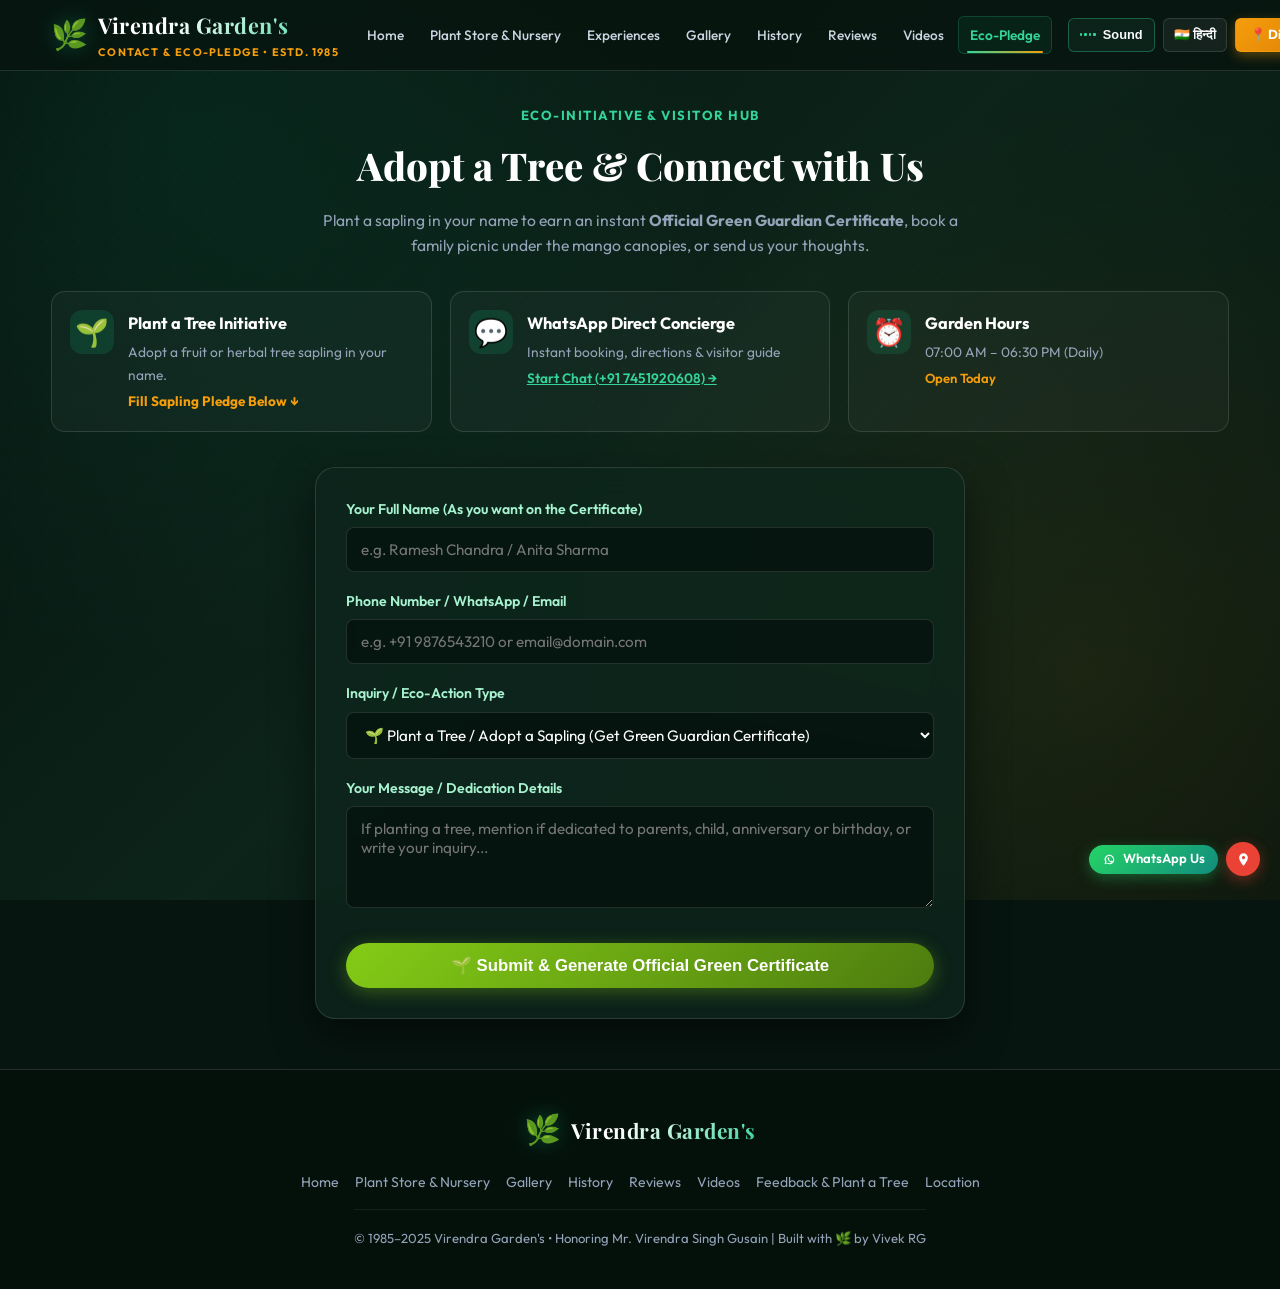
==== feedback.html @ e040de5b "Initial commit: Virendra Garden Botanical Sanctuary & Plant Store website" ====
<!DOCTYPE html>
<html lang="en">
<head>
  <meta charset="UTF-8">
  <meta name="viewport" content="width=device-width, initial-scale=1.0">
  <title>Contact & Eco-Pledge | Virendra Garden's (Estd. 1985)</title>
  <meta name="description" content="Adopt a tree for nature, download your Green Guardian Certificate, plan a family picnic or contact Virendra Garden's in Uttarakhand.">
  <link rel="stylesheet" href="css/style.css">
</head>
<body>

  <!-- Top Sticky Navigation -->
  <header class="site-header">
    <div class="container nav-wrapper">
      <!-- Left: Brand Logo -->
      <a href="index.html" class="brand-logo">
        <span class="logo-icon">🌿</span>
        <div class="brand-text">
          <span class="brand-title">Virendra Garden's</span>
          <span class="brand-tagline">Contact & Eco-Pledge • Estd. 1985</span>
        </div>
      </a>

      <!-- Middle: Navigation Links -->
      <ul class="nav-links">
        <li><a href="index.html" class="nav-link">Home</a></li>
        <li><a href="store.html" class="nav-link">Plant Store & Nursery</a></li>
        <li><a href="index.html#experiencesSection" class="nav-link">Experiences</a></li>
        <li><a href="gallery.html" class="nav-link">Gallery</a></li>
        <li><a href="history.html" class="nav-link">History</a></li>
        <li><a href="reviews.html" class="nav-link">Reviews</a></li>
        <li><a href="videos.html" class="nav-link">Videos</a></li>
        <li><a href="feedback.html" class="nav-link active">Eco-Pledge</a></li>
      </ul>

      <!-- Right: Action Controls -->
      <div class="nav-actions">
        <button class="audio-control-pill" title="Listen to Mountain Breeze & Himalayan Birdsong" aria-label="Toggle Nature Sound">
          <span class="soundwave-bars">
            <span class="soundwave-bar"></span>
            <span class="soundwave-bar"></span>
            <span class="soundwave-bar"></span>
            <span class="soundwave-bar"></span>
          </span>
          <span class="audio-label">Sound</span>
        </button>

        <button class="lang-switch-btn" aria-label="Toggle Language">🇮🇳 हिन्दी</button>
        
        <a href="https://maps.app.goo.gl/ZvK2q6JAgAgWsp1eA" target="_blank" rel="noopener noreferrer" class="nav-btn-highlight">
          📍 Directions
        </a>

        <button class="mobile-menu-btn" aria-label="Toggle navigation">☰</button>
      </div>
    </div>
  </header>

  <main class="container" style="padding-top: 30px;">
    <div class="section-header">
      <span class="section-badge">Eco-Initiative & Visitor Hub</span>
      <h1 class="section-title">Adopt a Tree & Connect with Us</h1>
      <p class="section-description">
        Plant a sapling in your name to earn an instant <b>Official Green Guardian Certificate</b>, book a family picnic under the mango canopies, or send us your thoughts.
      </p>
    </div>

    <!-- Quick Action Cards Grid -->
    <div class="info-grid" style="margin-bottom: 35px;">
      <div class="info-item">
        <div class="info-icon">🌱</div>
        <div class="info-text">
          <h4>Plant a Tree Initiative</h4>
          <p>Adopt a fruit or herbal tree sapling in your name.</p>
          <a href="#feedbackForm" style="color:var(--accent-gold); font-size:0.85rem; font-weight:700;">Fill Sapling Pledge Below ↓</a>
        </div>
      </div>

      <div class="info-item">
        <div class="info-icon">💬</div>
        <div class="info-text">
          <h4>WhatsApp Direct Concierge</h4>
          <p>Instant booking, directions & visitor guide</p>
          <a href="https://wa.me/917451920608?text=Hello!%20I%20want%20to%20know%20more%20about%20visiting/planting%20a%20tree%20at%20Virendra%20Garden." target="_blank" rel="noopener noreferrer" style="color:var(--primary-light); font-size:0.85rem; font-weight:600; text-decoration:underline;">Start Chat (+91 7451920608) →</a>
        </div>
      </div>

      <div class="info-item">
        <div class="info-icon">⏰</div>
        <div class="info-text">
          <h4>Garden Hours</h4>
          <p>07:00 AM – 06:30 PM (Daily)</p>
          <span style="color:var(--accent-gold); font-size:0.82rem; font-weight:600;">Open Today</span>
        </div>
      </div>
    </div>

    <!-- Feedback & Tree Adoption Form -->
    <div class="form-box">
      <form id="feedbackForm">
        <div class="form-group">
          <label for="feedbackName" class="form-label">Your Full Name (As you want on the Certificate)</label>
          <input type="text" id="feedbackName" class="form-control" placeholder="e.g. Ramesh Chandra / Anita Sharma" required>
        </div>

        <div class="form-group">
          <label for="feedbackContact" class="form-label">Phone Number / WhatsApp / Email</label>
          <input type="text" id="feedbackContact" class="form-control" placeholder="e.g. +91 9876543210 or email@domain.com" required>
        </div>

        <div class="form-group">
          <label for="feedbackType" class="form-label">Inquiry / Eco-Action Type</label>
          <select id="feedbackType" class="form-control">
            <option value="Plant a Tree / Adopt a Sapling">🌱 Plant a Tree / Adopt a Sapling (Get Green Guardian Certificate)</option>
            <option value="Family Picnic / Group Visit">🧺 Family Picnic / Group Visit Booking</option>
            <option value="Photography & Video Shoot">📸 Pre-Booking for Photoshoot / Video Vlog</option>
            <option value="Organic Fruits Inquiry">🥭 Organic Mangoes, Walnuts & Fruit Inquiries</option>
            <option value="General Feedback">🌸 General Visitor Feedback & Suggestions</option>
          </select>
        </div>

        <div class="form-group">
          <label for="feedbackMessage" class="form-label">Your Message / Dedication Details</label>
          <textarea id="feedbackMessage" class="form-control" rows="4" placeholder="If planting a tree, mention if dedicated to parents, child, anniversary or birthday, or write your inquiry..." required></textarea>
        </div>

        <button type="submit" class="btn btn-nature" style="width: 100%; margin-top: 10px; font-size: 1.05rem;">
          🌱 Submit & Generate Official Green Certificate
        </button>
      </form>
    </div>

  </main>

  <!-- Green Guardian Certificate Modal -->
  <div class="cert-modal">
    <div class="cert-modal-content">
      <button class="cert-close-btn" style="position: absolute; top: 14px; right: 18px; background: transparent; border: none; color: #fff; font-size: 1.5rem; cursor: pointer;">✕</button>
      <h3 style="font-family: var(--font-serif); font-size: 1.4rem; color: var(--accent-gold); margin-bottom: 4px;">🌿 Official Green Guardian Certificate</h3>
      <p style="color: var(--text-dim); font-size: 0.88rem;">Thank you for adopting a tree at Virendra Garden (Estd. 1985).</p>
      
      <canvas id="certCanvas" class="cert-canvas-preview"></canvas>

      <div class="cert-actions">
        <button id="downloadCertBtn" class="btn btn-gold">📥 Download High-Res PNG</button>
        <button id="shareCertBtn" class="btn btn-nature">💬 Share on WhatsApp</button>
      </div>
    </div>
  </div>

  <!-- Footer -->
  <footer class="site-footer">
    <div class="container footer-content">
      <div class="brand-logo">
        <span class="logo-icon">🌿</span>
        <span class="brand-title" style="font-size: 1.3rem;">Virendra Garden's</span>
      </div>
      <ul class="footer-links">
        <li><a href="index.html">Home</a></li>
        <li><a href="store.html">Plant Store & Nursery</a></li>
        <li><a href="gallery.html">Gallery</a></li>
        <li><a href="history.html">History</a></li>
        <li><a href="reviews.html">Reviews</a></li>
        <li><a href="videos.html">Videos</a></li>
        <li><a href="feedback.html">Feedback & Plant a Tree</a></li>
        <li><a href="https://maps.app.goo.gl/ZvK2q6JAgAgWsp1eA" target="_blank" rel="noopener noreferrer">Location</a></li>
      </ul>
      <div class="footer-bottom">
        © 1985–2025 Virendra Garden's • Honoring Mr. Virendra Singh Gusain | Built with 🌿 by Vivek RG
      </div>
    </div>
  </footer>

  <!-- Floating Quick Actions -->
  <div class="floating-actions-right">
    <a href="https://wa.me/917451920608?text=Hello!%20I%20would%20like%20to%20plant%20a%20tree%20or%20visit%20Virendra%20Garden." target="_blank" rel="noopener noreferrer" class="concierge-pill" title="Chat on WhatsApp (+91 7451920608)">
      <svg viewBox="0 0 24 24"><path d="M12.031 6.172c-3.181 0-5.767 2.586-5.768 5.766-.001 1.298.38 2.27 1.019 3.287l-.711 2.598 2.664-.699c.971.53 1.838.815 2.796.815 3.182 0 5.768-2.586 5.768-5.766 0-3.18-2.586-5.767-5.768-5.767zm7.653 5.766c-.002 4.221-3.435 7.653-7.653 7.653-1.309 0-2.588-.344-3.708-.996l-4.323 1.134 1.155-4.215c-.714-1.156-1.09-2.493-1.09-3.576.002-4.221 3.435-7.653 7.653-7.653 4.219 0 7.666 3.432 7.666 7.653zm-3.568 2.378c-.201-.1-.188-.1-.389-.201-.201-.1-.389-.201-.59-.302-.201-.1-.302-.1-.402.1-.1.201-.402.503-.503.603-.1.1-.201.1-.402 0-.201-.1-.854-.314-1.628-1.005-.603-.538-1.01-1.203-1.127-1.405-.117-.201-.012-.31.088-.41.09-.09.201-.234.302-.351.1-.117.134-.201.201-.335.067-.134.034-.251-.017-.351-.05-.1-.452-1.088-.62-1.49-.164-.392-.331-.338-.452-.344l-.385-.007c-.134 0-.351.05-.536.251-.184.201-.703.687-.703 1.675s.72 1.942.82 2.076c.101.134 1.417 2.164 3.433 3.034.48.207.854.331 1.146.424.482.153.921.131 1.268.079.387-.058 1.189-.486 1.356-.955.168-.469.168-.871.118-.955-.05-.084-.184-.134-.385-.234z"/></svg>
      <span>WhatsApp Us</span>
    </a>
    <a href="https://maps.app.goo.gl/ZvK2q6JAgAgWsp1eA" target="_blank" rel="noopener noreferrer" class="floating-btn maps" title="Open Google Maps">
      <svg viewBox="0 0 24 24"><path d="M12 2C8.13 2 5 5.13 5 9c0 5.25 7 13 7 13s7-7.75 7-13c0-3.87-3.13-7-7-7zm0 9.5c-1.38 0-2.5-1.12-2.5-2.5s1.12-2.5 2.5-2.5 2.5 1.12 2.5 2.5-1.12 2.5-2.5 2.5z"/></svg>
    </a>
  </div>

  <!-- Bottom Floating Navigation -->
  <nav class="bottom-floating-nav">
    <a href="index.html" class="bottom-nav-item">
      <span class="icon">🏠</span>
      <span>Home</span>
    </a>
    <a href="store.html" class="bottom-nav-item">
      <span class="icon">🛒</span>
      <span>Store</span>
    </a>
    <a href="gallery.html" class="bottom-nav-item">
      <span class="icon">🖼️</span>
      <span>Gallery</span>
    </a>
    <a href="reviews.html" class="bottom-nav-item">
      <span class="icon">⭐</span>
      <span>Reviews</span>
    </a>
    <a href="history.html" class="bottom-nav-item">
      <span class="icon">📖</span>
      <span>History</span>
    </a>
    <a href="feedback.html" class="bottom-nav-item active">
      <span class="icon">🌱</span>
      <span>Eco-Pledge</span>
    </a>
  </nav>

  <script src="js/main.js"></script>
</body>
</html>
---- css/style.css ----
/* ==========================================================================
   VIRENDRA GARDEN - MASTER BOTANICAL DESIGN SYSTEM (ESTD. 1985)
   ========================================================================== */

@import url('https://fonts.googleapis.com/css2?family=Outfit:wght@300;400;500;600;700;800&family=Playfair+Display:ital,wght@0,500;0,700;0,900;1,600&family=Plus+Jakarta+Sans:wght@300;400;500;600;700&display=swap');

:root {
  /* Color Palette - Lush Botanical & Warm Gold */
  --bg-dark: #071510;
  --bg-gradient-1: #0a1f16;
  --bg-gradient-2: #143528;
  --bg-surface: rgba(14, 38, 29, 0.78);
  --bg-surface-hover: rgba(22, 54, 41, 0.88);
  --bg-surface-card: rgba(12, 32, 24, 0.82);
  
  --primary-green: #10b981;
  --primary-light: #34d399;
  --primary-dark: #059669;
  --primary-glow: rgba(16, 185, 129, 0.35);

  --accent-gold: #f59e0b;
  --accent-gold-light: #fbbf24;
  --accent-gold-glow: rgba(245, 158, 11, 0.35);

  --accent-earth: #b45309;
  --accent-leaf: #84cc16;

  --text-main: #f8fafc;
  --text-muted: #94a3b8;
  --text-dim: #cbd5e1;
  --text-accent: #a7f3d0;

  --border-glass: rgba(255, 255, 255, 0.12);
  --border-glass-hover: rgba(52, 211, 153, 0.35);
  
  --shadow-sm: 0 4px 12px rgba(0, 0, 0, 0.25);
  --shadow-md: 0 8px 24px rgba(0, 0, 0, 0.35);
  --shadow-lg: 0 16px 40px rgba(0, 0, 0, 0.5);
  --shadow-glow: 0 0 25px rgba(16, 185, 129, 0.2);

  --radius-sm: 8px;
  --radius-md: 14px;
  --radius-lg: 20px;
  --radius-full: 9999px;

  --font-serif: 'Playfair Display', Georgia, serif;
  --font-sans: 'Outfit', 'Plus Jakarta Sans', sans-serif;
  --transition-fast: 0.2s cubic-bezier(0.4, 0, 0.2, 1);
  --transition-smooth: 0.35s cubic-bezier(0.4, 0, 0.2, 1);
}

/* ==========================================================================
   RESET & BASE STYLES
   ========================================================================== */
*, *::before, *::after {
  margin: 0;
  padding: 0;
  box-sizing: border-box;
}

html {
  scroll-behavior: smooth;
  font-size: 16px;
}

body {
  font-family: var(--font-sans);
  background-color: var(--bg-dark);
  background-image: 
    radial-gradient(circle at 15% 15%, rgba(16, 185, 129, 0.1) 0%, transparent 40%),
    radial-gradient(circle at 85% 75%, rgba(245, 158, 11, 0.08) 0%, transparent 45%),
    linear-gradient(135deg, #05110d 0%, #0c241a 50%, #06140e 100%);
  background-attachment: fixed;
  color: var(--text-main);
  line-height: 1.65;
  min-height: 100vh;
  overflow-x: hidden;
  position: relative;
  padding-bottom: 0;
}

/* Background texture */
body::before {
  content: '';
  position: fixed;
  top: 0;
  left: 0;
  width: 100%;
  height: 100%;
  background-image: radial-gradient(rgba(255, 255, 255, 0.035) 1px, transparent 1px);
  background-size: 32px 32px;
  pointer-events: none;
  z-index: 0;
}

a {
  color: inherit;
  text-decoration: none;
  transition: var(--transition-fast);
}

img {
  max-width: 100%;
  height: auto;
  display: block;
}

/* ==========================================================================
   CONTAINER & LAYOUT
   ========================================================================== */
.container {
  width: 92%;
  max-width: 1200px;
  margin: 0 auto;
  position: relative;
  z-index: 1;
}

.container-narrow {
  max-width: 920px;
}

/* ==========================================================================
   HEADER & NAVBAR
   ========================================================================== */
.site-header {
  position: sticky;
  top: 0;
  left: 0;
  width: 100%;
  background: rgba(7, 21, 15, 0.88);
  backdrop-filter: blur(18px);
  -webkit-backdrop-filter: blur(18px);
  border-bottom: 1px solid var(--border-glass);
  z-index: 999;
  transition: var(--transition-smooth);
}

.site-header.scrolled {
  background: rgba(5, 17, 12, 0.96);
  box-shadow: var(--shadow-md);
}

.nav-wrapper {
  display: flex;
  align-items: center;
  justify-content: space-between;
  gap: 16px;
  padding: 8px 0;
}

.brand-logo {
  display: flex;
  align-items: center;
  gap: 10px;
  flex-shrink: 0;
}

.brand-logo .logo-icon {
  font-size: 1.85rem;
  filter: drop-shadow(0 0 10px var(--primary-glow));
  animation: pulse-leaf 4s ease-in-out infinite;
}

.brand-logo .brand-text {
  display: flex;
  flex-direction: column;
}

.brand-logo .brand-title {
  font-family: var(--font-serif);
  font-size: 1.35rem;
  font-weight: 700;
  letter-spacing: 0.5px;
  background: linear-gradient(135deg, #ffffff 30%, var(--primary-light) 100%);
  -webkit-background-clip: text;
  -webkit-text-fill-color: transparent;
  white-space: nowrap;
}

.brand-logo .brand-tagline {
  font-size: 0.68rem;
  color: var(--accent-gold);
  letter-spacing: 1.2px;
  text-transform: uppercase;
  font-weight: 700;
  white-space: nowrap;
}

.nav-links {
  display: flex;
  align-items: center;
  gap: 2px;
  list-style: none;
  margin: 0;
}

.nav-link {
  display: flex;
  align-items: center;
  gap: 5px;
  padding: 7px 11px;
  border-radius: 6px;
  font-size: 0.85rem;
  font-weight: 500;
  color: var(--text-dim);
  transition: var(--transition-fast);
  position: relative;
  border: 1px solid transparent;
  white-space: nowrap;
}

.nav-link:hover {
  color: #fff;
  background: rgba(255, 255, 255, 0.05);
  border-color: rgba(255, 255, 255, 0.08);
}

.nav-link.active {
  color: var(--primary-light);
  font-weight: 600;
  background: rgba(16, 185, 129, 0.08);
  border-color: rgba(52, 211, 153, 0.2);
}

.nav-link.active::after {
  content: '';
  position: absolute;
  bottom: 0;
  left: 8px;
  right: 8px;
  height: 2px;
  background: linear-gradient(90deg, var(--primary-light), var(--accent-gold));
  border-radius: 2px;
}

.nav-actions {
  display: flex;
  align-items: center;
  gap: 8px;
  flex-shrink: 0;
}

.nav-btn-highlight {
  display: inline-flex;
  align-items: center;
  justify-content: center;
  gap: 5px;
  background: linear-gradient(135deg, var(--accent-gold), #d97706);
  color: #fff !important;
  font-weight: 700;
  font-size: 0.82rem;
  border-radius: 6px !important;
  padding: 0 14px;
  height: 34px;
  box-shadow: 0 4px 12px var(--accent-gold-glow);
  border: 1px solid rgba(245, 158, 11, 0.4);
  white-space: nowrap;
}

.nav-btn-highlight:hover {
  background: linear-gradient(135deg, var(--accent-gold-light), var(--accent-gold)) !important;
  transform: translateY(-1px);
  box-shadow: 0 6px 16px rgba(245, 158, 11, 0.4);
}

.mobile-menu-btn {
  display: none;
  background: none;
  border: none;
  color: var(--text-main);
  font-size: 1.5rem;
  cursor: pointer;
  padding: 4px;
}

/* ==========================================================================
   HERO SECTION
   ========================================================================== */
.hero-section {
  position: relative;
  padding: 35px 0 15px;
  text-align: center;
}

.hero-badge {
  display: inline-flex;
  align-items: center;
  gap: 8px;
  padding: 6px 18px;
  background: rgba(16, 185, 129, 0.12);
  border: 1px solid rgba(52, 211, 153, 0.3);
  border-radius: var(--radius-full);
  color: var(--text-accent);
  font-size: 0.85rem;
  font-weight: 600;
  letter-spacing: 0.5px;
  margin-bottom: 18px;
  box-shadow: var(--shadow-sm);
}

.hero-title {
  font-family: var(--font-serif);
  font-size: clamp(2.1rem, 5vw, 3.6rem);
  font-weight: 900;
  line-height: 1.15;
  margin-bottom: 16px;
  letter-spacing: -0.5px;
}

.hero-title span {
  background: linear-gradient(135deg, #a7f3d0 0%, #34d399 50%, #f59e0b 100%);
  -webkit-background-clip: text;
  -webkit-text-fill-color: transparent;
}

.hero-subtitle {
  font-size: clamp(1rem, 2vw, 1.2rem);
  color: var(--text-dim);
  max-width: 760px;
  margin: 0 auto 28px;
  line-height: 1.65;
}

.hero-actions {
  display: flex;
  flex-wrap: wrap;
  gap: 14px;
  justify-content: center;
  margin-bottom: 35px;
}

/* ==========================================================================
   BUTTONS
   ========================================================================== */
.btn {
  display: inline-flex;
  align-items: center;
  justify-content: center;
  gap: 8px;
  padding: 12px 26px;
  border-radius: var(--radius-full);
  font-size: 0.96rem;
  font-weight: 600;
  cursor: pointer;
  border: none;
  transition: var(--transition-smooth);
  box-shadow: var(--shadow-sm);
  text-decoration: none;
}

.btn-primary {
  background: linear-gradient(135deg, var(--primary-green) 0%, var(--primary-dark) 100%);
  color: #fff;
  box-shadow: 0 4px 18px var(--primary-glow);
}

.btn-primary:hover {
  background: linear-gradient(135deg, var(--primary-light) 0%, var(--primary-green) 100%);
  transform: translateY(-2px);
  box-shadow: 0 8px 25px rgba(16, 185, 129, 0.4);
}

.btn-gold {
  background: linear-gradient(135deg, var(--accent-gold) 0%, #d97706 100%);
  color: #fff;
  box-shadow: 0 4px 18px var(--accent-gold-glow);
}

.btn-gold:hover {
  background: linear-gradient(135deg, var(--accent-gold-light) 0%, var(--accent-gold)) !important;
  transform: translateY(-2px);
  box-shadow: 0 8px 25px rgba(245, 158, 11, 0.45);
}

.btn-nature {
  background: linear-gradient(135deg, #84cc16 0%, #4d7c0f 100%);
  color: #fff;
  box-shadow: 0 4px 18px rgba(132, 204, 22, 0.35);
}

.btn-nature:hover {
  background: linear-gradient(135deg, #a3e635 0%, #65a30d 100%);
  transform: translateY(-2px);
  box-shadow: 0 8px 25px rgba(132, 204, 22, 0.5);
}

.btn-glass {
  background: rgba(255, 255, 255, 0.08);
  color: var(--text-main);
  backdrop-filter: blur(8px);
  border: 1px solid var(--border-glass);
}

.btn-glass:hover {
  background: rgba(255, 255, 255, 0.16);
  border-color: rgba(255, 255, 255, 0.25);
  transform: translateY(-2px);
}

/* ==========================================================================
   INTERACTIVE SLIDER / HERO CAROUSEL
   ========================================================================== */
.slider-container {
  position: relative;
  max-width: 1000px;
  margin: 0 auto 40px;
  border-radius: var(--radius-lg);
  overflow: hidden;
  box-shadow: var(--shadow-lg), 0 0 30px rgba(16, 185, 129, 0.15);
  border: 1px solid var(--border-glass);
}

.slider-track {
  display: flex;
  transition: transform 0.5s cubic-bezier(0.25, 1, 0.5, 1);
  width: 100%;
}

.slide-item {
  min-width: 100%;
  position: relative;
  aspect-ratio: 16 / 9;
  max-height: 500px;
  background-color: #0c1c15;
}

.slide-item img {
  width: 100%;
  height: 100%;
  object-fit: cover;
}

.slide-caption {
  position: absolute;
  bottom: 0;
  left: 0;
  right: 0;
  padding: 28px 24px 18px;
  background: linear-gradient(to top, rgba(5, 17, 12, 0.96) 0%, rgba(5, 17, 12, 0.6) 60%, transparent 100%);
  display: flex;
  flex-direction: column;
  align-items: flex-start;
  text-align: left;
}

.slide-caption h3 {
  font-family: var(--font-serif);
  font-size: 1.35rem;
  color: #fff;
  margin-bottom: 4px;
}

.slide-caption p {
  font-size: 0.88rem;
  color: var(--text-accent);
}

.slider-btn {
  position: absolute;
  top: 50%;
  transform: translateY(-50%);
  background: rgba(7, 21, 15, 0.75);
  color: #fff;
  border: 1px solid var(--border-glass);
  width: 44px;
  height: 44px;
  border-radius: 50%;
  display: flex;
  align-items: center;
  justify-content: center;
  cursor: pointer;
  font-size: 1.2rem;
  transition: var(--transition-fast);
  backdrop-filter: blur(8px);
  z-index: 10;
}

.slider-btn:hover {
  background: var(--primary-green);
  box-shadow: 0 0 15px var(--primary-glow);
  transform: translateY(-50%) scale(1.08);
}

.slider-btn.prev { left: 16px; }
.slider-btn.next { right: 16px; }

.slider-dots {
  position: absolute;
  bottom: 14px;
  right: 20px;
  display: flex;
  gap: 8px;
  z-index: 10;
}

.slider-dot {
  width: 10px;
  height: 10px;
  border-radius: 50%;
  background: rgba(255, 255, 255, 0.35);
  cursor: pointer;
  transition: var(--transition-fast);
  border: none;
}

.slider-dot.active {
  background: var(--accent-gold);
  width: 26px;
  border-radius: 10px;
}

/* ==========================================================================
   METRIC / STATS COUNTERS
   ========================================================================== */
.stats-grid {
  display: grid;
  grid-template-columns: repeat(auto-fit, minmax(190px, 1fr));
  gap: 18px;
  margin: 20px auto 45px;
}

.stat-card {
  background: var(--bg-surface);
  backdrop-filter: blur(12px);
  border: 1px solid var(--border-glass);
  border-radius: var(--radius-md);
  padding: 22px 16px;
  text-align: center;
  transition: var(--transition-smooth);
}

.stat-card:hover {
  transform: translateY(-4px);
  border-color: var(--border-glass-hover);
  box-shadow: var(--shadow-md), var(--shadow-glow);
}

.stat-icon {
  font-size: 1.8rem;
  margin-bottom: 8px;
}

.stat-number {
  font-family: var(--font-serif);
  font-size: 2.1rem;
  font-weight: 800;
  color: var(--accent-gold);
  margin-bottom: 4px;
}

.stat-label {
  font-size: 0.88rem;
  color: var(--text-dim);
  font-weight: 500;
}

/* ==========================================================================
   BOTANICAL INVENTORY DIRECTORY (UP4 SPECIFIC)
   ========================================================================== */
.tree-inventory-grid {
  display: grid;
  grid-template-columns: repeat(auto-fit, minmax(220px, 1fr));
  gap: 16px;
  margin: 25px 0;
}

.tree-card {
  background: rgba(12, 32, 24, 0.85);
  border: 1px solid var(--border-glass);
  border-radius: var(--radius-md);
  padding: 18px;
  display: flex;
  align-items: center;
  gap: 14px;
  transition: var(--transition-smooth);
}

.tree-card:hover {
  transform: translateY(-3px);
  border-color: var(--primary-light);
  background: rgba(18, 48, 36, 0.95);
  box-shadow: 0 6px 20px rgba(0, 0, 0, 0.4);
}

.tree-icon-badge {
  font-size: 2rem;
  width: 52px;
  height: 52px;
  border-radius: 14px;
  background: rgba(16, 185, 129, 0.15);
  border: 1px solid rgba(52, 211, 153, 0.3);
  display: flex;
  align-items: center;
  justify-content: center;
  flex-shrink: 0;
}

.tree-details h4 {
  font-size: 1.05rem;
  color: #fff;
  margin-bottom: 2px;
  font-family: var(--font-sans);
  font-weight: 700;
}

.tree-details .count-tag {
  display: inline-block;
  font-size: 0.76rem;
  font-weight: 700;
  color: var(--accent-gold);
  background: rgba(245, 158, 11, 0.14);
  padding: 2px 8px;
  border-radius: var(--radius-full);
}

.tree-details p {
  font-size: 0.8rem;
  color: var(--text-muted);
  margin-top: 4px;
}

/* ==========================================================================
   ECO-INITIATIVE / "PLANT FOR NATURE" BANNER (UP2 SPECIFIC)
   ========================================================================== */
.eco-initiative-banner {
  background: linear-gradient(135deg, rgba(14, 45, 33, 0.95) 0%, rgba(20, 60, 42, 0.95) 60%, rgba(25, 75, 52, 0.95) 100%);
  border: 1px solid rgba(52, 211, 153, 0.4);
  border-radius: var(--radius-lg);
  padding: 35px 30px;
  margin: 40px 0;
  box-shadow: var(--shadow-lg), 0 0 30px rgba(16, 185, 129, 0.15);
  position: relative;
  overflow: hidden;
}

.eco-initiative-banner::before {
  content: '🌱';
  position: absolute;
  right: -20px;
  bottom: -30px;
  font-size: 12rem;
  opacity: 0.06;
  pointer-events: none;
}

.eco-grid {
  display: grid;
  grid-template-columns: repeat(auto-fit, minmax(280px, 1fr));
  gap: 24px;
  margin-top: 24px;
}

.eco-card {
  background: rgba(6, 18, 13, 0.6);
  border: 1px solid var(--border-glass);
  border-radius: var(--radius-md);
  padding: 22px;
  transition: var(--transition-smooth);
}

.eco-card:hover {
  transform: translateY(-4px);
  border-color: var(--accent-leaf);
  background: rgba(8, 24, 17, 0.8);
}

.eco-icon {
  font-size: 2rem;
  margin-bottom: 12px;
}

.eco-title {
  font-size: 1.15rem;
  color: #fff;
  font-family: var(--font-serif);
  margin-bottom: 6px;
}

.eco-text {
  font-size: 0.9rem;
  color: var(--text-dim);
  line-height: 1.6;
}

/* ==========================================================================
   SECTION HEADERS & CARDS
   ========================================================================== */
.section {
  padding: 40px 0;
}

.section-header {
  text-align: center;
  margin-bottom: 32px;
}

.section-badge {
  color: var(--primary-light);
  font-size: 0.82rem;
  font-weight: 700;
  text-transform: uppercase;
  letter-spacing: 1.5px;
  margin-bottom: 8px;
  display: inline-block;
}

.section-title {
  font-family: var(--font-serif);
  font-size: clamp(1.7rem, 3.5vw, 2.4rem);
  font-weight: 800;
  color: #fff;
  margin-bottom: 10px;
}

.section-description {
  color: var(--text-muted);
  max-width: 680px;
  margin: 0 auto;
  font-size: 0.98rem;
}

.glass-card {
  background: var(--bg-surface);
  backdrop-filter: blur(16px);
  border: 1px solid var(--border-glass);
  border-radius: var(--radius-lg);
  padding: 28px;
  box-shadow: var(--shadow-md);
  transition: var(--transition-smooth);
}

.glass-card:hover {
  border-color: var(--border-glass-hover);
}

/* ==========================================================================
   FEATURE & ORCHARD CARDS
   ========================================================================== */
.cards-grid {
  display: grid;
  grid-template-columns: repeat(auto-fit, minmax(280px, 1fr));
  gap: 22px;
  margin-top: 20px;
}

.feature-card {
  background: var(--bg-surface-card);
  backdrop-filter: blur(12px);
  border: 1px solid var(--border-glass);
  border-radius: var(--radius-md);
  overflow: hidden;
  transition: var(--transition-smooth);
  display: flex;
  flex-direction: column;
}

.feature-card:hover {
  transform: translateY(-5px);
  border-color: var(--border-glass-hover);
  box-shadow: var(--shadow-lg), var(--shadow-glow);
}

.feature-card-img {
  width: 100%;
  height: 200px;
  object-fit: cover;
  transition: transform 0.5s ease;
}

.feature-card:hover .feature-card-img {
  transform: scale(1.06);
}

.feature-card-body {
  padding: 20px;
  flex-grow: 1;
  display: flex;
  flex-direction: column;
}

.feature-tag {
  display: inline-block;
  align-self: flex-start;
  font-size: 0.75rem;
  font-weight: 700;
  text-transform: uppercase;
  color: var(--accent-gold);
  background: rgba(245, 158, 11, 0.12);
  padding: 3px 10px;
  border-radius: var(--radius-full);
  margin-bottom: 10px;
}

.feature-card-title {
  font-family: var(--font-serif);
  font-size: 1.25rem;
  color: #fff;
  margin-bottom: 8px;
}

.feature-card-text {
  color: var(--text-dim);
  font-size: 0.9rem;
  line-height: 1.6;
}

/* ==========================================================================
   VISITOR INFO GRID
   ========================================================================== */
.info-grid {
  display: grid;
  grid-template-columns: repeat(auto-fit, minmax(250px, 1fr));
  gap: 18px;
}

.info-item {
  display: flex;
  align-items: flex-start;
  gap: 14px;
  padding: 18px;
  background: rgba(255, 255, 255, 0.03);
  border-radius: var(--radius-md);
  border: 1px solid var(--border-glass);
}

.info-icon {
  font-size: 1.7rem;
  background: rgba(16, 185, 129, 0.15);
  width: 44px;
  height: 44px;
  border-radius: 12px;
  display: flex;
  align-items: center;
  justify-content: center;
  flex-shrink: 0;
}

.info-text h4 {
  color: #fff;
  font-size: 1.02rem;
  margin-bottom: 4px;
}

.info-text p {
  color: var(--text-muted);
  font-size: 0.86rem;
}

/* ==========================================================================
   MAP & LOCATION
   ========================================================================== */
.map-wrapper {
  position: relative;
  border-radius: var(--radius-lg);
  overflow: hidden;
  border: 1px solid var(--border-glass);
  box-shadow: var(--shadow-md);
  margin: 20px 0;
}

.map-wrapper iframe {
  width: 100%;
  height: 380px;
  border: none;
  display: block;
}

.map-card-overlay {
  display: flex;
  flex-wrap: wrap;
  align-items: center;
  justify-content: space-between;
  gap: 16px;
  padding: 18px 22px;
  background: rgba(10, 28, 20, 0.95);
  border-top: 1px solid var(--border-glass);
}

/* ==========================================================================
   GALLERY & ENHANCED LIGHTBOX (UP3 SPECIFIC)
   ========================================================================== */
.gallery-filters {
  display: flex;
  flex-wrap: wrap;
  gap: 10px;
  justify-content: center;
  margin-bottom: 28px;
}

.filter-btn {
  padding: 8px 18px;
  background: var(--bg-surface);
  border: 1px solid var(--border-glass);
  border-radius: var(--radius-full);
  color: var(--text-dim);
  font-size: 0.88rem;
  font-weight: 600;
  cursor: pointer;
  transition: var(--transition-fast);
}

.filter-btn:hover {
  color: #fff;
  border-color: var(--primary-light);
  background: rgba(16, 185, 129, 0.15);
}

.filter-btn.active {
  background: var(--primary-green);
  color: #fff;
  border-color: var(--primary-green);
  box-shadow: 0 0 15px var(--primary-glow);
}

.gallery-grid {
  display: grid;
  grid-template-columns: repeat(auto-fill, minmax(270px, 1fr));
  gap: 18px;
}

.gallery-item {
  position: relative;
  border-radius: var(--radius-md);
  overflow: hidden;
  aspect-ratio: 4 / 3;
  cursor: pointer;
  border: 1px solid var(--border-glass);
  background-color: #0c1f17;
  transition: var(--transition-smooth);
}

.gallery-item img {
  width: 100%;
  height: 100%;
  object-fit: cover;
  transition: transform 0.6s cubic-bezier(0.25, 1, 0.5, 1);
}

.gallery-item:hover {
  transform: translateY(-5px);
  border-color: var(--primary-light);
  box-shadow: var(--shadow-lg), 0 0 20px rgba(16, 185, 129, 0.25);
}

.gallery-item:hover img {
  transform: scale(1.1);
}

.gallery-overlay {
  position: absolute;
  inset: 0;
  background: linear-gradient(to top, rgba(5, 17, 12, 0.9) 0%, rgba(5, 17, 12, 0.4) 40%, transparent 80%);
  display: flex;
  flex-direction: column;
  justify-content: flex-end;
  padding: 16px;
  opacity: 0;
  transition: opacity 0.3s ease;
}

.gallery-item:hover .gallery-overlay {
  opacity: 1;
}

.gallery-caption {
  font-size: 0.95rem;
  font-weight: 700;
  color: #fff;
  margin-bottom: 2px;
}

.gallery-category {
  font-size: 0.75rem;
  color: var(--accent-gold-light);
  font-weight: 600;
}

.gallery-zoom-badge {
  position: absolute;
  top: 12px;
  right: 12px;
  background: rgba(7, 21, 15, 0.75);
  border: 1px solid var(--border-glass);
  width: 32px;
  height: 32px;
  border-radius: 50%;
  display: flex;
  align-items: center;
  justify-content: center;
  font-size: 0.85rem;
  color: #fff;
  opacity: 0;
  transform: scale(0.8);
  transition: var(--transition-fast);
}

.gallery-item:hover .gallery-zoom-badge {
  opacity: 1;
  transform: scale(1);
}

/* Lightbox Modal */
.lightbox-modal {
  position: fixed;
  inset: 0;
  background: rgba(4, 12, 9, 0.96);
  backdrop-filter: blur(24px);
  z-index: 2000;
  display: none;
  align-items: center;
  justify-content: center;
  padding: 20px;
}

.lightbox-modal.active {
  display: flex;
}

.lightbox-content {
  position: relative;
  max-width: 92vw;
  max-height: 88vh;
  display: flex;
  flex-direction: column;
  align-items: center;
}

.lightbox-img {
  max-width: 100%;
  max-height: 76vh;
  object-fit: contain;
  border-radius: var(--radius-md);
  box-shadow: var(--shadow-lg);
  border: 1px solid var(--border-glass);
}

.lightbox-caption-box {
  margin-top: 14px;
  text-align: center;
  color: var(--text-main);
}

.lightbox-close {
  position: absolute;
  top: -45px;
  right: 0;
  background: rgba(255, 255, 255, 0.12);
  color: #fff;
  border: none;
  width: 38px;
  height: 38px;
  border-radius: 50%;
  font-size: 1.3rem;
  cursor: pointer;
  display: flex;
  align-items: center;
  justify-content: center;
  transition: var(--transition-fast);
}

.lightbox-close:hover {
  background: #ef4444;
}

.lightbox-nav-btn {
  position: absolute;
  top: 50%;
  transform: translateY(-50%);
  background: rgba(255, 255, 255, 0.12);
  color: #fff;
  border: none;
  width: 46px;
  height: 46px;
  border-radius: 50%;
  font-size: 1.35rem;
  cursor: pointer;
  display: flex;
  align-items: center;
  justify-content: center;
  transition: var(--transition-fast);
}

.lightbox-nav-btn:hover {
  background: var(--primary-green);
}

.lightbox-prev { left: -54px; }
.lightbox-next { right: -54px; }

@media (max-width: 768px) {
  .lightbox-prev { left: 10px; }
  .lightbox-next { right: 10px; }
}

/* ==========================================================================
   REVIEWS & TESTIMONIALS
   ========================================================================== */
.reviews-summary {
  display: flex;
  flex-wrap: wrap;
  align-items: center;
  justify-content: space-between;
  gap: 20px;
  margin-bottom: 30px;
  padding: 24px;
  background: var(--bg-surface);
  border-radius: var(--radius-lg);
  border: 1px solid var(--border-glass);
}

.rating-score-box {
  display: flex;
  align-items: center;
  gap: 16px;
}

.score-huge {
  font-family: var(--font-serif);
  font-size: 3rem;
  font-weight: 900;
  color: var(--accent-gold);
  line-height: 1;
}

.stars {
  color: var(--accent-gold);
  font-size: 1.15rem;
  letter-spacing: 2px;
}

.reviews-grid {
  display: grid;
  grid-template-columns: repeat(auto-fit, minmax(280px, 1fr));
  gap: 20px;
  margin-bottom: 40px;
}

.review-card {
  background: var(--bg-surface);
  backdrop-filter: blur(12px);
  border: 1px solid var(--border-glass);
  border-radius: var(--radius-md);
  padding: 22px;
  display: flex;
  flex-direction: column;
  justify-content: space-between;
  transition: var(--transition-smooth);
}

.review-card:hover {
  transform: translateY(-4px);
  border-color: var(--border-glass-hover);
  box-shadow: var(--shadow-md);
}

.review-quote {
  font-style: italic;
  color: var(--text-main);
  font-size: 0.94rem;
  margin-bottom: 16px;
  line-height: 1.6;
}

.review-author-info {
  display: flex;
  align-items: center;
  gap: 12px;
}

.avatar-circle {
  width: 40px;
  height: 40px;
  border-radius: 50%;
  background: linear-gradient(135deg, var(--primary-green), var(--primary-dark));
  color: #fff;
  display: flex;
  align-items: center;
  justify-content: center;
  font-weight: 700;
  font-size: 1rem;
}

.author-name {
  font-weight: 600;
  color: #fff;
  font-size: 0.92rem;
}

.review-date {
  font-size: 0.76rem;
  color: var(--text-muted);
}

/* ==========================================================================
   FORMS (FEEDBACK, TREE ADOPTION, REVIEW)
   ========================================================================== */
.form-box {
  background: var(--bg-surface);
  backdrop-filter: blur(16px);
  border: 1px solid var(--border-glass);
  border-radius: var(--radius-lg);
  padding: 30px;
  max-width: 650px;
  margin: 0 auto;
  box-shadow: var(--shadow-lg);
}

.form-group {
  margin-bottom: 18px;
  text-align: left;
}

.form-label {
  display: block;
  font-size: 0.88rem;
  font-weight: 600;
  color: var(--text-accent);
  margin-bottom: 6px;
}

.form-control {
  width: 100%;
  padding: 12px 14px;
  background: rgba(5, 17, 12, 0.75);
  border: 1px solid var(--border-glass);
  border-radius: var(--radius-sm);
  color: #fff;
  font-family: var(--font-sans);
  font-size: 0.95rem;
  transition: var(--transition-fast);
}

.form-control:focus {
  outline: none;
  border-color: var(--primary-light);
  box-shadow: 0 0 12px var(--primary-glow);
  background: rgba(8, 24, 18, 0.9);
}

.star-rating-select {
  display: flex;
  gap: 8px;
  font-size: 1.8rem;
  cursor: pointer;
  color: #475569;
  margin-top: 4px;
}

.star-rating-select span {
  transition: var(--transition-fast);
}

.star-rating-select span.selected {
  color: var(--accent-gold);
}

/* ==========================================================================
   HISTORY & FOUNDER SECTION
   ========================================================================== */
.founder-card {
  display: flex;
  align-items: center;
  gap: 30px;
  background: var(--bg-surface);
  border: 1px solid var(--border-glass);
  border-radius: var(--radius-lg);
  padding: 28px;
  margin-bottom: 35px;
}

.founder-img {
  width: 160px;
  height: 160px;
  border-radius: 50%;
  object-fit: cover;
  border: 4px solid var(--accent-gold);
  box-shadow: 0 0 25px var(--accent-gold-glow);
  flex-shrink: 0;
}

.founder-info h3 {
  font-family: var(--font-serif);
  font-size: 1.5rem;
  color: #fff;
  margin-bottom: 6px;
}

.founder-role {
  color: var(--accent-gold);
  font-weight: 600;
  font-size: 0.92rem;
  margin-bottom: 10px;
}

/* Timeline */
.timeline {
  position: relative;
  max-width: 800px;
  margin: 30px auto;
  padding-left: 30px;
}

.timeline::before {
  content: '';
  position: absolute;
  top: 0;
  bottom: 0;
  left: 10px;
  width: 2px;
  background: linear-gradient(to bottom, var(--primary-green), var(--accent-gold));
}

.timeline-item {
  position: relative;
  margin-bottom: 26px;
}

.timeline-dot {
  position: absolute;
  left: -26px;
  top: 6px;
  width: 14px;
  height: 14px;
  border-radius: 50%;
  background: var(--accent-gold);
  border: 3px solid var(--bg-dark);
  box-shadow: 0 0 10px var(--accent-gold);
}

.timeline-content {
  background: var(--bg-surface);
  border: 1px solid var(--border-glass);
  border-radius: var(--radius-md);
  padding: 18px 22px;
}

.timeline-year {
  display: inline-block;
  font-weight: 800;
  color: var(--accent-gold);
  font-size: 1.05rem;
  margin-bottom: 4px;
}

/* ==========================================================================
   VIDEO EMBEDS
   ========================================================================== */
.video-grid {
  display: grid;
  grid-template-columns: repeat(auto-fit, minmax(320px, 1fr));
  gap: 24px;
}

.video-card {
  background: var(--bg-surface);
  border: 1px solid var(--border-glass);
  border-radius: var(--radius-md);
  overflow: hidden;
  box-shadow: var(--shadow-md);
  transition: var(--transition-smooth);
}

.video-card:hover {
  transform: translateY(-4px);
  border-color: var(--primary-light);
}

.video-frame {
  width: 100%;
  aspect-ratio: 16 / 9;
  border: none;
  display: block;
}

.video-card-body {
  padding: 18px;
}

.video-card-title {
  font-family: var(--font-serif);
  font-size: 1.15rem;
  color: #fff;
  margin-bottom: 6px;
}

/* ==========================================================================
   BOTTOM ACTIONS & MOBILE APP BAR (DESKTOP: HIDDEN)
   ========================================================================== */
.bottom-floating-nav {
  display: none; /* Hidden on desktop screens */
}

.bottom-nav-item {
  display: flex;
  flex-direction: column;
  align-items: center;
  gap: 2px;
  color: var(--text-muted);
  font-size: 0.72rem;
  font-weight: 600;
  padding: 4px 8px;
  border-radius: 4px;
  transition: var(--transition-fast);
  text-decoration: none;
}

.bottom-nav-item .icon {
  font-size: 1.15rem;
}

.bottom-nav-item:hover,
.bottom-nav-item.active {
  color: var(--primary-light);
  background: rgba(16, 185, 129, 0.12);
}

/* Floating Quick Actions */
.floating-actions-right {
  position: fixed;
  right: 20px;
  bottom: 24px;
  display: flex;
  align-items: center;
  gap: 8px;
  z-index: 998;
}

.floating-btn {
  width: 34px;
  height: 34px;
  border-radius: 50%;
  display: inline-flex;
  align-items: center;
  justify-content: center;
  color: #fff;
  font-size: 1rem;
  box-shadow: 0 4px 12px rgba(0, 0, 0, 0.15);
  transition: var(--transition-fast);
  text-decoration: none;
}

.floating-btn.whatsapp {
  background: #25d366;
  box-shadow: 0 4px 14px rgba(37, 211, 102, 0.4);
}

.floating-btn.whatsapp:hover {
  transform: translateY(-2px) scale(1.05);
  box-shadow: 0 6px 18px rgba(37, 211, 102, 0.55);
}

.floating-btn.maps {
  background: #ea4335;
  box-shadow: 0 4px 14px rgba(234, 67, 53, 0.4);
}

.floating-btn.maps:hover {
  transform: translateY(-2px) scale(1.05);
  box-shadow: 0 6px 18px rgba(234, 67, 53, 0.55);
}

.floating-btn svg,
.concierge-pill svg {
  width: 15px;
  height: 15px;
  fill: currentColor;
  flex-shrink: 0;
}

/* ==========================================================================
   FOOTER
   ========================================================================== */
.site-footer {
  margin-top: 50px;
  padding: 35px 0 20px;
  background: rgba(5, 17, 12, 0.95);
  border-top: 1px solid var(--border-glass);
  text-align: center;
  position: relative;
  z-index: 1;
}

.footer-content {
  display: flex;
  flex-direction: column;
  align-items: center;
  gap: 14px;
  margin-bottom: 20px;
}

.footer-links {
  display: flex;
  flex-wrap: wrap;
  justify-content: center;
  gap: 16px;
  list-style: none;
}

.footer-links a {
  color: var(--text-muted);
  font-size: 0.88rem;
}

.footer-links a:hover {
  color: var(--primary-light);
}

.footer-bottom {
  border-top: 1px solid rgba(255, 255, 255, 0.06);
  padding-top: 18px;
  font-size: 0.82rem;
  color: var(--text-muted);
}

/* ==========================================================================
   TOAST NOTIFICATION
   ========================================================================== */
.toast-notice {
  position: fixed;
  top: 80px;
  right: 20px;
  background: rgba(7, 21, 15, 0.95);
  border: 1px solid var(--primary-light);
  color: #fff;
  padding: 14px 20px;
  border-radius: var(--radius-md);
  box-shadow: var(--shadow-lg);
  display: flex;
  align-items: center;
  gap: 12px;
  z-index: 3000;
  transform: translateX(120%);
  transition: transform 0.4s cubic-bezier(0.175, 0.885, 0.32, 1.275);
}

.toast-notice.show {
  transform: translateX(0);
}

/* ==========================================================================
   KEYFRAME ANIMATIONS
   ========================================================================== */
@keyframes pulse-leaf {
  0%, 100% { transform: rotate(0deg) scale(1); }
  50% { transform: rotate(6deg) scale(1.08); }
}

@keyframes fadeIn {
  from { opacity: 0; transform: translateY(10px); }
  to { opacity: 1; transform: translateY(0); }
}

.fade-in {
  animation: fadeIn 0.5s ease forwards;
}

/* ==========================================================================
   RESPONSIVE QUERIES
   ========================================================================== */
@media (max-width: 900px) {
  body {
    padding-bottom: 60px;
  }

  .bottom-floating-nav {
    display: flex;
    position: fixed;
    bottom: 0;
    left: 0;
    right: 0;
    width: 100%;
    max-width: 100%;
    background: rgba(5, 17, 12, 0.98);
    backdrop-filter: blur(20px);
    -webkit-backdrop-filter: blur(20px);
    border-top: 1px solid var(--border-glass);
    border-left: none;
    border-right: none;
    border-bottom: none;
    border-radius: 0;
    transform: none;
    justify-content: space-around;
    align-items: center;
    padding: 6px 4px;
    box-shadow: 0 -4px 20px rgba(0, 0, 0, 0.5);
    z-index: 1000;
  }

  .nav-links {
    display: none;
  }
  
  .nav-links.mobile-open {
    display: flex;
    flex-direction: column;
    position: absolute;
    top: 100%;
    left: 0;
    width: 100%;
    background: rgba(5, 17, 12, 0.98);
    backdrop-filter: blur(20px);
    padding: 20px;
    border-bottom: 1px solid var(--border-glass);
    box-shadow: var(--shadow-lg);
  }

  .mobile-menu-btn {
    display: block;
  }

  .founder-card {
    flex-direction: column;
    text-align: center;
  }
}

@media (max-width: 600px) {
  .slide-item {
    aspect-ratio: 4 / 3;
  }

  .floating-actions-right {
    bottom: 74px;
    right: 14px;
  }

  .floating-btn {
    width: 44px;
    height: 44px;
    font-size: 1.2rem;
  }

  .form-box {
    padding: 20px 16px;
  }

  .eco-initiative-banner {
    padding: 24px 18px;
  }
}

/* ==========================================================================
   TOURIST UPGRADE 1: SENSORY AUDIO BUTTON (INTEGRATED IN HEADER)
   ========================================================================== */
.audio-control-pill {
  position: static;
  background: rgba(14, 38, 29, 0.85);
  backdrop-filter: blur(8px);
  border: 1px solid rgba(52, 211, 153, 0.35);
  color: var(--text-main);
  padding: 0 11px;
  border-radius: 6px;
  display: inline-flex;
  align-items: center;
  justify-content: center;
  gap: 7px;
  font-size: 0.8rem;
  font-weight: 600;
  cursor: pointer;
  height: 34px;
  box-shadow: none;
  transition: all var(--transition-fast);
  white-space: nowrap;
}

.audio-control-pill:hover {
  background: rgba(22, 58, 44, 0.98);
  border-color: var(--primary-light);
  transform: translateY(-1px);
}

.audio-control-pill.playing {
  border-color: var(--accent-gold);
  color: #fef08a;
  background: rgba(245, 158, 11, 0.15);
}

.soundwave-bars {
  display: flex;
  align-items: center;
  gap: 2px;
  height: 12px;
}

.soundwave-bar {
  width: 2.5px;
  height: 3px;
  background: var(--primary-light);
  border-radius: 1px;
  transition: height 0.2s ease;
}

.audio-control-pill.playing .soundwave-bar:nth-child(1) { animation: soundwave 1.2s infinite ease-in-out; }
.audio-control-pill.playing .soundwave-bar:nth-child(2) { animation: soundwave 0.8s infinite ease-in-out 0.2s; }
.audio-control-pill.playing .soundwave-bar:nth-child(3) { animation: soundwave 1.4s infinite ease-in-out 0.4s; }
.audio-control-pill.playing .soundwave-bar:nth-child(4) { animation: soundwave 1.0s infinite ease-in-out 0.1s; }

@keyframes soundwave {
  0%, 100% { height: 3px; }
  50% { height: 12px; background: var(--accent-gold); }
}

/* Language Switcher */
.lang-switch-btn {
  background: rgba(255, 255, 255, 0.06);
  border: 1px solid var(--border-glass);
  color: var(--text-main);
  padding: 0 10px;
  border-radius: 6px;
  font-size: 0.8rem;
  font-weight: 600;
  cursor: pointer;
  display: inline-flex;
  align-items: center;
  justify-content: center;
  gap: 5px;
  height: 34px;
  transition: var(--transition-fast);
  white-space: nowrap;
}

.lang-switch-btn:hover {
  background: var(--primary-dark);
  border-color: var(--primary-light);
}

.lang-switch-btn:hover {
  background: var(--primary-dark);
  border-color: var(--primary-light);
}

/* ==========================================================================
   TOURIST UPGRADE 2: LIVE WEATHER & AIR QUALITY BAR
   ========================================================================== */
.weather-air-bar {
  background: linear-gradient(90deg, rgba(16, 185, 129, 0.15), rgba(245, 158, 11, 0.12));
  border: 1px solid rgba(52, 211, 153, 0.3);
  border-radius: var(--radius-lg);
  padding: 14px 22px;
  display: flex;
  align-items: center;
  justify-content: space-between;
  flex-wrap: wrap;
  gap: 16px;
  margin: 20px 0 35px 0;
  box-shadow: inset 0 0 20px rgba(16, 185, 129, 0.05);
}

.weather-metric-group {
  display: flex;
  align-items: center;
  gap: 24px;
  flex-wrap: wrap;
}

.weather-metric-item {
  display: flex;
  align-items: center;
  gap: 10px;
}

.weather-metric-icon {
  font-size: 1.5rem;
}

.weather-metric-label {
  font-size: 0.76rem;
  color: var(--text-muted);
  text-transform: uppercase;
  letter-spacing: 0.8px;
}

.weather-metric-val {
  font-size: 0.96rem;
  font-weight: 700;
  color: #fff;
}

.weather-best-time {
  display: flex;
  align-items: center;
  gap: 8px;
  background: rgba(245, 158, 11, 0.2);
  border: 1px solid rgba(245, 158, 11, 0.4);
  padding: 6px 14px;
  border-radius: var(--radius-full);
  font-size: 0.85rem;
  color: #fef08a;
  font-weight: 600;
}

/* ==========================================================================
   TOURIST UPGRADE 3: SEASONAL BLOOM & HARVEST CALENDAR
   ========================================================================== */
.season-tabs {
  display: flex;
  gap: 10px;
  margin-bottom: 24px;
  overflow-x: auto;
  padding-bottom: 6px;
}

.season-tab-btn {
  background: var(--bg-surface);
  border: 1px solid var(--border-glass);
  color: var(--text-dim);
  padding: 10px 20px;
  border-radius: var(--radius-full);
  font-size: 0.9rem;
  font-weight: 600;
  cursor: pointer;
  white-space: nowrap;
  display: flex;
  align-items: center;
  gap: 8px;
  transition: var(--transition-fast);
}

.season-tab-btn.active, .season-tab-btn:hover {
  background: linear-gradient(135deg, var(--primary-dark), var(--primary-green));
  color: #fff;
  border-color: var(--primary-light);
  box-shadow: 0 4px 14px rgba(16, 185, 129, 0.3);
}

.season-content-card {
  display: none;
  background: var(--bg-surface-card);
  border: 1px solid var(--border-glass);
  border-radius: var(--radius-lg);
  padding: 24px;
  gap: 20px;
  animation: fadeIn 0.4s ease forwards;
}

.season-content-card.active {
  display: grid;
  grid-template-columns: 1fr 1fr;
}

@media (max-width: 768px) {
  .season-content-card.active {
    grid-template-columns: 1fr;
  }
}

.season-highlights-list {
  list-style: none;
  margin-top: 14px;
  display: flex;
  flex-direction: column;
  gap: 10px;
}

.season-highlights-list li {
  display: flex;
  align-items: center;
  gap: 10px;
  font-size: 0.92rem;
  color: var(--text-dim);
}

/* ==========================================================================
   TOURIST UPGRADE 4: CURATED EXPERIENCES & ACTIVITIES HUB
   ========================================================================== */
.experiences-grid {
  display: grid;
  grid-template-columns: repeat(auto-fit, minmax(280px, 1fr));
  gap: 24px;
  margin-top: 24px;
}

.experience-card {
  background: var(--bg-surface-card);
  border: 1px solid var(--border-glass);
  border-radius: var(--radius-lg);
  padding: 26px 22px;
  display: flex;
  flex-direction: column;
  justify-content: space-between;
  position: relative;
  overflow: hidden;
  transition: all var(--transition-smooth);
}

.experience-card::before {
  content: '';
  position: absolute;
  top: 0;
  left: 0;
  width: 100%;
  height: 4px;
  background: linear-gradient(90deg, var(--primary-light), var(--accent-gold));
  opacity: 0;
  transition: opacity var(--transition-fast);
}

.experience-card:hover {
  transform: translateY(-6px);
  border-color: var(--border-glass-hover);
  box-shadow: var(--shadow-lg), var(--shadow-glow);
}

.experience-card:hover::before {
  opacity: 1;
}

.exp-icon-box {
  width: 54px;
  height: 54px;
  background: rgba(16, 185, 129, 0.15);
  border: 1px solid rgba(52, 211, 153, 0.3);
  border-radius: var(--radius-md);
  display: flex;
  align-items: center;
  justify-content: center;
  font-size: 1.8rem;
  margin-bottom: 18px;
}

.exp-badge {
  display: inline-block;
  font-size: 0.72rem;
  text-transform: uppercase;
  letter-spacing: 1px;
  font-weight: 700;
  color: var(--accent-gold);
  margin-bottom: 8px;
}

.exp-title {
  font-family: var(--font-serif);
  font-size: 1.3rem;
  color: #fff;
  margin-bottom: 10px;
}

.exp-text {
  font-size: 0.92rem;
  color: var(--text-dim);
  line-height: 1.7;
  margin-bottom: 18px;
}

.exp-action-link {
  color: var(--primary-light);
  font-size: 0.88rem;
  font-weight: 700;
  display: flex;
  align-items: center;
  gap: 6px;
}

.exp-action-link:hover {
  color: var(--accent-gold);
  transform: translateX(4px);
}

/* ==========================================================================
   TOURIST UPGRADE 5: TOP 5 INSTAGRAM HOTSPOTS
   ========================================================================== */
.instagram-grid {
  display: grid;
  grid-template-columns: repeat(auto-fit, minmax(240px, 1fr));
  gap: 18px;
  margin-top: 20px;
}

.insta-card {
  position: relative;
  border-radius: var(--radius-md);
  overflow: hidden;
  border: 1px solid var(--border-glass);
  aspect-ratio: 4 / 5;
  cursor: pointer;
  transition: transform var(--transition-smooth);
}

.insta-card img {
  width: 100%;
  height: 100%;
  object-fit: cover;
  transition: transform 0.5s ease;
}

.insta-card:hover {
  transform: translateY(-4px);
}

.insta-card:hover img {
  transform: scale(1.08);
}

.insta-overlay {
  position: absolute;
  inset: 0;
  background: linear-gradient(180deg, transparent 40%, rgba(7, 21, 15, 0.95) 100%);
  display: flex;
  flex-direction: column;
  justify-content: flex-end;
  padding: 16px;
}

.insta-tag {
  font-size: 0.7rem;
  color: var(--accent-gold);
  font-weight: 700;
  text-transform: uppercase;
  margin-bottom: 4px;
}

.insta-title {
  color: #fff;
  font-size: 1.05rem;
  font-weight: 700;
  margin-bottom: 4px;
}

.insta-tip {
  font-size: 0.78rem;
  color: var(--text-dim);
}

/* ==========================================================================
   TOURIST UPGRADE 6: INTERACTIVE 2D ILLUSTRATED GARDEN MAP
   ========================================================================== */
.interactive-map-container {
  background: var(--bg-surface-card);
  border: 1px solid var(--border-glass);
  border-radius: var(--radius-lg);
  padding: 24px;
  position: relative;
}

.garden-estate-map {
  position: relative;
  width: 100%;
  aspect-ratio: 16 / 9;
  background: radial-gradient(circle at 50% 50%, #153c2c 0%, #0c2017 100%);
  border-radius: var(--radius-md);
  border: 2px dashed rgba(52, 211, 153, 0.3);
  overflow: hidden;
  display: flex;
  align-items: center;
  justify-content: center;
}

.map-background-art {
  width: 100%;
  height: 100%;
  object-fit: cover;
  opacity: 0.45;
  filter: saturate(1.2);
}

.map-pin {
  position: absolute;
  transform: translate(-50%, -50%);
  cursor: pointer;
  display: flex;
  flex-direction: column;
  align-items: center;
  z-index: 10;
  transition: transform 0.2s ease;
}

.map-pin:hover {
  transform: translate(-50%, -50%) scale(1.15);
  z-index: 20;
}

.map-pin-pulse {
  width: 36px;
  height: 36px;
  border-radius: 50%;
  background: var(--primary-green);
  border: 3px solid #fff;
  display: flex;
  align-items: center;
  justify-content: center;
  font-size: 1rem;
  color: #fff;
  box-shadow: 0 0 16px rgba(16, 185, 129, 0.8);
  animation: map-pulse 2s infinite;
}

@keyframes map-pulse {
  0% { box-shadow: 0 0 0 0 rgba(16, 185, 129, 0.8); }
  70% { box-shadow: 0 0 0 14px rgba(16, 185, 129, 0); }
  100% { box-shadow: 0 0 0 0 rgba(16, 185, 129, 0); }
}

.map-pin-label {
  background: rgba(7, 21, 15, 0.9);
  border: 1px solid var(--border-glass);
  color: #fff;
  font-size: 0.72rem;
  font-weight: 700;
  padding: 3px 8px;
  border-radius: var(--radius-full);
  margin-top: 4px;
  white-space: nowrap;
}

.map-zone-info-card {
  margin-top: 18px;
  background: rgba(16, 185, 129, 0.08);
  border: 1px solid rgba(52, 211, 153, 0.3);
  padding: 16px 20px;
  border-radius: var(--radius-md);
  display: flex;
  align-items: center;
  justify-content: space-between;
  gap: 16px;
  flex-wrap: wrap;
}

/* ==========================================================================
   TOURIST UPGRADE 7: ROUTE PLANNER & FACILITIES CHECKLIST
   ========================================================================== */
.routes-grid {
  display: grid;
  grid-template-columns: repeat(auto-fit, minmax(220px, 1fr));
  gap: 16px;
  margin-top: 20px;
}

.route-card {
  background: var(--bg-surface);
  border: 1px solid var(--border-glass);
  border-radius: var(--radius-md);
  padding: 18px;
  text-align: center;
  transition: var(--transition-fast);
}

.route-card:hover {
  border-color: var(--primary-light);
  transform: translateY(-3px);
}

.route-distance {
  font-size: 1.4rem;
  font-weight: 800;
  color: var(--accent-gold);
  margin: 6px 0;
}

.amenities-badges-grid {
  display: flex;
  flex-wrap: wrap;
  gap: 12px;
  margin-top: 20px;
}

.amenity-pill {
  background: rgba(16, 185, 129, 0.12);
  border: 1px solid rgba(52, 211, 153, 0.25);
  color: var(--text-main);
  padding: 8px 16px;
  border-radius: var(--radius-full);
  font-size: 0.85rem;
  font-weight: 600;
  display: flex;
  align-items: center;
  gap: 8px;
}

/* ==========================================================================
   TOURIST UPGRADE 8: INSTANT "GREEN GUARDIAN CERTIFICATE" MODAL
   ========================================================================== */
.cert-modal {
  position: fixed;
  inset: 0;
  background: rgba(0, 0, 0, 0.88);
  backdrop-filter: blur(14px);
  display: none;
  align-items: center;
  justify-content: center;
  z-index: 4000;
  padding: 20px;
}

.cert-modal.active {
  display: flex;
  animation: fadeIn 0.3s ease;
}

.cert-modal-content {
  background: #081812;
  border: 2px solid var(--accent-gold);
  border-radius: var(--radius-lg);
  max-width: 680px;
  width: 100%;
  padding: 26px;
  box-shadow: 0 0 40px rgba(245, 158, 11, 0.3);
  position: relative;
  text-align: center;
}

.cert-canvas-preview {
  width: 100%;
  max-height: 380px;
  border-radius: var(--radius-md);
  box-shadow: var(--shadow-md);
  border: 1px solid var(--border-glass);
  margin: 16px 0;
  background: #fff;
}

.cert-actions {
  display: flex;
  gap: 12px;
  justify-content: center;
  flex-wrap: wrap;
}

/* ==========================================================================
   TOURIST UPGRADE 9: SMART WHATSAPP CONCIERGE FLOATER
   ========================================================================== */
.concierge-pill {
  background: linear-gradient(135deg, #25d366, #128c7e);
  color: #ffffff;
  padding: 7px 13px;
  border-radius: 50px;
  font-weight: 600;
  font-size: 0.82rem;
  display: inline-flex;
  align-items: center;
  gap: 6px;
  box-shadow: 0 4px 14px rgba(37, 211, 102, 0.35);
  transition: all var(--transition-fast);
  text-decoration: none;
  line-height: 1;
}

.concierge-pill:hover {
  transform: translateY(-2px);
  box-shadow: 0 6px 18px rgba(37, 211, 102, 0.5);
  color: #ffffff;
}

/* ==========================================================================
   BOTANICAL NURSERY & PLANT STORE STYLES
   ========================================================================== */
.store-hero {
  padding: 130px 0 50px;
  background: radial-gradient(circle at top right, rgba(16, 185, 129, 0.15), transparent 60%),
              radial-gradient(circle at bottom left, rgba(6, 78, 59, 0.3), transparent 70%),
              var(--bg-dark);
  text-align: center;
  border-bottom: 1px solid var(--border-color);
  position: relative;
}

.store-trust-badges {
  display: flex;
  justify-content: center;
  gap: 24px;
  flex-wrap: wrap;
  margin-top: 24px;
}

.trust-badge-item {
  display: inline-flex;
  align-items: center;
  gap: 8px;
  background: var(--bg-card);
  border: 1px solid var(--border-color);
  padding: 8px 16px;
  border-radius: var(--radius-full);
  font-size: 0.85rem;
  color: var(--text-main);
  font-weight: 500;
}

.trust-badge-item span.icon {
  font-size: 1.1rem;
}

.store-toolbar {
  margin: 36px 0 28px;
  display: flex;
  flex-direction: column;
  gap: 20px;
}

.store-search-bar {
  position: relative;
  max-width: 600px;
  margin: 0 auto;
  width: 100%;
}

.store-search-input {
  width: 100%;
  padding: 14px 20px 14px 46px;
  background: var(--bg-card);
  border: 1px solid var(--border-color);
  border-radius: var(--radius-full);
  color: var(--text-main);
  font-size: 0.95rem;
  transition: var(--transition-fast);
  outline: none;
}

.store-search-input:focus {
  border-color: var(--primary-light);
  box-shadow: 0 0 0 3px rgba(16, 185, 129, 0.2);
}

.store-search-icon {
  position: absolute;
  left: 18px;
  top: 50%;
  transform: translateY(-50%);
  color: var(--text-muted);
  font-size: 1.1rem;
}

.store-filter-tabs {
  display: flex;
  justify-content: center;
  gap: 10px;
  flex-wrap: wrap;
}

.store-tab-btn {
  background: var(--bg-card);
  border: 1px solid var(--border-color);
  color: var(--text-muted);
  padding: 8px 18px;
  border-radius: var(--radius-full);
  font-size: 0.88rem;
  font-weight: 600;
  cursor: pointer;
  transition: var(--transition-fast);
  display: inline-flex;
  align-items: center;
  gap: 6px;
}

.store-tab-btn:hover {
  color: var(--text-main);
  border-color: rgba(16, 185, 129, 0.4);
}

.store-tab-btn.active {
  background: var(--primary-color);
  border-color: var(--primary-color);
  color: #ffffff;
  box-shadow: 0 4px 14px rgba(16, 185, 129, 0.35);
}

/* Product Catalog Grid */
.product-grid {
  display: grid;
  grid-template-columns: repeat(auto-fill, minmax(280px, 1fr));
  gap: 26px;
  margin-bottom: 60px;
}

.product-card {
  background: var(--bg-card);
  border: 1px solid var(--border-color);
  border-radius: var(--radius-lg);
  overflow: hidden;
  display: flex;
  flex-direction: column;
  transition: all var(--transition-smooth);
}

.product-card:hover {
  transform: translateY(-6px);
  border-color: rgba(16, 185, 129, 0.45);
  box-shadow: 0 12px 28px rgba(0, 0, 0, 0.35);
}

.product-img-wrap {
  position: relative;
  width: 100%;
  aspect-ratio: 4 / 3;
  overflow: hidden;
  background: #0f172a;
}

.product-img {
  width: 100%;
  height: 100%;
  object-fit: cover;
  transition: transform 0.6s ease;
}

.product-card:hover .product-img {
  transform: scale(1.08);
}

.product-badge {
  position: absolute;
  top: 12px;
  left: 12px;
  background: rgba(16, 185, 129, 0.92);
  color: #fff;
  font-size: 0.75rem;
  font-weight: 700;
  padding: 4px 10px;
  border-radius: var(--radius-full);
  backdrop-filter: blur(6px);
  box-shadow: 0 2px 8px rgba(0, 0, 0, 0.3);
}

.stock-pill {
  position: absolute;
  bottom: 10px;
  right: 10px;
  background: rgba(15, 23, 42, 0.82);
  color: #34d399;
  font-size: 0.72rem;
  font-weight: 600;
  padding: 3px 8px;
  border-radius: 4px;
  backdrop-filter: blur(4px);
  border: 1px solid rgba(52, 211, 153, 0.3);
}

.stock-pill.stock-limited {
  color: #fbbf24;
  border-color: rgba(251, 191, 36, 0.3);
}

.product-body {
  padding: 18px;
  display: flex;
  flex-direction: column;
  flex: 1;
}

.product-meta {
  display: flex;
  justify-content: space-between;
  align-items: center;
  margin-bottom: 8px;
  font-size: 0.78rem;
}

.botanical-tag {
  color: var(--primary-light);
  font-style: italic;
  font-weight: 500;
  white-space: nowrap;
  overflow: hidden;
  text-overflow: ellipsis;
  max-width: 60%;
}

.care-tag {
  color: var(--text-muted);
}

.product-title {
  font-size: 1.05rem;
  font-weight: 700;
  color: var(--text-main);
  margin-bottom: 8px;
  line-height: 1.35;
}

.product-desc {
  font-size: 0.85rem;
  color: var(--text-muted);
  line-height: 1.5;
  margin-bottom: 18px;
  flex: 1;
}

.product-footer {
  display: flex;
  align-items: center;
  justify-content: space-between;
  padding-top: 14px;
  border-top: 1px solid rgba(255, 255, 255, 0.06);
  gap: 10px;
}

.product-pricing {
  display: flex;
  flex-direction: column;
}

.curr-price {
  font-size: 1.25rem;
  font-weight: 800;
  color: #ffffff;
}

.orig-price {
  font-size: 0.8rem;
  color: var(--text-muted);
  text-decoration: line-through;
}

.product-actions {
  display: flex;
  gap: 6px;
}

.btn-store-action {
  padding: 7px 11px;
  border-radius: 6px;
  font-size: 0.78rem;
  font-weight: 600;
  cursor: pointer;
  border: none;
  transition: var(--transition-fast);
  display: inline-flex;
  align-items: center;
  gap: 4px;
  text-decoration: none;
  line-height: 1.2;
}

.btn-add-cart {
  background: rgba(16, 185, 129, 0.15);
  color: var(--primary-light);
  border: 1px solid rgba(16, 185, 129, 0.3);
}

.btn-add-cart:hover {
  background: var(--primary-color);
  color: #fff;
}

.btn-wa-buy {
  background: #25d366;
  color: #fff;
  box-shadow: 0 2px 8px rgba(37, 211, 102, 0.3);
}

.btn-wa-buy:hover {
  background: #1eb954;
  transform: translateY(-1px);
}

/* Empty Store Notice */
.empty-store-notice {
  grid-column: 1 / -1;
  text-align: center;
  padding: 60px 20px;
  background: var(--bg-card);
  border-radius: var(--radius-lg);
  border: 1px dashed var(--border-color);
}

/* Cart Floating Toggle & Badge */
.cart-nav-badge {
  display: inline-flex;
  align-items: center;
  justify-content: center;
  background: #25d366;
  color: #fff;
  font-size: 0.7rem;
  font-weight: 800;
  min-width: 18px;
  height: 18px;
  border-radius: 50%;
  margin-left: 4px;
}

.floating-cart-floater {
  position: fixed;
  bottom: 24px;
  left: 20px;
  z-index: 998;
}

.cart-float-btn {
  background: linear-gradient(135deg, #10b981, #047857);
  color: #ffffff;
  padding: 9px 16px;
  border-radius: 50px;
  font-size: 0.85rem;
  font-weight: 700;
  border: none;
  cursor: pointer;
  display: inline-flex;
  align-items: center;
  gap: 8px;
  box-shadow: 0 4px 18px rgba(16, 185, 129, 0.45);
  transition: all var(--transition-fast);
}

.cart-float-btn:hover {
  transform: translateY(-2px) scale(1.03);
  box-shadow: 0 8px 24px rgba(16, 185, 129, 0.6);
}

/* Cart Drawer & Slide-over */
.cart-drawer-overlay {
  position: fixed;
  inset: 0;
  background: rgba(0, 0, 0, 0.65);
  backdrop-filter: blur(4px);
  z-index: 9998;
  opacity: 0;
  pointer-events: none;
  transition: opacity 0.3s ease;
}

.cart-drawer-overlay.active {
  opacity: 1;
  pointer-events: auto;
}

.cart-drawer {
  position: fixed;
  top: 0;
  right: 0;
  bottom: 0;
  width: 100%;
  max-width: 420px;
  background: #0b1512;
  border-left: 1px solid var(--border-color);
  z-index: 9999;
  transform: translateX(100%);
  transition: transform 0.35s cubic-bezier(0.16, 1, 0.3, 1);
  display: flex;
  flex-direction: column;
  box-shadow: -8px 0 32px rgba(0, 0, 0, 0.5);
}

.cart-drawer.active {
  transform: translateX(0);
}

.cart-drawer-header {
  padding: 20px 24px;
  border-bottom: 1px solid var(--border-color);
  display: flex;
  align-items: center;
  justify-content: space-between;
}

.cart-drawer-header h3 {
  font-size: 1.15rem;
  color: #fff;
  display: flex;
  align-items: center;
  gap: 8px;
}

.close-cart-btn {
  background: transparent;
  border: none;
  color: var(--text-muted);
  font-size: 1.4rem;
  cursor: pointer;
  transition: color var(--transition-fast);
}

.close-cart-btn:hover {
  color: #fff;
}

.cart-drawer-body {
  padding: 20px;
  flex: 1;
  overflow-y: auto;
}

.cart-empty-state {
  text-align: center;
  padding: 40px 10px;
  color: var(--text-muted);
}

.cart-item-row {
  display: flex;
  gap: 14px;
  padding: 14px 0;
  border-bottom: 1px solid rgba(255, 255, 255, 0.06);
  align-items: center;
}

.cart-item-thumb {
  width: 60px;
  height: 60px;
  border-radius: 8px;
  object-fit: cover;
  border: 1px solid var(--border-color);
}

.cart-item-info {
  flex: 1;
}

.cart-item-title {
  font-size: 0.9rem;
  color: #ffffff;
  font-weight: 600;
  margin-bottom: 4px;
  line-height: 1.3;
}

.cart-item-calc {
  font-size: 0.8rem;
  color: var(--text-muted);
  margin-bottom: 8px;
}

.cart-item-calc strong {
  color: var(--primary-light);
}

.cart-item-qty-controls {
  display: flex;
  align-items: center;
  gap: 8px;
}

.qty-btn {
  width: 26px;
  height: 26px;
  background: var(--bg-card);
  border: 1px solid var(--border-color);
  color: #fff;
  border-radius: 4px;
  cursor: pointer;
  display: flex;
  align-items: center;
  justify-content: center;
  font-weight: bold;
}

.qty-btn:hover {
  background: var(--primary-color);
}

.qty-count {
  font-size: 0.85rem;
  font-weight: 600;
  min-width: 18px;
  text-align: center;
}

.remove-btn {
  background: transparent;
  border: none;
  cursor: pointer;
  font-size: 0.9rem;
  margin-left: auto;
  opacity: 0.7;
  transition: opacity var(--transition-fast);
}

.remove-btn:hover {
  opacity: 1;
}

.cart-drawer-footer {
  padding: 20px 24px;
  border-top: 1px solid var(--border-color);
  background: #08100e;
}

.cart-subtotal-row {
  display: flex;
  justify-content: space-between;
  align-items: center;
  margin-bottom: 16px;
  font-size: 1.05rem;
}

.cart-subtotal-row strong {
  font-size: 1.3rem;
  color: #ffffff;
}

.btn-wa-checkout {
  width: 100%;
  background: #25d366;
  color: #ffffff;
  padding: 13px;
  border-radius: 8px;
  font-size: 0.95rem;
  font-weight: 700;
  display: flex;
  align-items: center;
  justify-content: center;
  gap: 8px;
  text-decoration: none;
  box-shadow: 0 4px 16px rgba(37, 211, 102, 0.4);
  transition: all var(--transition-fast);
}

.btn-wa-checkout:hover {
  background: #1eb954;
  transform: translateY(-2px);
}

.btn-wa-checkout.disabled {
  opacity: 0.5;
  pointer-events: none;
}

/* Store Toast */
.store-toast {
  position: fixed;
  bottom: 24px;
  left: 50%;
  transform: translateX(-50%) translateY(100px);
  background: #047857;
  color: #fff;
  padding: 10px 20px;
  border-radius: var(--radius-full);
  font-size: 0.88rem;
  font-weight: 600;
  box-shadow: 0 8px 24px rgba(0, 0, 0, 0.4);
  z-index: 10000;
  opacity: 0;
  transition: all 0.35s cubic-bezier(0.16, 1, 0.3, 1);
}

.store-toast.show {
  transform: translateX(-50%) translateY(0);
  opacity: 1;
}

/* Store Preview on Homepage */
.store-preview-grid {
  display: grid;
  grid-template-columns: repeat(auto-fill, minmax(260px, 1fr));
  gap: 20px;
  margin-top: 30px;
}

/* ==========================================================================
   MASTER RESPONSIVE DESIGN SYSTEM (ALL DEVICES: DESKTOP, TABLET, MOBILE)
   ========================================================================== */

/* -------------------------------------------------------------------------
   1. LAPTOPS & SMALL DESKTOPS (<= 1200px)
   ------------------------------------------------------------------------- */
@media (max-width: 1200px) {
  .container {
    width: 94%;
  }
  
  .hero-title {
    font-size: 2.8rem;
  }
  
  .nav-links {
    gap: 2px;
  }
  
  .nav-link {
    padding: 6px 8px;
    font-size: 0.82rem;
  }
}

/* -------------------------------------------------------------------------
   2. TABLETS & IPADS (<= 1024px)
   ------------------------------------------------------------------------- */
@media (max-width: 1024px) {
  .site-header .nav-wrapper {
    padding: 10px 0;
  }

  .nav-links {
    gap: 1px;
  }

  .nav-link {
    padding: 5px 7px;
    font-size: 0.8rem;
  }

  .nav-btn-highlight {
    padding: 0 10px;
    font-size: 0.78rem;
    height: 32px;
  }

  .audio-control-pill .audio-label {
    display: none;
  }

  .hero-section {
    padding: 30px 0 15px;
  }

  .hero-title {
    font-size: 2.4rem;
  }

  .hero-subtitle {
    font-size: 1rem;
    max-width: 680px;
  }

  .stats-grid {
    grid-template-columns: repeat(2, 1fr);
    gap: 14px;
  }

  .gallery-grid {
    grid-template-columns: repeat(3, 1fr);
    gap: 14px;
  }

  .founder-story-card {
    flex-direction: column;
    text-align: center;
    gap: 24px;
  }

  .founder-img-wrap {
    margin: 0 auto;
  }

  .booking-wrapper {
    grid-template-columns: 1fr;
    gap: 24px;
  }

  .store-grid {
    grid-template-columns: repeat(auto-fill, minmax(260px, 1fr));
    gap: 16px;
  }
}

/* -------------------------------------------------------------------------
   3. MOBILE LANDSCAPE & TABLETS (<= 880px / 768px)
   ------------------------------------------------------------------------- */
@media (max-width: 880px) {
  /* Mobile Navigation Hamburger Dropdown */
  .mobile-menu-btn {
    display: flex;
    align-items: center;
    justify-content: center;
    width: 36px;
    height: 36px;
    background: rgba(16, 185, 129, 0.12);
    border: 1px solid rgba(52, 211, 153, 0.3);
    border-radius: 8px;
    color: var(--primary-light);
    font-size: 1.35rem;
    cursor: pointer;
    transition: var(--transition-fast);
  }

  .mobile-menu-btn:hover {
    background: rgba(16, 185, 129, 0.25);
    color: #fff;
  }

  .nav-links {
    display: none;
    position: absolute;
    top: 100%;
    left: 0;
    right: 0;
    width: 100%;
    background: rgba(5, 17, 12, 0.98);
    backdrop-filter: blur(24px);
    -webkit-backdrop-filter: blur(24px);
    border-bottom: 1px solid var(--border-glass);
    flex-direction: column;
    align-items: stretch;
    padding: 18px 24px;
    gap: 8px;
    box-shadow: 0 16px 36px rgba(0, 0, 0, 0.7);
    z-index: 1000;
  }

  .nav-links.mobile-open {
    display: flex;
    animation: dropDownMenu 0.28s cubic-bezier(0.16, 1, 0.3, 1);
  }

  @keyframes dropDownMenu {
    from {
      opacity: 0;
      transform: translateY(-12px);
    }
    to {
      opacity: 1;
      transform: translateY(0);
    }
  }

  .nav-link {
    padding: 12px 16px;
    font-size: 0.95rem;
    border-radius: 8px;
    background: rgba(255, 255, 255, 0.03);
    border: 1px solid rgba(255, 255, 255, 0.05);
  }

  .nav-link.active {
    background: rgba(16, 185, 129, 0.15);
    border-color: rgba(52, 211, 153, 0.3);
  }

  .nav-link.active::after {
    display: none;
  }

  /* Fixed Bottom App Navigation Bar */
  body {
    padding-bottom: 72px; /* Prevent bottom bar from covering content */
  }

  .bottom-floating-nav {
    display: flex !important;
    position: fixed;
    bottom: 0;
    left: 0;
    right: 0;
    width: 100%;
    background: rgba(4, 14, 10, 0.97);
    backdrop-filter: blur(20px);
    -webkit-backdrop-filter: blur(20px);
    border-top: 1px solid rgba(255, 255, 255, 0.12);
    box-shadow: 0 -8px 24px rgba(0, 0, 0, 0.5);
    justify-content: space-around;
    align-items: center;
    padding: 6px 8px env(safe-area-inset-bottom, 6px);
    z-index: 997;
  }

  .bottom-nav-item {
    display: flex;
    flex-direction: column;
    align-items: center;
    gap: 2px;
    color: var(--text-muted);
    font-size: 0.68rem;
    font-weight: 600;
    padding: 4px 6px;
    border-radius: 6px;
    text-decoration: none;
    transition: var(--transition-fast);
  }

  .bottom-nav-item .icon {
    font-size: 1.15rem;
  }

  .bottom-nav-item:hover,
  .bottom-nav-item.active {
    color: var(--primary-light);
    background: rgba(16, 185, 129, 0.12);
  }

  /* Floating Quick Action Buttons (Above bottom bar) */
  .floating-actions-right {
    right: 14px;
    bottom: 80px;
    gap: 8px;
    z-index: 996;
  }

  .floating-cart-floater {
    bottom: 80px;
    left: 14px;
    z-index: 996;
  }

  /* Store & Category Tabs on Mobile */
  .store-hero {
    padding: 30px 0 20px;
  }

  .store-tabs-wrapper {
    overflow-x: auto;
    -webkit-overflow-scrolling: touch;
    white-space: nowrap;
    padding-bottom: 8px;
    justify-content: flex-start;
    display: flex;
    gap: 8px;
    scrollbar-width: none;
  }

  .store-tabs-wrapper::-webkit-scrollbar {
    display: none;
  }

  .store-tab-btn {
    flex-shrink: 0;
    padding: 9px 16px;
    font-size: 0.85rem;
  }

  .cart-drawer {
    width: 100%;
    max-width: 100vw;
    border-radius: 0;
  }

  /* Gallery Grid */
  .gallery-grid {
    grid-template-columns: repeat(2, 1fr);
    gap: 12px;
  }

  .gallery-filter-bar {
    overflow-x: auto;
    white-space: nowrap;
    -webkit-overflow-scrolling: touch;
    display: flex;
    gap: 8px;
    padding-bottom: 8px;
    scrollbar-width: none;
  }

  .gallery-filter-bar::-webkit-scrollbar {
    display: none;
  }

  .filter-btn {
    flex-shrink: 0;
  }

  /* Interactive Map */
  .map-wrapper {
    padding: 16px;
  }

  .map-legend-bar {
    flex-wrap: wrap;
    gap: 8px;
  }
}

/* -------------------------------------------------------------------------
   4. SMARTPHONES & SMALL SCREENS (<= 640px)
   ------------------------------------------------------------------------- */
@media (max-width: 640px) {
  .hero-section {
    padding: 24px 0 10px;
  }

  .hero-badge {
    font-size: 0.76rem;
    padding: 4px 12px;
  }

  .hero-title {
    font-size: 1.95rem;
    line-height: 1.25;
    margin-bottom: 12px;
  }

  .hero-subtitle {
    font-size: 0.92rem;
    line-height: 1.55;
    margin-bottom: 20px;
  }

  .hero-cta-group {
    flex-direction: column;
    width: 100%;
    gap: 10px;
  }

  .hero-cta-group .btn {
    width: 100%;
    justify-content: center;
  }

  /* Stats Grid */
  .stats-grid {
    grid-template-columns: 1fr 1fr;
    gap: 10px;
  }

  .stat-card {
    padding: 14px 10px;
  }

  .stat-number {
    font-size: 1.6rem;
  }

  .stat-label {
    font-size: 0.78rem;
  }

  /* Tree & Eco Cards */
  .tree-inventory-grid {
    grid-template-columns: 1fr;
    gap: 10px;
  }

  .eco-grid {
    grid-template-columns: 1fr;
    gap: 14px;
  }

  .eco-initiative-banner {
    padding: 24px 16px;
  }

  /* Experiences Grid */
  .experiences-grid {
    grid-template-columns: 1fr;
    gap: 16px;
  }

  .experience-card {
    padding: 18px;
  }

  /* Plant Store Cards on Mobile */
  .store-grid {
    grid-template-columns: 1fr;
    gap: 16px;
  }

  .product-card {
    border-radius: var(--radius-md);
  }

  .product-img-wrap {
    height: 200px;
  }

  .product-body {
    padding: 16px;
  }

  .product-title {
    font-size: 1.1rem;
  }

  .product-desc {
    font-size: 0.85rem;
  }

  .product-actions {
    flex-direction: row;
    gap: 8px;
  }

  .btn-store-action {
    padding: 8px 12px;
    font-size: 0.82rem;
  }

  /* Booking Calculator */
  .calc-options-grid {
    grid-template-columns: 1fr;
    gap: 12px;
  }

  .booking-card {
    padding: 18px;
  }

  /* Testimonials */
  .reviews-summary {
    flex-direction: column;
    text-align: center;
    padding: 18px;
  }

  .reviews-grid {
    grid-template-columns: 1fr;
    gap: 14px;
  }

  /* Gallery Grid on Mobile */
  .gallery-grid {
    grid-template-columns: 1fr 1fr;
    gap: 8px;
  }

  .gallery-card {
    height: 180px;
  }

  /* Lightbox on Mobile */
  .lightbox-nav-btn {
    width: 36px;
    height: 36px;
    font-size: 1.1rem;
  }

  .lightbox-prev { left: 4px; }
  .lightbox-next { right: 4px; }

  /* Footer on Mobile */
  .site-footer {
    padding: 24px 0 16px;
    margin-top: 30px;
  }

  .footer-links-grid {
    grid-template-columns: 1fr;
    gap: 16px;
    text-align: center;
  }
}

/* -------------------------------------------------------------------------
   5. EXTRA SMALL / RETINA SCREENS (<= 380px)
   ------------------------------------------------------------------------- */
@media (max-width: 380px) {
  .brand-title {
    font-size: 1.15rem;
  }

  .brand-tagline {
    font-size: 0.6rem;
  }

  .hero-title {
    font-size: 1.7rem;
  }

  .gallery-grid {
    grid-template-columns: 1fr;
  }

  .stats-grid {
    grid-template-columns: 1fr;
  }

  .bottom-nav-item span:not(.icon) {
    font-size: 0.62rem;
  }
}
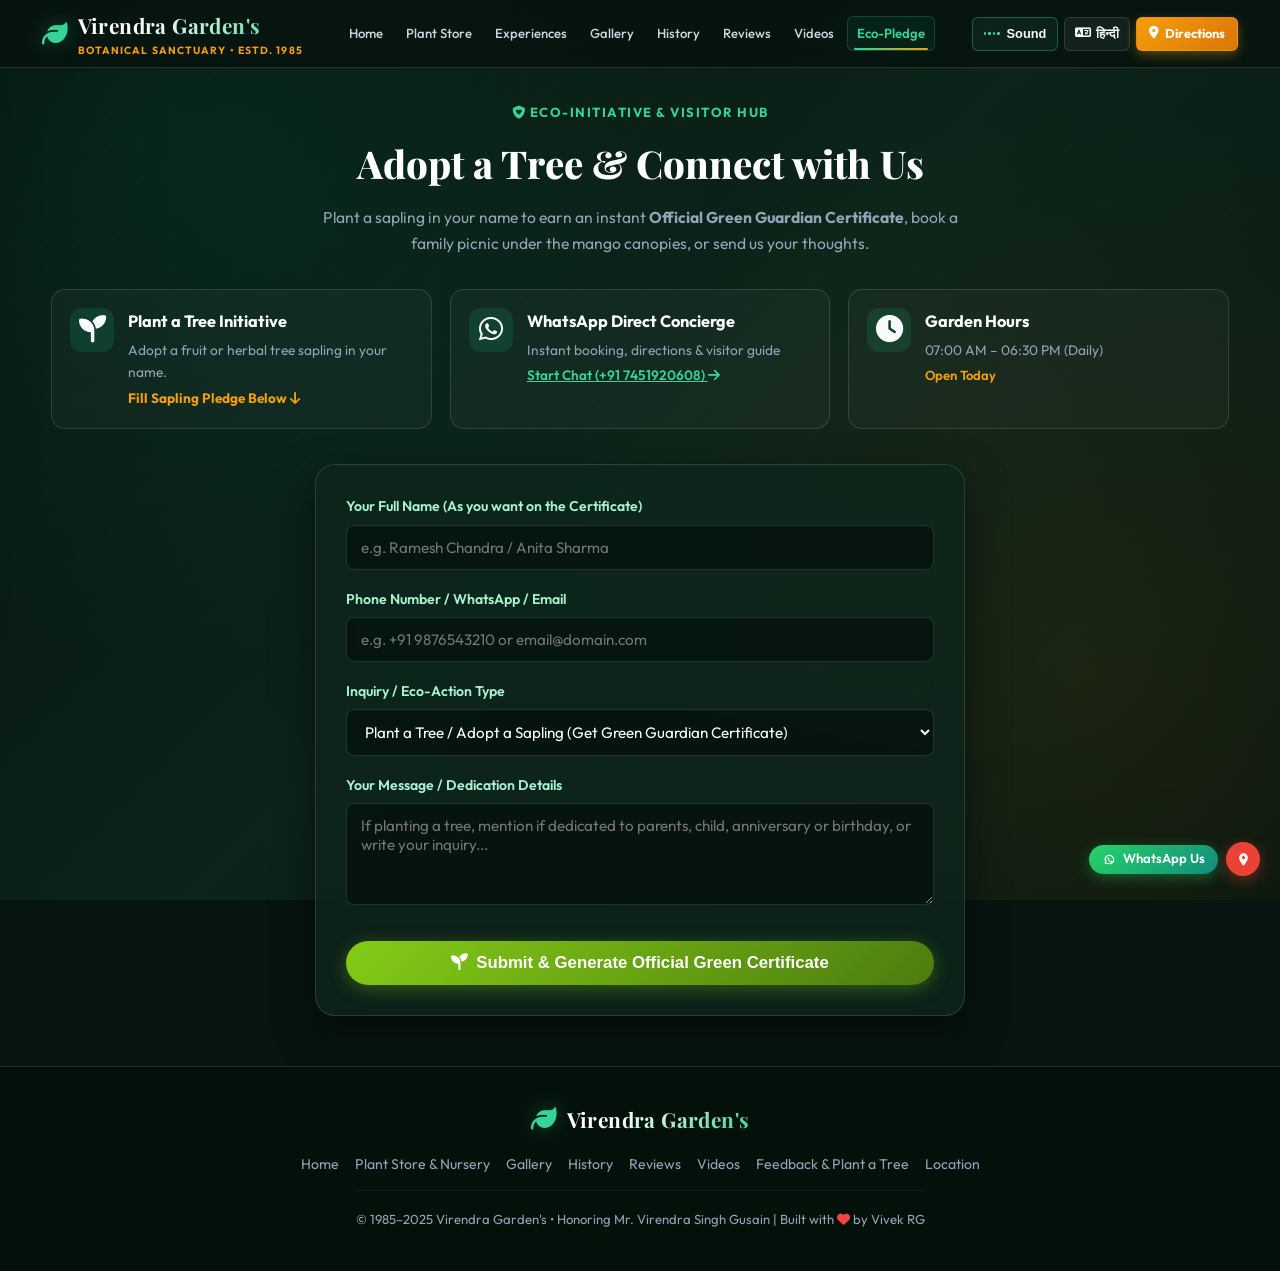
==== commit 4228c51a: "Fix plant images, remove emojis with FontAwesome icons, and unify navbar across pages" ====
--- a/feedback.html
+++ b/feedback.html
@@ -5,6 +5,7 @@
   <meta name="viewport" content="width=device-width, initial-scale=1.0">
   <title>Contact & Eco-Pledge | Virendra Garden's (Estd. 1985)</title>
   <meta name="description" content="Adopt a tree for nature, download your Green Guardian Certificate, plan a family picnic or contact Virendra Garden's in Uttarakhand.">
+  <link rel="stylesheet" href="https://cdnjs.cloudflare.com/ajax/libs/font-awesome/6.5.1/css/all.min.css">
   <link rel="stylesheet" href="css/style.css">
 </head>
 <body>
@@ -14,17 +15,17 @@
     <div class="container nav-wrapper">
       <!-- Left: Brand Logo -->
       <a href="index.html" class="brand-logo">
-        <span class="logo-icon">🌿</span>
+        <span class="logo-icon"><i class="fa-solid fa-leaf"></i></span>
         <div class="brand-text">
           <span class="brand-title">Virendra Garden's</span>
-          <span class="brand-tagline">Contact & Eco-Pledge • Estd. 1985</span>
+          <span class="brand-tagline">Botanical Sanctuary • Estd. 1985</span>
         </div>
       </a>
 
       <!-- Middle: Navigation Links -->
       <ul class="nav-links">
         <li><a href="index.html" class="nav-link">Home</a></li>
-        <li><a href="store.html" class="nav-link">Plant Store & Nursery</a></li>
+        <li><a href="store.html" class="nav-link">Plant Store</a></li>
         <li><a href="index.html#experiencesSection" class="nav-link">Experiences</a></li>
         <li><a href="gallery.html" class="nav-link">Gallery</a></li>
         <li><a href="history.html" class="nav-link">History</a></li>
@@ -45,20 +46,20 @@
           <span class="audio-label">Sound</span>
         </button>
 
-        <button class="lang-switch-btn" aria-label="Toggle Language">🇮🇳 हिन्दी</button>
+        <button class="lang-switch-btn" aria-label="Toggle Language" title="Change Language"><i class="fa-solid fa-language"></i> हिंदी</button>
         
-        <a href="https://maps.app.goo.gl/ZvK2q6JAgAgWsp1eA" target="_blank" rel="noopener noreferrer" class="nav-btn-highlight">
-          📍 Directions
+        <a href="https://maps.app.goo.gl/ZvK2q6JAgAgWsp1eA" target="_blank" rel="noopener noreferrer" class="nav-btn-highlight" title="Navigate to Virendra Garden">
+          <i class="fa-solid fa-location-dot"></i> Directions
         </a>
 
-        <button class="mobile-menu-btn" aria-label="Toggle navigation">☰</button>
+        <button class="mobile-menu-btn" aria-label="Toggle navigation"><i class="fa-solid fa-bars"></i></button>
       </div>
     </div>
   </header>
 
   <main class="container" style="padding-top: 30px;">
     <div class="section-header">
-      <span class="section-badge">Eco-Initiative & Visitor Hub</span>
+      <span class="section-badge"><i class="fa-solid fa-shield-heart"></i> Eco-Initiative & Visitor Hub</span>
       <h1 class="section-title">Adopt a Tree & Connect with Us</h1>
       <p class="section-description">
         Plant a sapling in your name to earn an instant <b>Official Green Guardian Certificate</b>, book a family picnic under the mango canopies, or send us your thoughts.
@@ -68,25 +69,25 @@
     <!-- Quick Action Cards Grid -->
     <div class="info-grid" style="margin-bottom: 35px;">
       <div class="info-item">
-        <div class="info-icon">🌱</div>
+        <div class="info-icon"><i class="fa-solid fa-seedling"></i></div>
         <div class="info-text">
           <h4>Plant a Tree Initiative</h4>
           <p>Adopt a fruit or herbal tree sapling in your name.</p>
-          <a href="#feedbackForm" style="color:var(--accent-gold); font-size:0.85rem; font-weight:700;">Fill Sapling Pledge Below ↓</a>
+          <a href="#feedbackForm" style="color:var(--accent-gold); font-size:0.85rem; font-weight:700;">Fill Sapling Pledge Below <i class="fa-solid fa-arrow-down"></i></a>
         </div>
       </div>
 
       <div class="info-item">
-        <div class="info-icon">💬</div>
+        <div class="info-icon"><i class="fa-brands fa-whatsapp"></i></div>
         <div class="info-text">
           <h4>WhatsApp Direct Concierge</h4>
           <p>Instant booking, directions & visitor guide</p>
-          <a href="https://wa.me/917451920608?text=Hello!%20I%20want%20to%20know%20more%20about%20visiting/planting%20a%20tree%20at%20Virendra%20Garden." target="_blank" rel="noopener noreferrer" style="color:var(--primary-light); font-size:0.85rem; font-weight:600; text-decoration:underline;">Start Chat (+91 7451920608) →</a>
+          <a href="https://wa.me/917451920608?text=Hello!%20I%20want%20to%20know%20more%20about%20visiting/planting%20a%20tree%20at%20Virendra%20Garden." target="_blank" rel="noopener noreferrer" style="color:var(--primary-light); font-size:0.85rem; font-weight:600; text-decoration:underline;">Start Chat (+91 7451920608) <i class="fa-solid fa-arrow-right"></i></a>
         </div>
       </div>
 
       <div class="info-item">
-        <div class="info-icon">⏰</div>
+        <div class="info-icon"><i class="fa-solid fa-clock"></i></div>
         <div class="info-text">
           <h4>Garden Hours</h4>
           <p>07:00 AM – 06:30 PM (Daily)</p>
@@ -111,11 +112,11 @@
         <div class="form-group">
           <label for="feedbackType" class="form-label">Inquiry / Eco-Action Type</label>
           <select id="feedbackType" class="form-control">
-            <option value="Plant a Tree / Adopt a Sapling">🌱 Plant a Tree / Adopt a Sapling (Get Green Guardian Certificate)</option>
-            <option value="Family Picnic / Group Visit">🧺 Family Picnic / Group Visit Booking</option>
-            <option value="Photography & Video Shoot">📸 Pre-Booking for Photoshoot / Video Vlog</option>
-            <option value="Organic Fruits Inquiry">🥭 Organic Mangoes, Walnuts & Fruit Inquiries</option>
-            <option value="General Feedback">🌸 General Visitor Feedback & Suggestions</option>
+            <option value="Plant a Tree / Adopt a Sapling">Plant a Tree / Adopt a Sapling (Get Green Guardian Certificate)</option>
+            <option value="Family Picnic / Group Visit">Family Picnic / Group Visit Booking</option>
+            <option value="Photography & Video Shoot">Pre-Booking for Photoshoot / Video Vlog</option>
+            <option value="Organic Fruits Inquiry">Organic Mangoes, Walnuts & Fruit Inquiries</option>
+            <option value="General Feedback">General Visitor Feedback & Suggestions</option>
           </select>
         </div>
 
@@ -125,7 +126,7 @@
         </div>
 
         <button type="submit" class="btn btn-nature" style="width: 100%; margin-top: 10px; font-size: 1.05rem;">
-          🌱 Submit & Generate Official Green Certificate
+          <i class="fa-solid fa-seedling"></i> Submit & Generate Official Green Certificate
         </button>
       </form>
     </div>
@@ -135,15 +136,15 @@
   <!-- Green Guardian Certificate Modal -->
   <div class="cert-modal">
     <div class="cert-modal-content">
-      <button class="cert-close-btn" style="position: absolute; top: 14px; right: 18px; background: transparent; border: none; color: #fff; font-size: 1.5rem; cursor: pointer;">✕</button>
-      <h3 style="font-family: var(--font-serif); font-size: 1.4rem; color: var(--accent-gold); margin-bottom: 4px;">🌿 Official Green Guardian Certificate</h3>
+      <button class="cert-close-btn" style="position: absolute; top: 14px; right: 18px; background: transparent; border: none; color: #fff; font-size: 1.5rem; cursor: pointer;"><i class="fa-solid fa-xmark"></i></button>
+      <h3 style="font-family: var(--font-serif); font-size: 1.4rem; color: var(--accent-gold); margin-bottom: 4px;"><i class="fa-solid fa-award"></i> Official Green Guardian Certificate</h3>
       <p style="color: var(--text-dim); font-size: 0.88rem;">Thank you for adopting a tree at Virendra Garden (Estd. 1985).</p>
       
       <canvas id="certCanvas" class="cert-canvas-preview"></canvas>
 
       <div class="cert-actions">
-        <button id="downloadCertBtn" class="btn btn-gold">📥 Download High-Res PNG</button>
-        <button id="shareCertBtn" class="btn btn-nature">💬 Share on WhatsApp</button>
+        <button id="downloadCertBtn" class="btn btn-gold"><i class="fa-solid fa-download"></i> Download High-Res PNG</button>
+        <button id="shareCertBtn" class="btn btn-nature"><i class="fa-brands fa-whatsapp"></i> Share on WhatsApp</button>
       </div>
     </div>
   </div>
@@ -152,7 +153,7 @@
   <footer class="site-footer">
     <div class="container footer-content">
       <div class="brand-logo">
-        <span class="logo-icon">🌿</span>
+        <span class="logo-icon"><i class="fa-solid fa-leaf"></i></span>
         <span class="brand-title" style="font-size: 1.3rem;">Virendra Garden's</span>
       </div>
       <ul class="footer-links">
@@ -166,7 +167,7 @@
         <li><a href="https://maps.app.goo.gl/ZvK2q6JAgAgWsp1eA" target="_blank" rel="noopener noreferrer">Location</a></li>
       </ul>
       <div class="footer-bottom">
-        © 1985–2025 Virendra Garden's • Honoring Mr. Virendra Singh Gusain | Built with 🌿 by Vivek RG
+        © 1985–2025 Virendra Garden's • Honoring Mr. Virendra Singh Gusain | Built with <i class="fa-solid fa-heart" style="color:#ef4444;"></i> by Vivek RG
       </div>
     </div>
   </footer>
@@ -185,27 +186,27 @@
   <!-- Bottom Floating Navigation -->
   <nav class="bottom-floating-nav">
     <a href="index.html" class="bottom-nav-item">
-      <span class="icon">🏠</span>
+      <span class="icon"><i class="fa-solid fa-house"></i></span>
       <span>Home</span>
     </a>
     <a href="store.html" class="bottom-nav-item">
-      <span class="icon">🛒</span>
+      <span class="icon"><i class="fa-solid fa-basket-shopping"></i></span>
       <span>Store</span>
     </a>
     <a href="gallery.html" class="bottom-nav-item">
-      <span class="icon">🖼️</span>
+      <span class="icon"><i class="fa-solid fa-images"></i></span>
       <span>Gallery</span>
     </a>
     <a href="reviews.html" class="bottom-nav-item">
-      <span class="icon">⭐</span>
+      <span class="icon"><i class="fa-solid fa-star"></i></span>
       <span>Reviews</span>
     </a>
     <a href="history.html" class="bottom-nav-item">
-      <span class="icon">📖</span>
+      <span class="icon"><i class="fa-solid fa-clock-rotate-left"></i></span>
       <span>History</span>
     </a>
     <a href="feedback.html" class="bottom-nav-item active">
-      <span class="icon">🌱</span>
+      <span class="icon"><i class="fa-solid fa-seedling"></i></span>
       <span>Eco-Pledge</span>
     </a>
   </nav>
--- a/css/style.css
+++ b/css/style.css
@@ -128,25 +128,33 @@
   top: 0;
   left: 0;
   width: 100%;
-  background: rgba(7, 21, 15, 0.88);
+  height: 68px;
+  background: rgba(7, 21, 15, 0.94);
   backdrop-filter: blur(18px);
   -webkit-backdrop-filter: blur(18px);
   border-bottom: 1px solid var(--border-glass);
   z-index: 999;
   transition: var(--transition-smooth);
+  display: flex;
+  align-items: center;
 }
 
 .site-header.scrolled {
-  background: rgba(5, 17, 12, 0.96);
+  background: rgba(5, 17, 12, 0.98);
   box-shadow: var(--shadow-md);
 }
 
-.nav-wrapper {
+.site-header .container.nav-wrapper,
+.site-header .nav-wrapper {
+  width: 96%;
+  max-width: 1440px;
+  margin: 0 auto;
+  height: 68px;
   display: flex;
   align-items: center;
   justify-content: space-between;
-  gap: 16px;
-  padding: 8px 0;
+  gap: 10px;
+  padding: 0 16px;
 }
 
 .brand-logo {
@@ -157,7 +165,11 @@
 }
 
 .brand-logo .logo-icon {
-  font-size: 1.85rem;
+  font-size: 1.6rem;
+  color: var(--primary-light);
+  display: inline-flex;
+  align-items: center;
+  justify-content: center;
   filter: drop-shadow(0 0 10px var(--primary-glow));
   animation: pulse-leaf 4s ease-in-out infinite;
 }
@@ -169,9 +181,9 @@
 
 .brand-logo .brand-title {
   font-family: var(--font-serif);
-  font-size: 1.35rem;
+  font-size: 1.3rem;
   font-weight: 700;
-  letter-spacing: 0.5px;
+  letter-spacing: 0.4px;
   background: linear-gradient(135deg, #ffffff 30%, var(--primary-light) 100%);
   -webkit-background-clip: text;
   -webkit-text-fill-color: transparent;
@@ -179,9 +191,9 @@
 }
 
 .brand-logo .brand-tagline {
-  font-size: 0.68rem;
+  font-size: 0.65rem;
   color: var(--accent-gold);
-  letter-spacing: 1.2px;
+  letter-spacing: 1.1px;
   text-transform: uppercase;
   font-weight: 700;
   white-space: nowrap;
@@ -190,18 +202,19 @@
 .nav-links {
   display: flex;
   align-items: center;
-  gap: 2px;
+  gap: 3px;
   list-style: none;
   margin: 0;
+  padding: 0;
 }
 
 .nav-link {
   display: flex;
   align-items: center;
   gap: 5px;
-  padding: 7px 11px;
+  padding: 6px 9px;
   border-radius: 6px;
-  font-size: 0.85rem;
+  font-size: 0.82rem;
   font-weight: 500;
   color: var(--text-dim);
   transition: var(--transition-fast);
@@ -227,8 +240,8 @@
   content: '';
   position: absolute;
   bottom: 0;
-  left: 8px;
-  right: 8px;
+  left: 6px;
+  right: 6px;
   height: 2px;
   background: linear-gradient(90deg, var(--primary-light), var(--accent-gold));
   border-radius: 2px;
@@ -237,11 +250,84 @@
 .nav-actions {
   display: flex;
   align-items: center;
-  gap: 8px;
+  gap: 6px;
   flex-shrink: 0;
 }
 
 .nav-btn-highlight {
+  display: inline-flex;
+  align-items: center;
+  justify-content: center;
+  gap: 6px;
+  background: linear-gradient(135deg, var(--accent-gold), #d97706);
+  color: #fff !important;
+  font-weight: 700;
+  font-size: 0.8rem;
+  border-radius: 6px !important;
+  padding: 0 12px;
+  height: 34px;
+  box-shadow: 0 4px 12px var(--accent-gold-glow);
+  border: 1px solid rgba(245, 158, 11, 0.4);
+  white-space: nowrap;
+}
+
+.nav-btn-highlight:hover {
+  background: linear-gradient(135deg, var(--accent-gold-light), var(--accent-gold)) !important;
+  transform: translateY(-1px);
+  box-shadow: 0 6px 16px rgba(245, 158, 11, 0.4);
+}
+
+.mobile-menu-btn {
+  display: none;
+  background: none;
+  border: none;
+  color: var(--text-main);
+  font-size: 1.5rem;
+  cursor: pointer;
+  padding: 4px;
+}
+
+/* Nav Generic, Cart & Action Buttons */
+.nav-btn,
+.nav-cart-btn,
+.nav-actions .open-cart-btn {
+  background: rgba(16, 185, 129, 0.12);
+  border: 1px solid rgba(52, 211, 153, 0.35);
+  color: #f1f5f9;
+  padding: 0 12px;
+  border-radius: 6px;
+  font-size: 0.8rem;
+  font-weight: 600;
+  font-family: inherit;
+  cursor: pointer;
+  display: inline-flex;
+  align-items: center;
+  justify-content: center;
+  gap: 6px;
+  height: 34px;
+  transition: all var(--transition-fast);
+  white-space: nowrap;
+  text-decoration: none;
+  line-height: 1;
+}
+
+.nav-btn:hover,
+.nav-cart-btn:hover,
+.nav-actions .open-cart-btn:hover {
+  background: rgba(16, 185, 129, 0.25);
+  border-color: #34d399;
+  color: #ffffff;
+  transform: translateY(-1px);
+  box-shadow: 0 4px 14px rgba(16, 185, 129, 0.35);
+}
+
+.nav-btn:active,
+.nav-cart-btn:active,
+.nav-actions .open-cart-btn:active {
+  transform: translateY(0);
+}
+
+.btn-get-directions {
   display: inline-flex;
   align-items: center;
   justify-content: center;
@@ -256,22 +342,14 @@
   box-shadow: 0 4px 12px var(--accent-gold-glow);
   border: 1px solid rgba(245, 158, 11, 0.4);
   white-space: nowrap;
-}
-
-.nav-btn-highlight:hover {
+  text-decoration: none;
+  transition: all var(--transition-fast);
+}
+
+.btn-get-directions:hover {
   background: linear-gradient(135deg, var(--accent-gold-light), var(--accent-gold)) !important;
   transform: translateY(-1px);
   box-shadow: 0 6px 16px rgba(245, 158, 11, 0.4);
-}
-
-.mobile-menu-btn {
-  display: none;
-  background: none;
-  border: none;
-  color: var(--text-main);
-  font-size: 1.5rem;
-  cursor: pointer;
-  padding: 4px;
 }
 
 /* ==========================================================================
@@ -635,12 +713,15 @@
 }
 
 .eco-initiative-banner::before {
-  content: '🌱';
+  content: '\f4d8';
+  font-family: 'Font Awesome 6 Free';
+  font-weight: 900;
   position: absolute;
   right: -20px;
   bottom: -30px;
   font-size: 12rem;
-  opacity: 0.06;
+  opacity: 0.05;
+  color: var(--primary-light);
   pointer-events: none;
 }
 
@@ -1702,7 +1783,8 @@
 }
 
 /* Language Switcher */
-.lang-switch-btn {
+.lang-switch-btn,
+.lang-btn {
   background: rgba(255, 255, 255, 0.06);
   border: 1px solid var(--border-glass);
   color: var(--text-main);
@@ -1710,24 +1792,29 @@
   border-radius: 6px;
   font-size: 0.8rem;
   font-weight: 600;
+  font-family: inherit;
   cursor: pointer;
   display: inline-flex;
   align-items: center;
   justify-content: center;
   gap: 5px;
   height: 34px;
-  transition: var(--transition-fast);
+  transition: all var(--transition-fast);
   white-space: nowrap;
-}
-
-.lang-switch-btn:hover {
+  line-height: 1;
+}
+
+.lang-switch-btn:hover,
+.lang-btn:hover {
   background: var(--primary-dark);
   border-color: var(--primary-light);
-}
-
-.lang-switch-btn:hover {
-  background: var(--primary-dark);
-  border-color: var(--primary-light);
+  color: #fff;
+  transform: translateY(-1px);
+}
+
+.lang-switch-btn:active,
+.lang-btn:active {
+  transform: translateY(0);
 }
 
 /* ==========================================================================
@@ -2864,27 +2951,73 @@
    2. TABLETS & IPADS (<= 1024px)
    ------------------------------------------------------------------------- */
 @media (max-width: 1024px) {
+  .site-header .container.nav-wrapper,
   .site-header .nav-wrapper {
-    padding: 10px 0;
-  }
-
+    padding: 0 12px;
+  }
+
+  .nav-actions .nav-btn-highlight,
+  .nav-actions .btn-get-directions {
+    display: none !important;
+  }
+
+  .nav-actions .audio-control-pill .audio-label {
+    display: none !important;
+  }
+
+  .mobile-menu-btn {
+    display: flex !important;
+    align-items: center;
+    justify-content: center;
+    width: 36px;
+    height: 36px;
+    background: rgba(16, 185, 129, 0.15);
+    border: 1px solid rgba(52, 211, 153, 0.35);
+    border-radius: 8px;
+    color: var(--primary-light);
+    font-size: 1.25rem;
+    cursor: pointer;
+    transition: var(--transition-fast);
+    flex-shrink: 0;
+  }
+
+  .mobile-menu-btn:hover,
+  .mobile-menu-btn:active {
+    background: rgba(16, 185, 129, 0.3);
+    color: #fff;
+  }
+
+  /* Dropdown for tablets and mobile */
   .nav-links {
-    gap: 1px;
+    display: none;
+    position: absolute;
+    top: 100%;
+    left: 0;
+    right: 0;
+    width: 100%;
+    background: rgba(5, 17, 12, 0.98);
+    backdrop-filter: blur(24px);
+    -webkit-backdrop-filter: blur(24px);
+    flex-direction: column;
+    align-items: stretch;
+    padding: 16px 20px 22px;
+    border-bottom: 1px solid var(--border-glass);
+    gap: 8px;
+    box-shadow: 0 20px 40px rgba(0, 0, 0, 0.6);
+    z-index: 999;
+  }
+
+  .nav-links.active {
+    display: flex;
   }
 
   .nav-link {
-    padding: 5px 7px;
-    font-size: 0.8rem;
-  }
-
-  .nav-btn-highlight {
-    padding: 0 10px;
-    font-size: 0.78rem;
-    height: 32px;
-  }
-
-  .audio-control-pill .audio-label {
-    display: none;
+    padding: 11px 16px;
+    font-size: 0.92rem;
+    border-radius: 8px;
+    background: rgba(255, 255, 255, 0.03);
+    border: 1px solid rgba(255, 255, 255, 0.06);
+    width: 100%;
   }
 
   .hero-section {
@@ -2935,27 +3068,92 @@
    3. MOBILE LANDSCAPE & TABLETS (<= 880px / 768px)
    ------------------------------------------------------------------------- */
 @media (max-width: 880px) {
+  .site-header {
+    padding: 2px 0;
+  }
+
+  .site-header .nav-wrapper {
+    padding: 6px 0;
+    gap: 8px;
+  }
+
+  .brand-logo {
+    gap: 8px;
+  }
+
+  .brand-logo .logo-icon {
+    font-size: 1.55rem;
+  }
+
+  .brand-logo .brand-title {
+    font-size: 1.15rem;
+    letter-spacing: 0.2px;
+  }
+
+  .brand-logo .brand-tagline {
+    font-size: 0.62rem;
+    letter-spacing: 0.8px;
+  }
+
+  .nav-actions {
+    gap: 6px;
+  }
+
+  /* Hide bulky desktop buttons from mobile top bar to prevent header wrapping */
+  .nav-actions .nav-btn-highlight,
+  .nav-actions .btn-get-directions {
+    display: none !important;
+  }
+
+  .nav-actions .audio-control-pill {
+    height: 32px;
+    padding: 0 8px;
+    font-size: 0.75rem;
+  }
+
+  .nav-actions .audio-control-pill .audio-label {
+    display: none !important;
+  }
+
+  .nav-actions .lang-switch-btn,
+  .nav-actions .lang-btn {
+    height: 32px;
+    padding: 0 8px;
+    font-size: 0.75rem;
+  }
+
+  .nav-actions .nav-cart-btn,
+  .nav-actions .open-cart-btn,
+  .nav-actions .nav-btn {
+    height: 32px;
+    padding: 0 8px;
+    font-size: 0.75rem;
+  }
+
   /* Mobile Navigation Hamburger Dropdown */
   .mobile-menu-btn {
-    display: flex;
+    display: flex !important;
     align-items: center;
     justify-content: center;
     width: 36px;
     height: 36px;
-    background: rgba(16, 185, 129, 0.12);
-    border: 1px solid rgba(52, 211, 153, 0.3);
+    background: rgba(16, 185, 129, 0.15);
+    border: 1px solid rgba(52, 211, 153, 0.35);
     border-radius: 8px;
     color: var(--primary-light);
-    font-size: 1.35rem;
+    font-size: 1.25rem;
     cursor: pointer;
     transition: var(--transition-fast);
-  }
-
-  .mobile-menu-btn:hover {
-    background: rgba(16, 185, 129, 0.25);
+    flex-shrink: 0;
+  }
+
+  .mobile-menu-btn:hover,
+  .mobile-menu-btn:active {
+    background: rgba(16, 185, 129, 0.3);
     color: #fff;
   }
 
+  /* Bootstrap-style Navbar Collapse Dropdown */
   .nav-links {
     display: none;
     position: absolute;
@@ -2969,21 +3167,23 @@
     border-bottom: 1px solid var(--border-glass);
     flex-direction: column;
     align-items: stretch;
-    padding: 18px 24px;
-    gap: 8px;
-    box-shadow: 0 16px 36px rgba(0, 0, 0, 0.7);
+    padding: 14px 18px;
+    gap: 6px;
+    box-shadow: 0 16px 36px rgba(0, 0, 0, 0.75);
     z-index: 1000;
+    max-height: 80vh;
+    overflow-y: auto;
   }
 
   .nav-links.mobile-open {
-    display: flex;
-    animation: dropDownMenu 0.28s cubic-bezier(0.16, 1, 0.3, 1);
+    display: flex !important;
+    animation: dropDownMenu 0.25s cubic-bezier(0.16, 1, 0.3, 1);
   }
 
   @keyframes dropDownMenu {
     from {
       opacity: 0;
-      transform: translateY(-12px);
+      transform: translateY(-10px);
     }
     to {
       opacity: 1;
@@ -2992,16 +3192,28 @@
   }
 
   .nav-link {
-    padding: 12px 16px;
-    font-size: 0.95rem;
+    padding: 11px 14px;
+    font-size: 0.92rem;
+    font-weight: 600;
     border-radius: 8px;
     background: rgba(255, 255, 255, 0.03);
-    border: 1px solid rgba(255, 255, 255, 0.05);
+    border: 1px solid rgba(255, 255, 255, 0.06);
+    display: flex;
+    align-items: center;
+    justify-content: space-between;
+  }
+
+  .nav-link:hover,
+  .nav-link:active {
+    background: rgba(16, 185, 129, 0.12);
+    border-color: rgba(52, 211, 153, 0.25);
+    color: #fff;
   }
 
   .nav-link.active {
-    background: rgba(16, 185, 129, 0.15);
-    border-color: rgba(52, 211, 153, 0.3);
+    background: rgba(16, 185, 129, 0.2);
+    border-color: rgba(52, 211, 153, 0.4);
+    color: var(--primary-light);
   }
 
   .nav-link.active::after {
@@ -3307,19 +3519,66 @@
 }
 
 /* -------------------------------------------------------------------------
-   5. EXTRA SMALL / RETINA SCREENS (<= 380px)
+   5. EXTRA SMALL / RETINA SCREENS (<= 480px)
+   ------------------------------------------------------------------------- */
+@media (max-width: 480px) {
+  .site-header .nav-wrapper {
+    padding: 5px 0;
+  }
+
+  .brand-logo .logo-icon {
+    font-size: 1.45rem;
+  }
+
+  .brand-logo .brand-title {
+    font-size: 1.05rem;
+  }
+
+  .brand-logo .brand-tagline {
+    font-size: 0.58rem;
+    letter-spacing: 0.6px;
+  }
+
+  .nav-actions .audio-control-pill {
+    display: none !important; /* Kept in dropdown for clean 1-line header */
+  }
+
+  .nav-actions .lang-switch-btn,
+  .nav-actions .lang-btn {
+    padding: 0 6px;
+    font-size: 0.72rem;
+    height: 30px;
+  }
+
+  .nav-actions .nav-cart-btn,
+  .nav-actions .open-cart-btn,
+  .nav-actions .nav-btn {
+    padding: 0 6px;
+    font-size: 0.72rem;
+    height: 30px;
+  }
+
+  .mobile-menu-btn {
+    width: 34px;
+    height: 34px;
+    font-size: 1.15rem;
+  }
+}
+
+/* -------------------------------------------------------------------------
+   6. ULTRA COMPACT SCREENS (<= 380px)
    ------------------------------------------------------------------------- */
 @media (max-width: 380px) {
   .brand-title {
-    font-size: 1.15rem;
+    font-size: 0.98rem;
   }
 
   .brand-tagline {
-    font-size: 0.6rem;
+    font-size: 0.54rem;
   }
 
   .hero-title {
-    font-size: 1.7rem;
+    font-size: 1.65rem;
   }
 
   .gallery-grid {
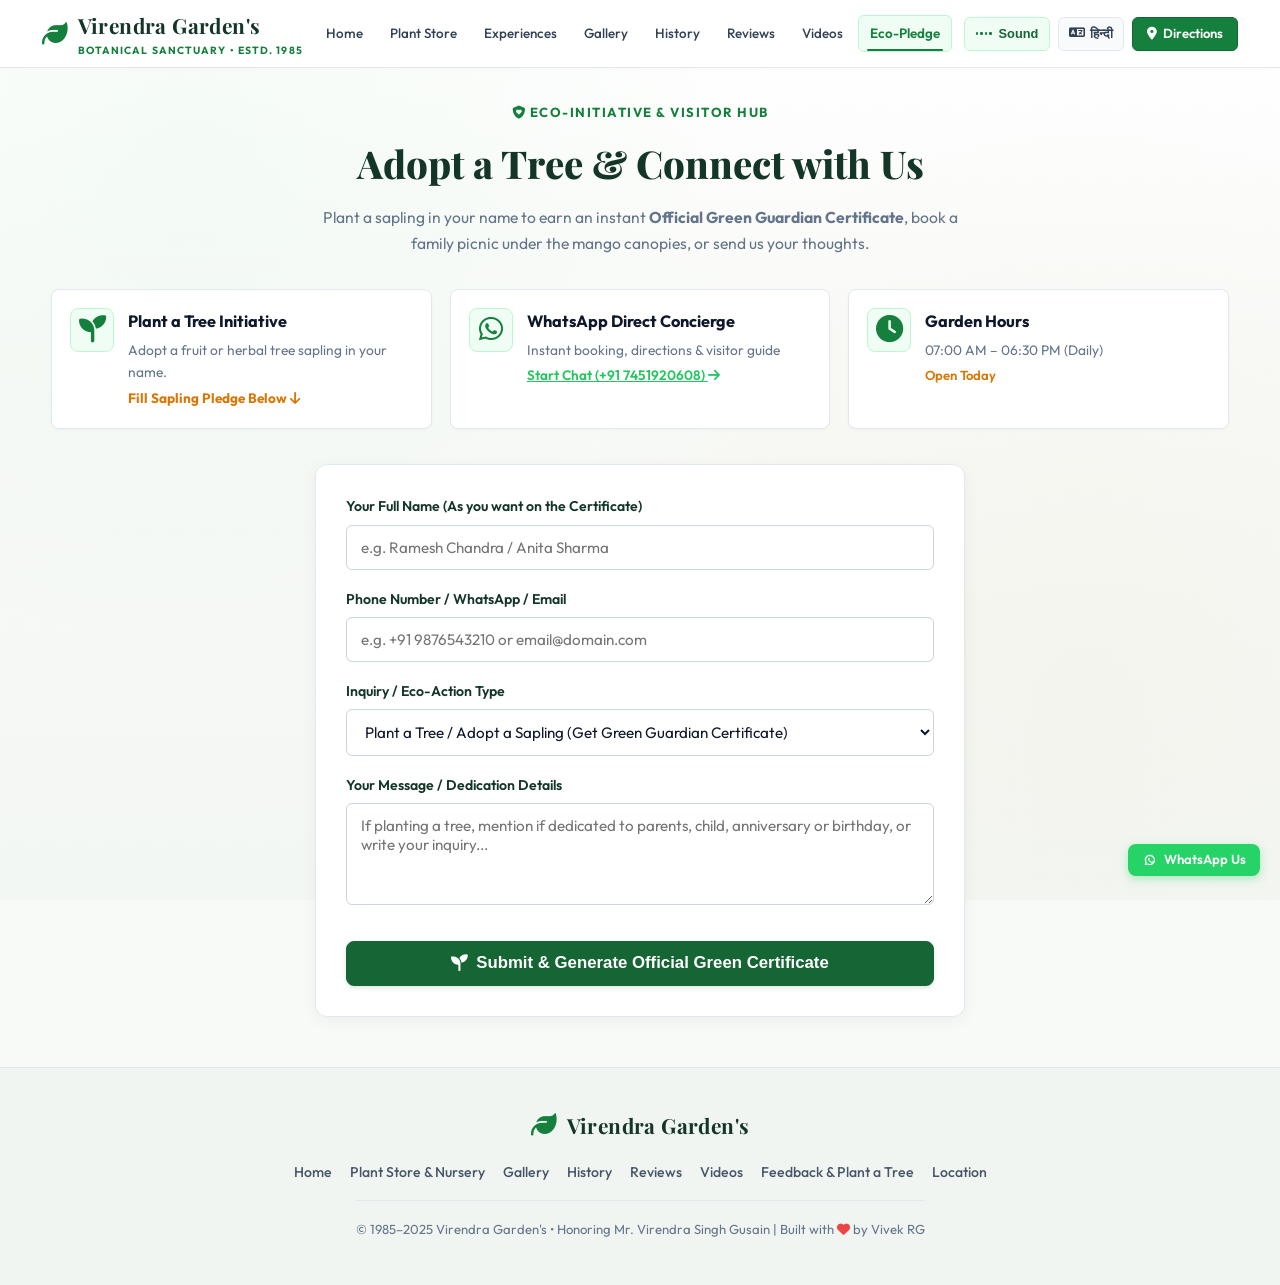
==== commit bafcb418: "New Update 06" ====
--- a/feedback.html
+++ b/feedback.html
@@ -5,6 +5,8 @@
   <meta name="viewport" content="width=device-width, initial-scale=1.0">
   <title>Contact & Eco-Pledge | Virendra Garden's (Estd. 1985)</title>
   <meta name="description" content="Adopt a tree for nature, download your Green Guardian Certificate, plan a family picnic or contact Virendra Garden's in Uttarakhand.">
+  <link rel="icon" type="image/svg+xml" href="favicon.svg">
+  <link rel="apple-touch-icon" href="favicon.svg">
   <link rel="stylesheet" href="https://cdnjs.cloudflare.com/ajax/libs/font-awesome/6.5.1/css/all.min.css">
   <link rel="stylesheet" href="css/style.css">
 </head>
@@ -136,8 +138,8 @@
   <!-- Green Guardian Certificate Modal -->
   <div class="cert-modal">
     <div class="cert-modal-content">
-      <button class="cert-close-btn" style="position: absolute; top: 14px; right: 18px; background: transparent; border: none; color: #fff; font-size: 1.5rem; cursor: pointer;"><i class="fa-solid fa-xmark"></i></button>
-      <h3 style="font-family: var(--font-serif); font-size: 1.4rem; color: var(--accent-gold); margin-bottom: 4px;"><i class="fa-solid fa-award"></i> Official Green Guardian Certificate</h3>
+      <button class="cert-close-btn" style="position: absolute; top: 14px; right: 18px; background: transparent; border: none; color: var(--text-muted); font-size: 1.5rem; cursor: pointer;"><i class="fa-solid fa-xmark"></i></button>
+      <h3 style="font-family: var(--font-serif); font-size: 1.4rem; color: var(--primary-green); margin-bottom: 4px;"><i class="fa-solid fa-award"></i> Official Green Guardian Certificate</h3>
       <p style="color: var(--text-dim); font-size: 0.88rem;">Thank you for adopting a tree at Virendra Garden (Estd. 1985).</p>
       
       <canvas id="certCanvas" class="cert-canvas-preview"></canvas>
@@ -178,9 +180,6 @@
       <svg viewBox="0 0 24 24"><path d="M12.031 6.172c-3.181 0-5.767 2.586-5.768 5.766-.001 1.298.38 2.27 1.019 3.287l-.711 2.598 2.664-.699c.971.53 1.838.815 2.796.815 3.182 0 5.768-2.586 5.768-5.766 0-3.18-2.586-5.767-5.768-5.767zm7.653 5.766c-.002 4.221-3.435 7.653-7.653 7.653-1.309 0-2.588-.344-3.708-.996l-4.323 1.134 1.155-4.215c-.714-1.156-1.09-2.493-1.09-3.576.002-4.221 3.435-7.653 7.653-7.653 4.219 0 7.666 3.432 7.666 7.653zm-3.568 2.378c-.201-.1-.188-.1-.389-.201-.201-.1-.389-.201-.59-.302-.201-.1-.302-.1-.402.1-.1.201-.402.503-.503.603-.1.1-.201.1-.402 0-.201-.1-.854-.314-1.628-1.005-.603-.538-1.01-1.203-1.127-1.405-.117-.201-.012-.31.088-.41.09-.09.201-.234.302-.351.1-.117.134-.201.201-.335.067-.134.034-.251-.017-.351-.05-.1-.452-1.088-.62-1.49-.164-.392-.331-.338-.452-.344l-.385-.007c-.134 0-.351.05-.536.251-.184.201-.703.687-.703 1.675s.72 1.942.82 2.076c.101.134 1.417 2.164 3.433 3.034.48.207.854.331 1.146.424.482.153.921.131 1.268.079.387-.058 1.189-.486 1.356-.955.168-.469.168-.871.118-.955-.05-.084-.184-.134-.385-.234z"/></svg>
       <span>WhatsApp Us</span>
     </a>
-    <a href="https://maps.app.goo.gl/ZvK2q6JAgAgWsp1eA" target="_blank" rel="noopener noreferrer" class="floating-btn maps" title="Open Google Maps">
-      <svg viewBox="0 0 24 24"><path d="M12 2C8.13 2 5 5.13 5 9c0 5.25 7 13 7 13s7-7.75 7-13c0-3.87-3.13-7-7-7zm0 9.5c-1.38 0-2.5-1.12-2.5-2.5s1.12-2.5 2.5-2.5 2.5 1.12 2.5 2.5-1.12 2.5-2.5 2.5z"/></svg>
-    </a>
   </div>
 
   <!-- Bottom Floating Navigation -->
--- a/css/style.css
+++ b/css/style.css
@@ -1,52 +1,58 @@
 /* ==========================================================================
    VIRENDRA GARDEN - MASTER BOTANICAL DESIGN SYSTEM (ESTD. 1985)
+   Clean White + Nature Green Modern Botanical Theme
    ========================================================================== */
 
 @import url('https://fonts.googleapis.com/css2?family=Outfit:wght@300;400;500;600;700;800&family=Playfair+Display:ital,wght@0,500;0,700;0,900;1,600&family=Plus+Jakarta+Sans:wght@300;400;500;600;700&display=swap');
 
 :root {
-  /* Color Palette - Lush Botanical & Warm Gold */
-  --bg-dark: #071510;
-  --bg-gradient-1: #0a1f16;
-  --bg-gradient-2: #143528;
-  --bg-surface: rgba(14, 38, 29, 0.78);
-  --bg-surface-hover: rgba(22, 54, 41, 0.88);
-  --bg-surface-card: rgba(12, 32, 24, 0.82);
+  /* Color Palette - Clean White & Nature Botanical Green */
+  --bg-dark: #f8faf7;
+  --bg-body: #ffffff;
+  --bg-gradient-1: #f3f7f4;
+  --bg-gradient-2: #eaf3ec;
+  --bg-surface: #ffffff;
+  --bg-surface-hover: #f0fdf4;
+  --bg-surface-card: #ffffff;
+  --bg-card: #ffffff;
   
-  --primary-green: #10b981;
-  --primary-light: #34d399;
-  --primary-dark: #059669;
-  --primary-glow: rgba(16, 185, 129, 0.35);
-
-  --accent-gold: #f59e0b;
-  --accent-gold-light: #fbbf24;
-  --accent-gold-glow: rgba(245, 158, 11, 0.35);
-
-  --accent-earth: #b45309;
-  --accent-leaf: #84cc16;
-
-  --text-main: #f8fafc;
-  --text-muted: #94a3b8;
-  --text-dim: #cbd5e1;
-  --text-accent: #a7f3d0;
-
-  --border-glass: rgba(255, 255, 255, 0.12);
-  --border-glass-hover: rgba(52, 211, 153, 0.35);
+  --primary-green: #15803d;
+  --primary-light: #22c55e;
+  --primary-dark: #166534;
+  --primary-glow: rgba(21, 128, 61, 0.15);
+  --primary-color: #15803d;
+
+  --accent-gold: #d97706;
+  --accent-gold-light: #f59e0b;
+  --accent-gold-glow: rgba(217, 119, 6, 0.15);
+
+  --accent-earth: #9a3412;
+  --accent-leaf: #16a34a;
+
+  --text-main: #0f172a;
+  --text-body: #1e293b;
+  --text-muted: #64748b;
+  --text-dim: #334155;
+  --text-accent: #15803d;
+
+  --border-glass: #e2e8f0;
+  --border-glass-hover: #86efac;
+  --border-color: #e2e8f0;
   
-  --shadow-sm: 0 4px 12px rgba(0, 0, 0, 0.25);
-  --shadow-md: 0 8px 24px rgba(0, 0, 0, 0.35);
-  --shadow-lg: 0 16px 40px rgba(0, 0, 0, 0.5);
-  --shadow-glow: 0 0 25px rgba(16, 185, 129, 0.2);
-
-  --radius-sm: 8px;
-  --radius-md: 14px;
-  --radius-lg: 20px;
-  --radius-full: 9999px;
+  --shadow-sm: 0 1px 3px rgba(0, 0, 0, 0.05), 0 1px 2px rgba(0, 0, 0, 0.03);
+  --shadow-md: 0 4px 12px rgba(0, 0, 0, 0.05);
+  --shadow-lg: 0 10px 25px -3px rgba(0, 0, 0, 0.07), 0 4px 6px -2px rgba(0, 0, 0, 0.03);
+  --shadow-glow: 0 0 16px rgba(21, 128, 61, 0.08);
+
+  --radius-sm: 6px;
+  --radius-md: 8px;
+  --radius-lg: 12px;
+  --radius-full: 8px; /* Modern crisp 8px radius - no clunky capsule/pill shapes */
 
   --font-serif: 'Playfair Display', Georgia, serif;
   --font-sans: 'Outfit', 'Plus Jakarta Sans', sans-serif;
   --transition-fast: 0.2s cubic-bezier(0.4, 0, 0.2, 1);
-  --transition-smooth: 0.35s cubic-bezier(0.4, 0, 0.2, 1);
+  --transition-smooth: 0.3s cubic-bezier(0.4, 0, 0.2, 1);
 }
 
 /* ==========================================================================
@@ -65,13 +71,13 @@
 
 body {
   font-family: var(--font-sans);
-  background-color: var(--bg-dark);
+  background-color: #f8faf7;
   background-image: 
-    radial-gradient(circle at 15% 15%, rgba(16, 185, 129, 0.1) 0%, transparent 40%),
-    radial-gradient(circle at 85% 75%, rgba(245, 158, 11, 0.08) 0%, transparent 45%),
-    linear-gradient(135deg, #05110d 0%, #0c241a 50%, #06140e 100%);
+    radial-gradient(circle at 15% 15%, rgba(34, 197, 94, 0.04) 0%, transparent 40%),
+    radial-gradient(circle at 85% 75%, rgba(217, 119, 6, 0.03) 0%, transparent 45%),
+    linear-gradient(180deg, #ffffff 0%, #f8faf7 40%, #f3f7f4 100%);
   background-attachment: fixed;
-  color: var(--text-main);
+  color: var(--text-body);
   line-height: 1.65;
   min-height: 100vh;
   overflow-x: hidden;
@@ -79,7 +85,7 @@
   padding-bottom: 0;
 }
 
-/* Background texture */
+/* Subtle background texture */
 body::before {
   content: '';
   position: fixed;
@@ -87,7 +93,7 @@
   left: 0;
   width: 100%;
   height: 100%;
-  background-image: radial-gradient(rgba(255, 255, 255, 0.035) 1px, transparent 1px);
+  background-image: radial-gradient(rgba(21, 128, 61, 0.03) 1px, transparent 1px);
   background-size: 32px 32px;
   pointer-events: none;
   z-index: 0;
@@ -129,19 +135,20 @@
   left: 0;
   width: 100%;
   height: 68px;
-  background: rgba(7, 21, 15, 0.94);
+  background: rgba(255, 255, 255, 0.96);
   backdrop-filter: blur(18px);
   -webkit-backdrop-filter: blur(18px);
-  border-bottom: 1px solid var(--border-glass);
+  border-bottom: 1px solid #e5e7eb;
   z-index: 999;
   transition: var(--transition-smooth);
   display: flex;
   align-items: center;
+  box-shadow: 0 1px 4px rgba(0, 0, 0, 0.03);
 }
 
 .site-header.scrolled {
-  background: rgba(5, 17, 12, 0.98);
-  box-shadow: var(--shadow-md);
+  background: rgba(255, 255, 255, 0.98);
+  box-shadow: 0 4px 14px rgba(0, 0, 0, 0.06);
 }
 
 .site-header .container.nav-wrapper,
@@ -166,11 +173,10 @@
 
 .brand-logo .logo-icon {
   font-size: 1.6rem;
-  color: var(--primary-light);
+  color: var(--primary-green);
   display: inline-flex;
   align-items: center;
   justify-content: center;
-  filter: drop-shadow(0 0 10px var(--primary-glow));
   animation: pulse-leaf 4s ease-in-out infinite;
 }
 
@@ -184,15 +190,15 @@
   font-size: 1.3rem;
   font-weight: 700;
   letter-spacing: 0.4px;
-  background: linear-gradient(135deg, #ffffff 30%, var(--primary-light) 100%);
-  -webkit-background-clip: text;
-  -webkit-text-fill-color: transparent;
+  color: #143628;
+  background: none;
+  -webkit-text-fill-color: initial;
   white-space: nowrap;
 }
 
 .brand-logo .brand-tagline {
   font-size: 0.65rem;
-  color: var(--accent-gold);
+  color: #15803d;
   letter-spacing: 1.1px;
   text-transform: uppercase;
   font-weight: 700;
@@ -212,11 +218,11 @@
   display: flex;
   align-items: center;
   gap: 5px;
-  padding: 6px 9px;
+  padding: 6px 11px;
   border-radius: 6px;
-  font-size: 0.82rem;
+  font-size: 0.84rem;
   font-weight: 500;
-  color: var(--text-dim);
+  color: #334155;
   transition: var(--transition-fast);
   position: relative;
   border: 1px solid transparent;
@@ -224,64 +230,68 @@
 }
 
 .nav-link:hover {
-  color: #fff;
-  background: rgba(255, 255, 255, 0.05);
-  border-color: rgba(255, 255, 255, 0.08);
+  color: var(--primary-green);
+  background: #f0fdf4;
+  border-color: #dcfce7;
 }
 
 .nav-link.active {
-  color: var(--primary-light);
+  color: var(--primary-green);
   font-weight: 600;
-  background: rgba(16, 185, 129, 0.08);
-  border-color: rgba(52, 211, 153, 0.2);
+  background: #f0fdf4;
+  border-color: #bbf7d0;
 }
 
 .nav-link.active::after {
   content: '';
   position: absolute;
   bottom: 0;
-  left: 6px;
-  right: 6px;
+  left: 8px;
+  right: 8px;
   height: 2px;
-  background: linear-gradient(90deg, var(--primary-light), var(--accent-gold));
+  background: var(--primary-green);
   border-radius: 2px;
 }
 
 .nav-actions {
   display: flex;
   align-items: center;
-  gap: 6px;
+  gap: 8px;
   flex-shrink: 0;
 }
 
-.nav-btn-highlight {
+.nav-btn-highlight,
+.btn-get-directions {
   display: inline-flex;
   align-items: center;
   justify-content: center;
   gap: 6px;
-  background: linear-gradient(135deg, var(--accent-gold), #d97706);
-  color: #fff !important;
-  font-weight: 700;
-  font-size: 0.8rem;
+  background: var(--primary-green);
+  color: #ffffff !important;
+  font-weight: 600;
+  font-size: 0.82rem;
   border-radius: 6px !important;
-  padding: 0 12px;
+  padding: 0 14px;
   height: 34px;
-  box-shadow: 0 4px 12px var(--accent-gold-glow);
-  border: 1px solid rgba(245, 158, 11, 0.4);
+  box-shadow: 0 1px 3px rgba(0, 0, 0, 0.08);
+  border: 1px solid var(--primary-dark);
   white-space: nowrap;
-}
-
-.nav-btn-highlight:hover {
-  background: linear-gradient(135deg, var(--accent-gold-light), var(--accent-gold)) !important;
+  text-decoration: none;
+  transition: all var(--transition-fast);
+}
+
+.nav-btn-highlight:hover,
+.btn-get-directions:hover {
+  background: var(--primary-dark) !important;
   transform: translateY(-1px);
-  box-shadow: 0 6px 16px rgba(245, 158, 11, 0.4);
+  box-shadow: 0 3px 8px rgba(21, 128, 61, 0.25);
 }
 
 .mobile-menu-btn {
   display: none;
   background: none;
   border: none;
-  color: var(--text-main);
+  color: #334155;
   font-size: 1.5rem;
   cursor: pointer;
   padding: 4px;
@@ -291,9 +301,9 @@
 .nav-btn,
 .nav-cart-btn,
 .nav-actions .open-cart-btn {
-  background: rgba(16, 185, 129, 0.12);
-  border: 1px solid rgba(52, 211, 153, 0.35);
-  color: #f1f5f9;
+  background: #f0fdf4;
+  border: 1px solid #bbf7d0;
+  color: #166534;
   padding: 0 12px;
   border-radius: 6px;
   font-size: 0.8rem;
@@ -314,42 +324,17 @@
 .nav-btn:hover,
 .nav-cart-btn:hover,
 .nav-actions .open-cart-btn:hover {
-  background: rgba(16, 185, 129, 0.25);
-  border-color: #34d399;
-  color: #ffffff;
+  background: #dcfce7;
+  border-color: #86efac;
+  color: #14532d;
   transform: translateY(-1px);
-  box-shadow: 0 4px 14px rgba(16, 185, 129, 0.35);
+  box-shadow: 0 2px 8px rgba(21, 128, 61, 0.15);
 }
 
 .nav-btn:active,
 .nav-cart-btn:active,
 .nav-actions .open-cart-btn:active {
   transform: translateY(0);
-}
-
-.btn-get-directions {
-  display: inline-flex;
-  align-items: center;
-  justify-content: center;
-  gap: 5px;
-  background: linear-gradient(135deg, var(--accent-gold), #d97706);
-  color: #fff !important;
-  font-weight: 700;
-  font-size: 0.82rem;
-  border-radius: 6px !important;
-  padding: 0 14px;
-  height: 34px;
-  box-shadow: 0 4px 12px var(--accent-gold-glow);
-  border: 1px solid rgba(245, 158, 11, 0.4);
-  white-space: nowrap;
-  text-decoration: none;
-  transition: all var(--transition-fast);
-}
-
-.btn-get-directions:hover {
-  background: linear-gradient(135deg, var(--accent-gold-light), var(--accent-gold)) !important;
-  transform: translateY(-1px);
-  box-shadow: 0 6px 16px rgba(245, 158, 11, 0.4);
 }
 
 /* ==========================================================================
@@ -357,7 +342,7 @@
    ========================================================================== */
 .hero-section {
   position: relative;
-  padding: 35px 0 15px;
+  padding: 38px 0 16px;
   text-align: center;
 }
 
@@ -365,36 +350,37 @@
   display: inline-flex;
   align-items: center;
   gap: 8px;
-  padding: 6px 18px;
-  background: rgba(16, 185, 129, 0.12);
-  border: 1px solid rgba(52, 211, 153, 0.3);
-  border-radius: var(--radius-full);
-  color: var(--text-accent);
+  padding: 6px 16px;
+  background: #f0fdf4;
+  border: 1px solid #bbf7d0;
+  border-radius: 8px;
+  color: #166534;
   font-size: 0.85rem;
   font-weight: 600;
-  letter-spacing: 0.5px;
+  letter-spacing: 0.3px;
   margin-bottom: 18px;
-  box-shadow: var(--shadow-sm);
+  box-shadow: 0 1px 2px rgba(0, 0, 0, 0.04);
 }
 
 .hero-title {
   font-family: var(--font-serif);
-  font-size: clamp(2.1rem, 5vw, 3.6rem);
+  font-size: clamp(2.2rem, 5vw, 3.6rem);
   font-weight: 900;
   line-height: 1.15;
   margin-bottom: 16px;
   letter-spacing: -0.5px;
+  color: #143628;
 }
 
 .hero-title span {
-  background: linear-gradient(135deg, #a7f3d0 0%, #34d399 50%, #f59e0b 100%);
-  -webkit-background-clip: text;
-  -webkit-text-fill-color: transparent;
+  color: #15803d;
+  background: none;
+  -webkit-text-fill-color: initial;
 }
 
 .hero-subtitle {
-  font-size: clamp(1rem, 2vw, 1.2rem);
-  color: var(--text-dim);
+  font-size: clamp(1rem, 2vw, 1.15rem);
+  color: #475569;
   max-width: 760px;
   margin: 0 auto 28px;
   line-height: 1.65;
@@ -409,71 +395,97 @@
 }
 
 /* ==========================================================================
-   BUTTONS
+   BUTTONS (MODERN 8PX RADIUS - NO CAPSULE PILL, NO HARSH NEON GLOW)
    ========================================================================== */
 .btn {
   display: inline-flex;
   align-items: center;
   justify-content: center;
   gap: 8px;
-  padding: 12px 26px;
-  border-radius: var(--radius-full);
-  font-size: 0.96rem;
+  padding: 11px 22px;
+  border-radius: 8px; /* Clean, modern, crisp 8px rounded corners */
+  font-size: 0.94rem;
   font-weight: 600;
   cursor: pointer;
-  border: none;
+  border: 1px solid transparent;
   transition: var(--transition-smooth);
   box-shadow: var(--shadow-sm);
   text-decoration: none;
+  line-height: 1.25;
 }
 
 .btn-primary {
-  background: linear-gradient(135deg, var(--primary-green) 0%, var(--primary-dark) 100%);
-  color: #fff;
-  box-shadow: 0 4px 18px var(--primary-glow);
+  background: var(--primary-green);
+  color: #ffffff;
+  border-color: var(--primary-green);
+  box-shadow: 0 2px 4px rgba(21, 128, 61, 0.15);
 }
 
 .btn-primary:hover {
-  background: linear-gradient(135deg, var(--primary-light) 0%, var(--primary-green) 100%);
-  transform: translateY(-2px);
-  box-shadow: 0 8px 25px rgba(16, 185, 129, 0.4);
+  background: var(--primary-dark);
+  border-color: var(--primary-dark);
+  color: #ffffff;
+  transform: translateY(-1px);
+  box-shadow: 0 4px 8px rgba(21, 128, 61, 0.25);
+}
+
+.btn-secondary,
+.btn-outline {
+  background: #ffffff;
+  color: var(--primary-green);
+  border: 1.5px solid var(--primary-green);
+  box-shadow: 0 1px 2px rgba(0, 0, 0, 0.04);
+}
+
+.btn-secondary:hover,
+.btn-outline:hover {
+  background: #f0fdf4;
+  color: var(--primary-dark);
+  border-color: var(--primary-dark);
+  transform: translateY(-1px);
 }
 
 .btn-gold {
-  background: linear-gradient(135deg, var(--accent-gold) 0%, #d97706 100%);
-  color: #fff;
-  box-shadow: 0 4px 18px var(--accent-gold-glow);
+  background: #d97706;
+  color: #ffffff;
+  border-color: #d97706;
+  box-shadow: 0 2px 4px rgba(217, 119, 6, 0.15);
 }
 
 .btn-gold:hover {
-  background: linear-gradient(135deg, var(--accent-gold-light) 0%, var(--accent-gold)) !important;
-  transform: translateY(-2px);
-  box-shadow: 0 8px 25px rgba(245, 158, 11, 0.45);
+  background: #b45309;
+  border-color: #b45309;
+  color: #ffffff !important;
+  transform: translateY(-1px);
+  box-shadow: 0 4px 8px rgba(217, 119, 6, 0.25);
 }
 
 .btn-nature {
-  background: linear-gradient(135deg, #84cc16 0%, #4d7c0f 100%);
-  color: #fff;
-  box-shadow: 0 4px 18px rgba(132, 204, 22, 0.35);
+  background: #166534;
+  color: #ffffff;
+  border-color: #166534;
+  box-shadow: 0 2px 4px rgba(22, 101, 52, 0.15);
 }
 
 .btn-nature:hover {
-  background: linear-gradient(135deg, #a3e635 0%, #65a30d 100%);
-  transform: translateY(-2px);
-  box-shadow: 0 8px 25px rgba(132, 204, 22, 0.5);
+  background: #14532d;
+  border-color: #14532d;
+  transform: translateY(-1px);
+  box-shadow: 0 4px 8px rgba(22, 101, 52, 0.25);
 }
 
 .btn-glass {
-  background: rgba(255, 255, 255, 0.08);
-  color: var(--text-main);
-  backdrop-filter: blur(8px);
-  border: 1px solid var(--border-glass);
+  background: #ffffff;
+  color: #334155;
+  border: 1px solid #d1d5db;
+  box-shadow: var(--shadow-sm);
 }
 
 .btn-glass:hover {
-  background: rgba(255, 255, 255, 0.16);
-  border-color: rgba(255, 255, 255, 0.25);
-  transform: translateY(-2px);
+  background: #f8fafc;
+  color: #0f172a;
+  border-color: #9ca3af;
+  transform: translateY(-1px);
 }
 
 /* ==========================================================================
@@ -485,7 +497,7 @@
   margin: 0 auto 40px;
   border-radius: var(--radius-lg);
   overflow: hidden;
-  box-shadow: var(--shadow-lg), 0 0 30px rgba(16, 185, 129, 0.15);
+  box-shadow: var(--shadow-md);
   border: 1px solid var(--border-glass);
 }
 
@@ -500,7 +512,7 @@
   position: relative;
   aspect-ratio: 16 / 9;
   max-height: 500px;
-  background-color: #0c1c15;
+  background-color: #f1f5f2;
 }
 
 .slide-item img {
@@ -515,7 +527,7 @@
   left: 0;
   right: 0;
   padding: 28px 24px 18px;
-  background: linear-gradient(to top, rgba(5, 17, 12, 0.96) 0%, rgba(5, 17, 12, 0.6) 60%, transparent 100%);
+  background: linear-gradient(to top, rgba(15, 35, 25, 0.92) 0%, rgba(15, 35, 25, 0.5) 60%, transparent 100%);
   display: flex;
   flex-direction: column;
   align-items: flex-start;
@@ -531,16 +543,16 @@
 
 .slide-caption p {
   font-size: 0.88rem;
-  color: var(--text-accent);
+  color: #a7f3d0;
 }
 
 .slider-btn {
   position: absolute;
   top: 50%;
   transform: translateY(-50%);
-  background: rgba(7, 21, 15, 0.75);
-  color: #fff;
-  border: 1px solid var(--border-glass);
+  background: rgba(255, 255, 255, 0.92);
+  color: #143628;
+  border: 1px solid #e2e8f0;
   width: 44px;
   height: 44px;
   border-radius: 50%;
@@ -552,12 +564,14 @@
   transition: var(--transition-fast);
   backdrop-filter: blur(8px);
   z-index: 10;
+  box-shadow: 0 2px 8px rgba(0, 0, 0, 0.08);
 }
 
 .slider-btn:hover {
   background: var(--primary-green);
-  box-shadow: 0 0 15px var(--primary-glow);
-  transform: translateY(-50%) scale(1.08);
+  color: #fff;
+  border-color: var(--primary-green);
+  transform: translateY(-50%) scale(1.06);
 }
 
 .slider-btn.prev { left: 16px; }
@@ -576,16 +590,16 @@
   width: 10px;
   height: 10px;
   border-radius: 50%;
-  background: rgba(255, 255, 255, 0.35);
+  background: rgba(0, 0, 0, 0.25);
   cursor: pointer;
   transition: var(--transition-fast);
   border: none;
 }
 
 .slider-dot.active {
-  background: var(--accent-gold);
-  width: 26px;
-  border-radius: 10px;
+  background: var(--primary-green);
+  width: 24px;
+  border-radius: 6px;
 }
 
 /* ==========================================================================
@@ -599,37 +613,38 @@
 }
 
 .stat-card {
-  background: var(--bg-surface);
-  backdrop-filter: blur(12px);
-  border: 1px solid var(--border-glass);
+  background: #ffffff;
+  border: 1px solid #e2e8f0;
   border-radius: var(--radius-md);
   padding: 22px 16px;
   text-align: center;
   transition: var(--transition-smooth);
+  box-shadow: 0 1px 3px rgba(0, 0, 0, 0.04);
 }
 
 .stat-card:hover {
-  transform: translateY(-4px);
-  border-color: var(--border-glass-hover);
-  box-shadow: var(--shadow-md), var(--shadow-glow);
+  transform: translateY(-3px);
+  border-color: #86efac;
+  box-shadow: 0 6px 16px rgba(21, 128, 61, 0.08);
 }
 
 .stat-icon {
   font-size: 1.8rem;
   margin-bottom: 8px;
+  color: var(--primary-green);
 }
 
 .stat-number {
   font-family: var(--font-serif);
   font-size: 2.1rem;
   font-weight: 800;
-  color: var(--accent-gold);
+  color: var(--primary-green);
   margin-bottom: 4px;
 }
 
 .stat-label {
   font-size: 0.88rem;
-  color: var(--text-dim);
+  color: #475569;
   font-weight: 500;
 }
 
@@ -644,39 +659,41 @@
 }
 
 .tree-card {
-  background: rgba(12, 32, 24, 0.85);
-  border: 1px solid var(--border-glass);
+  background: #ffffff;
+  border: 1px solid #e2e8f0;
   border-radius: var(--radius-md);
   padding: 18px;
   display: flex;
   align-items: center;
   gap: 14px;
   transition: var(--transition-smooth);
+  box-shadow: 0 1px 3px rgba(0, 0, 0, 0.03);
 }
 
 .tree-card:hover {
   transform: translateY(-3px);
-  border-color: var(--primary-light);
-  background: rgba(18, 48, 36, 0.95);
-  box-shadow: 0 6px 20px rgba(0, 0, 0, 0.4);
+  border-color: #86efac;
+  background: #f0fdf4;
+  box-shadow: 0 6px 16px rgba(21, 128, 61, 0.08);
 }
 
 .tree-icon-badge {
   font-size: 2rem;
   width: 52px;
   height: 52px;
-  border-radius: 14px;
-  background: rgba(16, 185, 129, 0.15);
-  border: 1px solid rgba(52, 211, 153, 0.3);
+  border-radius: 8px;
+  background: #f0fdf4;
+  border: 1px solid #bbf7d0;
   display: flex;
   align-items: center;
   justify-content: center;
   flex-shrink: 0;
+  color: var(--primary-green);
 }
 
 .tree-details h4 {
   font-size: 1.05rem;
-  color: #fff;
+  color: #0f172a;
   margin-bottom: 2px;
   font-family: var(--font-sans);
   font-weight: 700;
@@ -686,15 +703,16 @@
   display: inline-block;
   font-size: 0.76rem;
   font-weight: 700;
-  color: var(--accent-gold);
-  background: rgba(245, 158, 11, 0.14);
+  color: var(--primary-green);
+  background: #f0fdf4;
+  border: 1px solid #bbf7d0;
   padding: 2px 8px;
-  border-radius: var(--radius-full);
+  border-radius: 6px;
 }
 
 .tree-details p {
   font-size: 0.8rem;
-  color: var(--text-muted);
+  color: #64748b;
   margin-top: 4px;
 }
 
@@ -702,12 +720,12 @@
    ECO-INITIATIVE / "PLANT FOR NATURE" BANNER (UP2 SPECIFIC)
    ========================================================================== */
 .eco-initiative-banner {
-  background: linear-gradient(135deg, rgba(14, 45, 33, 0.95) 0%, rgba(20, 60, 42, 0.95) 60%, rgba(25, 75, 52, 0.95) 100%);
-  border: 1px solid rgba(52, 211, 153, 0.4);
+  background: linear-gradient(135deg, #f0fdf4 0%, #e2f7ea 60%, #d4f2de 100%);
+  border: 1px solid #bbf7d0;
   border-radius: var(--radius-lg);
   padding: 35px 30px;
   margin: 40px 0;
-  box-shadow: var(--shadow-lg), 0 0 30px rgba(16, 185, 129, 0.15);
+  box-shadow: 0 4px 16px rgba(21, 128, 61, 0.06);
   position: relative;
   overflow: hidden;
 }
@@ -720,8 +738,8 @@
   right: -20px;
   bottom: -30px;
   font-size: 12rem;
-  opacity: 0.05;
-  color: var(--primary-light);
+  opacity: 0.08;
+  color: var(--primary-green);
   pointer-events: none;
 }
 
@@ -733,34 +751,38 @@
 }
 
 .eco-card {
-  background: rgba(6, 18, 13, 0.6);
-  border: 1px solid var(--border-glass);
+  background: #ffffff;
+  border: 1px solid #e2e8f0;
   border-radius: var(--radius-md);
   padding: 22px;
   transition: var(--transition-smooth);
+  box-shadow: 0 1px 3px rgba(0, 0, 0, 0.04);
 }
 
 .eco-card:hover {
-  transform: translateY(-4px);
-  border-color: var(--accent-leaf);
-  background: rgba(8, 24, 17, 0.8);
+  transform: translateY(-3px);
+  border-color: #86efac;
+  background: #f0fdf4;
+  box-shadow: 0 6px 16px rgba(21, 128, 61, 0.08);
 }
 
 .eco-icon {
   font-size: 2rem;
   margin-bottom: 12px;
+  color: var(--primary-green);
 }
 
 .eco-title {
   font-size: 1.15rem;
-  color: #fff;
+  color: #143628;
   font-family: var(--font-serif);
   margin-bottom: 6px;
+  font-weight: 700;
 }
 
 .eco-text {
   font-size: 0.9rem;
-  color: var(--text-dim);
+  color: #475569;
   line-height: 1.6;
 }
 
@@ -777,7 +799,7 @@
 }
 
 .section-badge {
-  color: var(--primary-light);
+  color: var(--primary-green);
   font-size: 0.82rem;
   font-weight: 700;
   text-transform: uppercase;
@@ -790,29 +812,29 @@
   font-family: var(--font-serif);
   font-size: clamp(1.7rem, 3.5vw, 2.4rem);
   font-weight: 800;
-  color: #fff;
+  color: #143628;
   margin-bottom: 10px;
 }
 
 .section-description {
-  color: var(--text-muted);
+  color: #64748b;
   max-width: 680px;
   margin: 0 auto;
   font-size: 0.98rem;
 }
 
 .glass-card {
-  background: var(--bg-surface);
-  backdrop-filter: blur(16px);
-  border: 1px solid var(--border-glass);
+  background: #ffffff;
+  border: 1px solid #e2e8f0;
   border-radius: var(--radius-lg);
   padding: 28px;
-  box-shadow: var(--shadow-md);
+  box-shadow: 0 2px 8px rgba(0, 0, 0, 0.04);
   transition: var(--transition-smooth);
 }
 
 .glass-card:hover {
-  border-color: var(--border-glass-hover);
+  border-color: #86efac;
+  box-shadow: 0 8px 20px rgba(21, 128, 61, 0.08);
 }
 
 /* ==========================================================================
@@ -826,20 +848,20 @@
 }
 
 .feature-card {
-  background: var(--bg-surface-card);
-  backdrop-filter: blur(12px);
-  border: 1px solid var(--border-glass);
+  background: #ffffff;
+  border: 1px solid #e2e8f0;
   border-radius: var(--radius-md);
   overflow: hidden;
   transition: var(--transition-smooth);
   display: flex;
   flex-direction: column;
+  box-shadow: 0 1px 3px rgba(0, 0, 0, 0.03);
 }
 
 .feature-card:hover {
-  transform: translateY(-5px);
-  border-color: var(--border-glass-hover);
-  box-shadow: var(--shadow-lg), var(--shadow-glow);
+  transform: translateY(-4px);
+  border-color: #86efac;
+  box-shadow: 0 8px 20px rgba(21, 128, 61, 0.08);
 }
 
 .feature-card-img {
@@ -850,7 +872,7 @@
 }
 
 .feature-card:hover .feature-card-img {
-  transform: scale(1.06);
+  transform: scale(1.05);
 }
 
 .feature-card-body {
@@ -866,22 +888,23 @@
   font-size: 0.75rem;
   font-weight: 700;
   text-transform: uppercase;
-  color: var(--accent-gold);
-  background: rgba(245, 158, 11, 0.12);
+  color: var(--primary-green);
+  background: #f0fdf4;
+  border: 1px solid #bbf7d0;
   padding: 3px 10px;
-  border-radius: var(--radius-full);
+  border-radius: 6px;
   margin-bottom: 10px;
 }
 
 .feature-card-title {
   font-family: var(--font-serif);
   font-size: 1.25rem;
-  color: #fff;
+  color: #143628;
   margin-bottom: 8px;
 }
 
 .feature-card-text {
-  color: var(--text-dim);
+  color: #475569;
   font-size: 0.9rem;
   line-height: 1.6;
 }
@@ -900,17 +923,20 @@
   align-items: flex-start;
   gap: 14px;
   padding: 18px;
-  background: rgba(255, 255, 255, 0.03);
+  background: #ffffff;
   border-radius: var(--radius-md);
-  border: 1px solid var(--border-glass);
+  border: 1px solid #e2e8f0;
+  box-shadow: 0 1px 3px rgba(0, 0, 0, 0.03);
 }
 
 .info-icon {
   font-size: 1.7rem;
-  background: rgba(16, 185, 129, 0.15);
+  background: #f0fdf4;
+  border: 1px solid #bbf7d0;
+  color: var(--primary-green);
   width: 44px;
   height: 44px;
-  border-radius: 12px;
+  border-radius: 8px;
   display: flex;
   align-items: center;
   justify-content: center;
@@ -918,13 +944,14 @@
 }
 
 .info-text h4 {
-  color: #fff;
+  color: #0f172a;
   font-size: 1.02rem;
   margin-bottom: 4px;
+  font-weight: 700;
 }
 
 .info-text p {
-  color: var(--text-muted);
+  color: #64748b;
   font-size: 0.86rem;
 }
 
@@ -935,7 +962,7 @@
   position: relative;
   border-radius: var(--radius-lg);
   overflow: hidden;
-  border: 1px solid var(--border-glass);
+  border: 1px solid #e2e8f0;
   box-shadow: var(--shadow-md);
   margin: 20px 0;
 }
@@ -954,8 +981,8 @@
   justify-content: space-between;
   gap: 16px;
   padding: 18px 22px;
-  background: rgba(10, 28, 20, 0.95);
-  border-top: 1px solid var(--border-glass);
+  background: #ffffff;
+  border-top: 1px solid #e2e8f0;
 }
 
 /* ==========================================================================
@@ -971,10 +998,10 @@
 
 .filter-btn {
   padding: 8px 18px;
-  background: var(--bg-surface);
-  border: 1px solid var(--border-glass);
-  border-radius: var(--radius-full);
-  color: var(--text-dim);
+  background: #ffffff;
+  border: 1px solid #e2e8f0;
+  border-radius: 8px;
+  color: #475569;
   font-size: 0.88rem;
   font-weight: 600;
   cursor: pointer;
@@ -982,16 +1009,16 @@
 }
 
 .filter-btn:hover {
-  color: #fff;
-  border-color: var(--primary-light);
-  background: rgba(16, 185, 129, 0.15);
+  color: var(--primary-green);
+  border-color: #86efac;
+  background: #f0fdf4;
 }
 
 .filter-btn.active {
   background: var(--primary-green);
-  color: #fff;
+  color: #ffffff;
   border-color: var(--primary-green);
-  box-shadow: 0 0 15px var(--primary-glow);
+  box-shadow: 0 2px 6px rgba(21, 128, 61, 0.2);
 }
 
 .gallery-grid {
@@ -1006,8 +1033,8 @@
   overflow: hidden;
   aspect-ratio: 4 / 3;
   cursor: pointer;
-  border: 1px solid var(--border-glass);
-  background-color: #0c1f17;
+  border: 1px solid #e2e8f0;
+  background-color: #f1f5f2;
   transition: var(--transition-smooth);
 }
 
@@ -1019,19 +1046,19 @@
 }
 
 .gallery-item:hover {
-  transform: translateY(-5px);
-  border-color: var(--primary-light);
-  box-shadow: var(--shadow-lg), 0 0 20px rgba(16, 185, 129, 0.25);
+  transform: translateY(-4px);
+  border-color: #86efac;
+  box-shadow: 0 8px 20px rgba(21, 128, 61, 0.1);
 }
 
 .gallery-item:hover img {
-  transform: scale(1.1);
+  transform: scale(1.08);
 }
 
 .gallery-overlay {
   position: absolute;
   inset: 0;
-  background: linear-gradient(to top, rgba(5, 17, 12, 0.9) 0%, rgba(5, 17, 12, 0.4) 40%, transparent 80%);
+  background: linear-gradient(to top, rgba(15, 35, 25, 0.9) 0%, rgba(15, 35, 25, 0.35) 40%, transparent 80%);
   display: flex;
   flex-direction: column;
   justify-content: flex-end;
@@ -1053,7 +1080,7 @@
 
 .gallery-category {
   font-size: 0.75rem;
-  color: var(--accent-gold-light);
+  color: #a7f3d0;
   font-weight: 600;
 }
 
@@ -1061,8 +1088,8 @@
   position: absolute;
   top: 12px;
   right: 12px;
-  background: rgba(7, 21, 15, 0.75);
-  border: 1px solid var(--border-glass);
+  background: rgba(255, 255, 255, 0.9);
+  border: 1px solid #e2e8f0;
   width: 32px;
   height: 32px;
   border-radius: 50%;
@@ -1070,7 +1097,7 @@
   align-items: center;
   justify-content: center;
   font-size: 0.85rem;
-  color: #fff;
+  color: var(--primary-green);
   opacity: 0;
   transform: scale(0.8);
   transition: var(--transition-fast);
@@ -1085,8 +1112,8 @@
 .lightbox-modal {
   position: fixed;
   inset: 0;
-  background: rgba(4, 12, 9, 0.96);
-  backdrop-filter: blur(24px);
+  background: rgba(15, 23, 42, 0.92);
+  backdrop-filter: blur(20px);
   z-index: 2000;
   display: none;
   align-items: center;
@@ -1113,20 +1140,20 @@
   object-fit: contain;
   border-radius: var(--radius-md);
   box-shadow: var(--shadow-lg);
-  border: 1px solid var(--border-glass);
+  border: 1px solid rgba(255, 255, 255, 0.2);
 }
 
 .lightbox-caption-box {
   margin-top: 14px;
   text-align: center;
-  color: var(--text-main);
+  color: #ffffff;
 }
 
 .lightbox-close {
   position: absolute;
   top: -45px;
   right: 0;
-  background: rgba(255, 255, 255, 0.12);
+  background: rgba(255, 255, 255, 0.15);
   color: #fff;
   border: none;
   width: 38px;
@@ -1148,7 +1175,7 @@
   position: absolute;
   top: 50%;
   transform: translateY(-50%);
-  background: rgba(255, 255, 255, 0.12);
+  background: rgba(255, 255, 255, 0.15);
   color: #fff;
   border: none;
   width: 46px;
@@ -1185,9 +1212,10 @@
   gap: 20px;
   margin-bottom: 30px;
   padding: 24px;
-  background: var(--bg-surface);
+  background: #ffffff;
   border-radius: var(--radius-lg);
-  border: 1px solid var(--border-glass);
+  border: 1px solid #e2e8f0;
+  box-shadow: 0 1px 3px rgba(0, 0, 0, 0.04);
 }
 
 .rating-score-box {
@@ -1218,26 +1246,26 @@
 }
 
 .review-card {
-  background: var(--bg-surface);
-  backdrop-filter: blur(12px);
-  border: 1px solid var(--border-glass);
+  background: #ffffff;
+  border: 1px solid #e2e8f0;
   border-radius: var(--radius-md);
   padding: 22px;
   display: flex;
   flex-direction: column;
   justify-content: space-between;
   transition: var(--transition-smooth);
+  box-shadow: 0 1px 3px rgba(0, 0, 0, 0.04);
 }
 
 .review-card:hover {
-  transform: translateY(-4px);
-  border-color: var(--border-glass-hover);
-  box-shadow: var(--shadow-md);
+  transform: translateY(-3px);
+  border-color: #86efac;
+  box-shadow: 0 6px 16px rgba(21, 128, 61, 0.08);
 }
 
 .review-quote {
   font-style: italic;
-  color: var(--text-main);
+  color: #334155;
   font-size: 0.94rem;
   margin-bottom: 16px;
   line-height: 1.6;
@@ -1264,27 +1292,26 @@
 
 .author-name {
   font-weight: 600;
-  color: #fff;
+  color: #0f172a;
   font-size: 0.92rem;
 }
 
 .review-date {
   font-size: 0.76rem;
-  color: var(--text-muted);
+  color: #64748b;
 }
 
 /* ==========================================================================
    FORMS (FEEDBACK, TREE ADOPTION, REVIEW)
    ========================================================================== */
 .form-box {
-  background: var(--bg-surface);
-  backdrop-filter: blur(16px);
-  border: 1px solid var(--border-glass);
+  background: #ffffff;
+  border: 1px solid #e2e8f0;
   border-radius: var(--radius-lg);
   padding: 30px;
   max-width: 650px;
   margin: 0 auto;
-  box-shadow: var(--shadow-lg);
+  box-shadow: 0 4px 16px rgba(0, 0, 0, 0.05);
 }
 
 .form-group {
@@ -1296,17 +1323,17 @@
   display: block;
   font-size: 0.88rem;
   font-weight: 600;
-  color: var(--text-accent);
+  color: #143628;
   margin-bottom: 6px;
 }
 
 .form-control {
   width: 100%;
   padding: 12px 14px;
-  background: rgba(5, 17, 12, 0.75);
-  border: 1px solid var(--border-glass);
-  border-radius: var(--radius-sm);
-  color: #fff;
+  background: #ffffff;
+  border: 1px solid #cbd5e1;
+  border-radius: 6px;
+  color: #0f172a;
   font-family: var(--font-sans);
   font-size: 0.95rem;
   transition: var(--transition-fast);
@@ -1314,9 +1341,9 @@
 
 .form-control:focus {
   outline: none;
-  border-color: var(--primary-light);
-  box-shadow: 0 0 12px var(--primary-glow);
-  background: rgba(8, 24, 18, 0.9);
+  border-color: var(--primary-green);
+  box-shadow: 0 0 0 3px rgba(21, 128, 61, 0.15);
+  background: #ffffff;
 }
 
 .star-rating-select {
@@ -1324,7 +1351,7 @@
   gap: 8px;
   font-size: 1.8rem;
   cursor: pointer;
-  color: #475569;
+  color: #cbd5e1;
   margin-top: 4px;
 }
 
@@ -1343,11 +1370,12 @@
   display: flex;
   align-items: center;
   gap: 30px;
-  background: var(--bg-surface);
-  border: 1px solid var(--border-glass);
+  background: #ffffff;
+  border: 1px solid #e2e8f0;
   border-radius: var(--radius-lg);
   padding: 28px;
   margin-bottom: 35px;
+  box-shadow: 0 2px 8px rgba(0, 0, 0, 0.04);
 }
 
 .founder-img {
@@ -1356,19 +1384,19 @@
   border-radius: 50%;
   object-fit: cover;
   border: 4px solid var(--accent-gold);
-  box-shadow: 0 0 25px var(--accent-gold-glow);
+  box-shadow: 0 4px 14px rgba(217, 119, 6, 0.2);
   flex-shrink: 0;
 }
 
 .founder-info h3 {
   font-family: var(--font-serif);
   font-size: 1.5rem;
-  color: #fff;
+  color: #143628;
   margin-bottom: 6px;
 }
 
 .founder-role {
-  color: var(--accent-gold);
+  color: #15803d;
   font-weight: 600;
   font-size: 0.92rem;
   margin-bottom: 10px;
@@ -1405,15 +1433,17 @@
   height: 14px;
   border-radius: 50%;
   background: var(--accent-gold);
-  border: 3px solid var(--bg-dark);
-  box-shadow: 0 0 10px var(--accent-gold);
+  border: 3px solid #ffffff;
+  box-shadow: 0 0 6px rgba(217, 119, 6, 0.4);
 }
 
 .timeline-content {
-  background: var(--bg-surface);
-  border: 1px solid var(--border-glass);
+  background: #ffffff;
+  border: 1px solid #e2e8f0;
   border-radius: var(--radius-md);
   padding: 18px 22px;
+  box-shadow: 0 1px 3px rgba(0, 0, 0, 0.03);
+  color: #334155;
 }
 
 .timeline-year {
@@ -1434,17 +1464,18 @@
 }
 
 .video-card {
-  background: var(--bg-surface);
-  border: 1px solid var(--border-glass);
+  background: #ffffff;
+  border: 1px solid #e2e8f0;
   border-radius: var(--radius-md);
   overflow: hidden;
-  box-shadow: var(--shadow-md);
+  box-shadow: 0 2px 8px rgba(0, 0, 0, 0.04);
   transition: var(--transition-smooth);
 }
 
 .video-card:hover {
-  transform: translateY(-4px);
-  border-color: var(--primary-light);
+  transform: translateY(-3px);
+  border-color: #86efac;
+  box-shadow: 0 8px 20px rgba(21, 128, 61, 0.08);
 }
 
 .video-frame {
@@ -1461,8 +1492,9 @@
 .video-card-title {
   font-family: var(--font-serif);
   font-size: 1.15rem;
-  color: #fff;
+  color: #143628;
   margin-bottom: 6px;
+  font-weight: 700;
 }
 
 /* ==========================================================================
@@ -1477,11 +1509,11 @@
   flex-direction: column;
   align-items: center;
   gap: 2px;
-  color: var(--text-muted);
+  color: #64748b;
   font-size: 0.72rem;
   font-weight: 600;
   padding: 4px 8px;
-  border-radius: 4px;
+  border-radius: 6px;
   transition: var(--transition-fast);
   text-decoration: none;
 }
@@ -1492,8 +1524,8 @@
 
 .bottom-nav-item:hover,
 .bottom-nav-item.active {
-  color: var(--primary-light);
-  background: rgba(16, 185, 129, 0.12);
+  color: var(--primary-green);
+  background: #f0fdf4;
 }
 
 /* Floating Quick Actions */
@@ -1508,43 +1540,38 @@
 }
 
 .floating-btn {
-  width: 34px;
-  height: 34px;
-  border-radius: 50%;
+  width: 36px;
+  height: 36px;
+  border-radius: 8px;
   display: inline-flex;
   align-items: center;
   justify-content: center;
   color: #fff;
   font-size: 1rem;
-  box-shadow: 0 4px 12px rgba(0, 0, 0, 0.15);
+  box-shadow: 0 2px 8px rgba(0, 0, 0, 0.12);
   transition: var(--transition-fast);
   text-decoration: none;
 }
 
 .floating-btn.whatsapp {
   background: #25d366;
-  box-shadow: 0 4px 14px rgba(37, 211, 102, 0.4);
+  box-shadow: 0 3px 10px rgba(37, 211, 102, 0.35);
 }
 
 .floating-btn.whatsapp:hover {
-  transform: translateY(-2px) scale(1.05);
-  box-shadow: 0 6px 18px rgba(37, 211, 102, 0.55);
-}
-
+  transform: translateY(-2px);
+  box-shadow: 0 6px 14px rgba(37, 211, 102, 0.45);
+}
+
+/* Hide redundant floating maps button to remove clutter */
 .floating-btn.maps {
-  background: #ea4335;
-  box-shadow: 0 4px 14px rgba(234, 67, 53, 0.4);
-}
-
-.floating-btn.maps:hover {
-  transform: translateY(-2px) scale(1.05);
-  box-shadow: 0 6px 18px rgba(234, 67, 53, 0.55);
+  display: none !important;
 }
 
 .floating-btn svg,
 .concierge-pill svg {
-  width: 15px;
-  height: 15px;
+  width: 16px;
+  height: 16px;
   fill: currentColor;
   flex-shrink: 0;
 }
@@ -1554,19 +1581,20 @@
    ========================================================================== */
 .site-footer {
   margin-top: 50px;
-  padding: 35px 0 20px;
-  background: rgba(5, 17, 12, 0.95);
-  border-top: 1px solid var(--border-glass);
+  padding: 40px 0 24px;
+  background: #f1f5f2;
+  border-top: 1px solid #e2e8f0;
   text-align: center;
   position: relative;
   z-index: 1;
+  color: #475569;
 }
 
 .footer-content {
   display: flex;
   flex-direction: column;
   align-items: center;
-  gap: 14px;
+  gap: 16px;
   margin-bottom: 20px;
 }
 
@@ -1574,24 +1602,25 @@
   display: flex;
   flex-wrap: wrap;
   justify-content: center;
-  gap: 16px;
+  gap: 18px;
   list-style: none;
 }
 
 .footer-links a {
-  color: var(--text-muted);
+  color: #475569;
   font-size: 0.88rem;
+  font-weight: 500;
 }
 
 .footer-links a:hover {
-  color: var(--primary-light);
+  color: var(--primary-green);
 }
 
 .footer-bottom {
-  border-top: 1px solid rgba(255, 255, 255, 0.06);
+  border-top: 1px solid #e2e8f0;
   padding-top: 18px;
   font-size: 0.82rem;
-  color: var(--text-muted);
+  color: #64748b;
 }
 
 /* ==========================================================================
@@ -1601,12 +1630,12 @@
   position: fixed;
   top: 80px;
   right: 20px;
-  background: rgba(7, 21, 15, 0.95);
-  border: 1px solid var(--primary-light);
-  color: #fff;
+  background: #ffffff;
+  border: 1px solid #86efac;
+  color: #0f172a;
   padding: 14px 20px;
   border-radius: var(--radius-md);
-  box-shadow: var(--shadow-lg);
+  box-shadow: 0 10px 25px rgba(0, 0, 0, 0.08);
   display: flex;
   align-items: center;
   gap: 12px;
@@ -1652,10 +1681,10 @@
     right: 0;
     width: 100%;
     max-width: 100%;
-    background: rgba(5, 17, 12, 0.98);
+    background: rgba(255, 255, 255, 0.98);
     backdrop-filter: blur(20px);
     -webkit-backdrop-filter: blur(20px);
-    border-top: 1px solid var(--border-glass);
+    border-top: 1px solid #e2e8f0;
     border-left: none;
     border-right: none;
     border-bottom: none;
@@ -1664,7 +1693,7 @@
     justify-content: space-around;
     align-items: center;
     padding: 6px 4px;
-    box-shadow: 0 -4px 20px rgba(0, 0, 0, 0.5);
+    box-shadow: 0 -4px 16px rgba(0, 0, 0, 0.06);
     z-index: 1000;
   }
 
@@ -1679,11 +1708,11 @@
     top: 100%;
     left: 0;
     width: 100%;
-    background: rgba(5, 17, 12, 0.98);
+    background: #ffffff;
     backdrop-filter: blur(20px);
-    padding: 20px;
-    border-bottom: 1px solid var(--border-glass);
-    box-shadow: var(--shadow-lg);
+    padding: 16px 20px;
+    border-bottom: 1px solid #e2e8f0;
+    box-shadow: 0 12px 30px rgba(0, 0, 0, 0.08);
   }
 
   .mobile-menu-btn {
@@ -1707,9 +1736,9 @@
   }
 
   .floating-btn {
-    width: 44px;
-    height: 44px;
-    font-size: 1.2rem;
+    width: 40px;
+    height: 40px;
+    font-size: 1.1rem;
   }
 
   .form-box {
@@ -1726,10 +1755,10 @@
    ========================================================================== */
 .audio-control-pill {
   position: static;
-  background: rgba(14, 38, 29, 0.85);
+  background: #f0fdf4;
   backdrop-filter: blur(8px);
-  border: 1px solid rgba(52, 211, 153, 0.35);
-  color: var(--text-main);
+  border: 1px solid #bbf7d0;
+  color: #166534;
   padding: 0 11px;
   border-radius: 6px;
   display: inline-flex;
@@ -1746,15 +1775,16 @@
 }
 
 .audio-control-pill:hover {
-  background: rgba(22, 58, 44, 0.98);
-  border-color: var(--primary-light);
+  background: #dcfce7;
+  border-color: #86efac;
+  color: #14532d;
   transform: translateY(-1px);
 }
 
 .audio-control-pill.playing {
-  border-color: var(--accent-gold);
-  color: #fef08a;
-  background: rgba(245, 158, 11, 0.15);
+  border-color: #15803d;
+  color: #15803d;
+  background: #dcfce7;
 }
 
 .soundwave-bars {
@@ -1767,7 +1797,7 @@
 .soundwave-bar {
   width: 2.5px;
   height: 3px;
-  background: var(--primary-light);
+  background: var(--primary-green);
   border-radius: 1px;
   transition: height 0.2s ease;
 }
@@ -1779,15 +1809,15 @@
 
 @keyframes soundwave {
   0%, 100% { height: 3px; }
-  50% { height: 12px; background: var(--accent-gold); }
+  50% { height: 12px; background: var(--primary-green); }
 }
 
 /* Language Switcher */
 .lang-switch-btn,
 .lang-btn {
-  background: rgba(255, 255, 255, 0.06);
-  border: 1px solid var(--border-glass);
-  color: var(--text-main);
+  background: #f8fafc;
+  border: 1px solid #e2e8f0;
+  color: #334155;
   padding: 0 10px;
   border-radius: 6px;
   font-size: 0.8rem;
@@ -1806,9 +1836,9 @@
 
 .lang-switch-btn:hover,
 .lang-btn:hover {
-  background: var(--primary-dark);
-  border-color: var(--primary-light);
-  color: #fff;
+  background: #f1f5f9;
+  border-color: #cbd5e1;
+  color: #0f172a;
   transform: translateY(-1px);
 }
 
@@ -1821,17 +1851,17 @@
    TOURIST UPGRADE 2: LIVE WEATHER & AIR QUALITY BAR
    ========================================================================== */
 .weather-air-bar {
-  background: linear-gradient(90deg, rgba(16, 185, 129, 0.15), rgba(245, 158, 11, 0.12));
-  border: 1px solid rgba(52, 211, 153, 0.3);
-  border-radius: var(--radius-lg);
-  padding: 14px 22px;
+  background: #ffffff;
+  border: 1px solid #e2ede6;
+  border-radius: 12px;
+  padding: 16px 24px;
   display: flex;
   align-items: center;
   justify-content: space-between;
   flex-wrap: wrap;
   gap: 16px;
   margin: 20px 0 35px 0;
-  box-shadow: inset 0 0 20px rgba(16, 185, 129, 0.05);
+  box-shadow: 0 2px 8px rgba(0, 0, 0, 0.04);
 }
 
 .weather-metric-group {
@@ -1849,11 +1879,12 @@
 
 .weather-metric-icon {
   font-size: 1.5rem;
+  color: var(--primary-green);
 }
 
 .weather-metric-label {
   font-size: 0.76rem;
-  color: var(--text-muted);
+  color: #64748b;
   text-transform: uppercase;
   letter-spacing: 0.8px;
 }
@@ -1861,19 +1892,19 @@
 .weather-metric-val {
   font-size: 0.96rem;
   font-weight: 700;
-  color: #fff;
+  color: #0f172a;
 }
 
 .weather-best-time {
   display: flex;
   align-items: center;
   gap: 8px;
-  background: rgba(245, 158, 11, 0.2);
-  border: 1px solid rgba(245, 158, 11, 0.4);
+  background: #f0fdf4;
+  border: 1px solid #bbf7d0;
   padding: 6px 14px;
-  border-radius: var(--radius-full);
+  border-radius: 8px;
   font-size: 0.85rem;
-  color: #fef08a;
+  color: #166534;
   font-weight: 600;
 }
 
@@ -1889,11 +1920,11 @@
 }
 
 .season-tab-btn {
-  background: var(--bg-surface);
-  border: 1px solid var(--border-glass);
-  color: var(--text-dim);
+  background: #ffffff;
+  border: 1px solid #e2e8f0;
+  color: #475569;
   padding: 10px 20px;
-  border-radius: var(--radius-full);
+  border-radius: 8px;
   font-size: 0.9rem;
   font-weight: 600;
   cursor: pointer;
@@ -1902,22 +1933,24 @@
   align-items: center;
   gap: 8px;
   transition: var(--transition-fast);
+  box-shadow: 0 1px 2px rgba(0, 0, 0, 0.03);
 }
 
 .season-tab-btn.active, .season-tab-btn:hover {
-  background: linear-gradient(135deg, var(--primary-dark), var(--primary-green));
-  color: #fff;
-  border-color: var(--primary-light);
-  box-shadow: 0 4px 14px rgba(16, 185, 129, 0.3);
+  background: var(--primary-green);
+  color: #ffffff;
+  border-color: var(--primary-green);
+  box-shadow: 0 2px 6px rgba(21, 128, 61, 0.2);
 }
 
 .season-content-card {
   display: none;
-  background: var(--bg-surface-card);
-  border: 1px solid var(--border-glass);
+  background: #ffffff;
+  border: 1px solid #e2e8f0;
   border-radius: var(--radius-lg);
   padding: 24px;
   gap: 20px;
+  box-shadow: 0 2px 10px rgba(0, 0, 0, 0.04);
   animation: fadeIn 0.4s ease forwards;
 }
 
@@ -1945,7 +1978,7 @@
   align-items: center;
   gap: 10px;
   font-size: 0.92rem;
-  color: var(--text-dim);
+  color: #334155;
 }
 
 /* ==========================================================================
@@ -1959,8 +1992,8 @@
 }
 
 .experience-card {
-  background: var(--bg-surface-card);
-  border: 1px solid var(--border-glass);
+  background: #ffffff;
+  border: 1px solid #e2e8f0;
   border-radius: var(--radius-lg);
   padding: 26px 22px;
   display: flex;
@@ -1969,6 +2002,7 @@
   position: relative;
   overflow: hidden;
   transition: all var(--transition-smooth);
+  box-shadow: 0 2px 8px rgba(0, 0, 0, 0.04);
 }
 
 .experience-card::before {
@@ -1978,15 +2012,15 @@
   left: 0;
   width: 100%;
   height: 4px;
-  background: linear-gradient(90deg, var(--primary-light), var(--accent-gold));
+  background: var(--primary-green);
   opacity: 0;
   transition: opacity var(--transition-fast);
 }
 
 .experience-card:hover {
-  transform: translateY(-6px);
-  border-color: var(--border-glass-hover);
-  box-shadow: var(--shadow-lg), var(--shadow-glow);
+  transform: translateY(-4px);
+  border-color: #86efac;
+  box-shadow: 0 8px 20px rgba(21, 128, 61, 0.08);
 }
 
 .experience-card:hover::before {
@@ -1996,14 +2030,15 @@
 .exp-icon-box {
   width: 54px;
   height: 54px;
-  background: rgba(16, 185, 129, 0.15);
-  border: 1px solid rgba(52, 211, 153, 0.3);
-  border-radius: var(--radius-md);
+  background: #f0fdf4;
+  border: 1px solid #bbf7d0;
+  border-radius: 8px;
   display: flex;
   align-items: center;
   justify-content: center;
   font-size: 1.8rem;
   margin-bottom: 18px;
+  color: var(--primary-green);
 }
 
 .exp-badge {
@@ -2012,26 +2047,31 @@
   text-transform: uppercase;
   letter-spacing: 1px;
   font-weight: 700;
-  color: var(--accent-gold);
+  color: var(--primary-green);
+  background: #f0fdf4;
+  border: 1px solid #bbf7d0;
+  padding: 2px 8px;
+  border-radius: 6px;
   margin-bottom: 8px;
+  align-self: flex-start;
 }
 
 .exp-title {
   font-family: var(--font-serif);
   font-size: 1.3rem;
-  color: #fff;
+  color: #143628;
   margin-bottom: 10px;
 }
 
 .exp-text {
   font-size: 0.92rem;
-  color: var(--text-dim);
+  color: #475569;
   line-height: 1.7;
   margin-bottom: 18px;
 }
 
 .exp-action-link {
-  color: var(--primary-light);
+  color: var(--primary-green);
   font-size: 0.88rem;
   font-weight: 700;
   display: flex;
@@ -2040,7 +2080,7 @@
 }
 
 .exp-action-link:hover {
-  color: var(--accent-gold);
+  color: var(--primary-dark);
   transform: translateX(4px);
 }
 
@@ -2058,7 +2098,7 @@
   position: relative;
   border-radius: var(--radius-md);
   overflow: hidden;
-  border: 1px solid var(--border-glass);
+  border: 1px solid #e2e8f0;
   aspect-ratio: 4 / 5;
   cursor: pointer;
   transition: transform var(--transition-smooth);
@@ -2073,6 +2113,7 @@
 
 .insta-card:hover {
   transform: translateY(-4px);
+  box-shadow: 0 8px 20px rgba(0, 0, 0, 0.08);
 }
 
 .insta-card:hover img {
@@ -2082,7 +2123,7 @@
 .insta-overlay {
   position: absolute;
   inset: 0;
-  background: linear-gradient(180deg, transparent 40%, rgba(7, 21, 15, 0.95) 100%);
+  background: linear-gradient(180deg, transparent 40%, rgba(15, 35, 25, 0.95) 100%);
   display: flex;
   flex-direction: column;
   justify-content: flex-end;
@@ -2091,7 +2132,7 @@
 
 .insta-tag {
   font-size: 0.7rem;
-  color: var(--accent-gold);
+  color: #a7f3d0;
   font-weight: 700;
   text-transform: uppercase;
   margin-bottom: 4px;
@@ -2106,27 +2147,28 @@
 
 .insta-tip {
   font-size: 0.78rem;
-  color: var(--text-dim);
+  color: #e2e8f0;
 }
 
 /* ==========================================================================
    TOURIST UPGRADE 6: INTERACTIVE 2D ILLUSTRATED GARDEN MAP
    ========================================================================== */
 .interactive-map-container {
-  background: var(--bg-surface-card);
-  border: 1px solid var(--border-glass);
+  background: #ffffff;
+  border: 1px solid #e2e8f0;
   border-radius: var(--radius-lg);
   padding: 24px;
   position: relative;
+  box-shadow: 0 2px 8px rgba(0, 0, 0, 0.04);
 }
 
 .garden-estate-map {
   position: relative;
   width: 100%;
   aspect-ratio: 16 / 9;
-  background: radial-gradient(circle at 50% 50%, #153c2c 0%, #0c2017 100%);
+  background: radial-gradient(circle at 50% 50%, #15803d 0%, #14532d 100%);
   border-radius: var(--radius-md);
-  border: 2px dashed rgba(52, 211, 153, 0.3);
+  border: 2px dashed #86efac;
   overflow: hidden;
   display: flex;
   align-items: center;
@@ -2137,7 +2179,7 @@
   width: 100%;
   height: 100%;
   object-fit: cover;
-  opacity: 0.45;
+  opacity: 0.4;
   filter: saturate(1.2);
 }
 
@@ -2168,32 +2210,33 @@
   justify-content: center;
   font-size: 1rem;
   color: #fff;
-  box-shadow: 0 0 16px rgba(16, 185, 129, 0.8);
+  box-shadow: 0 0 14px rgba(21, 128, 61, 0.6);
   animation: map-pulse 2s infinite;
 }
 
 @keyframes map-pulse {
-  0% { box-shadow: 0 0 0 0 rgba(16, 185, 129, 0.8); }
-  70% { box-shadow: 0 0 0 14px rgba(16, 185, 129, 0); }
-  100% { box-shadow: 0 0 0 0 rgba(16, 185, 129, 0); }
+  0% { box-shadow: 0 0 0 0 rgba(21, 128, 61, 0.6); }
+  70% { box-shadow: 0 0 0 14px rgba(21, 128, 61, 0); }
+  100% { box-shadow: 0 0 0 0 rgba(21, 128, 61, 0); }
 }
 
 .map-pin-label {
-  background: rgba(7, 21, 15, 0.9);
-  border: 1px solid var(--border-glass);
-  color: #fff;
+  background: rgba(255, 255, 255, 0.95);
+  border: 1px solid #e2e8f0;
+  color: #143628;
   font-size: 0.72rem;
   font-weight: 700;
   padding: 3px 8px;
-  border-radius: var(--radius-full);
+  border-radius: 6px;
   margin-top: 4px;
   white-space: nowrap;
+  box-shadow: 0 2px 6px rgba(0, 0, 0, 0.08);
 }
 
 .map-zone-info-card {
   margin-top: 18px;
-  background: rgba(16, 185, 129, 0.08);
-  border: 1px solid rgba(52, 211, 153, 0.3);
+  background: #f0fdf4;
+  border: 1px solid #bbf7d0;
   padding: 16px 20px;
   border-radius: var(--radius-md);
   display: flex;
@@ -2214,23 +2257,25 @@
 }
 
 .route-card {
-  background: var(--bg-surface);
-  border: 1px solid var(--border-glass);
-  border-radius: var(--radius-md);
+  background: #ffffff;
+  border: 1px solid #e2e8f0;
+  border-radius: 8px;
   padding: 18px;
   text-align: center;
   transition: var(--transition-fast);
+  box-shadow: 0 1px 3px rgba(0, 0, 0, 0.03);
 }
 
 .route-card:hover {
-  border-color: var(--primary-light);
+  border-color: #86efac;
   transform: translateY(-3px);
+  box-shadow: 0 6px 16px rgba(21, 128, 61, 0.08);
 }
 
 .route-distance {
   font-size: 1.4rem;
   font-weight: 800;
-  color: var(--accent-gold);
+  color: var(--primary-green);
   margin: 6px 0;
 }
 
@@ -2242,11 +2287,11 @@
 }
 
 .amenity-pill {
-  background: rgba(16, 185, 129, 0.12);
-  border: 1px solid rgba(52, 211, 153, 0.25);
-  color: var(--text-main);
+  background: #f0fdf4;
+  border: 1px solid #bbf7d0;
+  color: #166534;
   padding: 8px 16px;
-  border-radius: var(--radius-full);
+  border-radius: 8px;
   font-size: 0.85rem;
   font-weight: 600;
   display: flex;
@@ -2260,7 +2305,7 @@
 .cert-modal {
   position: fixed;
   inset: 0;
-  background: rgba(0, 0, 0, 0.88);
+  background: rgba(15, 23, 42, 0.75);
   backdrop-filter: blur(14px);
   display: none;
   align-items: center;
@@ -2275,15 +2320,16 @@
 }
 
 .cert-modal-content {
-  background: #081812;
-  border: 2px solid var(--accent-gold);
+  background: #ffffff;
+  border: 2px solid #bbf7d0;
   border-radius: var(--radius-lg);
   max-width: 680px;
   width: 100%;
   padding: 26px;
-  box-shadow: 0 0 40px rgba(245, 158, 11, 0.3);
+  box-shadow: 0 10px 40px rgba(0, 0, 0, 0.15);
   position: relative;
   text-align: center;
+  color: #1e293b;
 }
 
 .cert-canvas-preview {
@@ -2291,7 +2337,7 @@
   max-height: 380px;
   border-radius: var(--radius-md);
   box-shadow: var(--shadow-md);
-  border: 1px solid var(--border-glass);
+  border: 1px solid #e2e8f0;
   margin: 16px 0;
   background: #fff;
 }
@@ -2307,16 +2353,16 @@
    TOURIST UPGRADE 9: SMART WHATSAPP CONCIERGE FLOATER
    ========================================================================== */
 .concierge-pill {
-  background: linear-gradient(135deg, #25d366, #128c7e);
+  background: #25d366;
   color: #ffffff;
-  padding: 7px 13px;
-  border-radius: 50px;
+  padding: 8px 14px;
+  border-radius: 8px;
   font-weight: 600;
   font-size: 0.82rem;
   display: inline-flex;
   align-items: center;
   gap: 6px;
-  box-shadow: 0 4px 14px rgba(37, 211, 102, 0.35);
+  box-shadow: 0 3px 10px rgba(37, 211, 102, 0.35);
   transition: all var(--transition-fast);
   text-decoration: none;
   line-height: 1;
@@ -2324,7 +2370,7 @@
 
 .concierge-pill:hover {
   transform: translateY(-2px);
-  box-shadow: 0 6px 18px rgba(37, 211, 102, 0.5);
+  box-shadow: 0 6px 16px rgba(37, 211, 102, 0.45);
   color: #ffffff;
 }
 
@@ -2332,12 +2378,10 @@
    BOTANICAL NURSERY & PLANT STORE STYLES
    ========================================================================== */
 .store-hero {
-  padding: 130px 0 50px;
-  background: radial-gradient(circle at top right, rgba(16, 185, 129, 0.15), transparent 60%),
-              radial-gradient(circle at bottom left, rgba(6, 78, 59, 0.3), transparent 70%),
-              var(--bg-dark);
+  padding: 110px 0 45px;
+  background: linear-gradient(180deg, #ffffff 0%, #f0fdf4 100%);
   text-align: center;
-  border-bottom: 1px solid var(--border-color);
+  border-bottom: 1px solid #e2e8f0;
   position: relative;
 }
 
@@ -2353,17 +2397,19 @@
   display: inline-flex;
   align-items: center;
   gap: 8px;
-  background: var(--bg-card);
-  border: 1px solid var(--border-color);
+  background: #ffffff;
+  border: 1px solid #e2e8f0;
   padding: 8px 16px;
-  border-radius: var(--radius-full);
+  border-radius: 8px;
   font-size: 0.85rem;
-  color: var(--text-main);
+  color: #334155;
   font-weight: 500;
+  box-shadow: 0 1px 2px rgba(0, 0, 0, 0.04);
 }
 
 .trust-badge-item span.icon {
   font-size: 1.1rem;
+  color: var(--primary-green);
 }
 
 .store-toolbar {
@@ -2383,18 +2429,19 @@
 .store-search-input {
   width: 100%;
   padding: 14px 20px 14px 46px;
-  background: var(--bg-card);
-  border: 1px solid var(--border-color);
-  border-radius: var(--radius-full);
-  color: var(--text-main);
+  background: #ffffff;
+  border: 1px solid #cbd5e1;
+  border-radius: 8px;
+  color: #0f172a;
   font-size: 0.95rem;
   transition: var(--transition-fast);
   outline: none;
+  box-shadow: 0 1px 3px rgba(0, 0, 0, 0.04);
 }
 
 .store-search-input:focus {
-  border-color: var(--primary-light);
-  box-shadow: 0 0 0 3px rgba(16, 185, 129, 0.2);
+  border-color: var(--primary-green);
+  box-shadow: 0 0 0 3px rgba(21, 128, 61, 0.15);
 }
 
 .store-search-icon {
@@ -2402,7 +2449,7 @@
   left: 18px;
   top: 50%;
   transform: translateY(-50%);
-  color: var(--text-muted);
+  color: #64748b;
   font-size: 1.1rem;
 }
 
@@ -2414,11 +2461,11 @@
 }
 
 .store-tab-btn {
-  background: var(--bg-card);
-  border: 1px solid var(--border-color);
-  color: var(--text-muted);
+  background: #ffffff;
+  border: 1px solid #e2e8f0;
+  color: #475569;
   padding: 8px 18px;
-  border-radius: var(--radius-full);
+  border-radius: 8px;
   font-size: 0.88rem;
   font-weight: 600;
   cursor: pointer;
@@ -2426,18 +2473,20 @@
   display: inline-flex;
   align-items: center;
   gap: 6px;
+  box-shadow: 0 1px 2px rgba(0, 0, 0, 0.03);
 }
 
 .store-tab-btn:hover {
-  color: var(--text-main);
-  border-color: rgba(16, 185, 129, 0.4);
+  color: var(--primary-green);
+  border-color: #86efac;
+  background: #f0fdf4;
 }
 
 .store-tab-btn.active {
-  background: var(--primary-color);
-  border-color: var(--primary-color);
+  background: var(--primary-green);
+  border-color: var(--primary-green);
   color: #ffffff;
-  box-shadow: 0 4px 14px rgba(16, 185, 129, 0.35);
+  box-shadow: 0 2px 6px rgba(21, 128, 61, 0.2);
 }
 
 /* Product Catalog Grid */
@@ -2449,19 +2498,20 @@
 }
 
 .product-card {
-  background: var(--bg-card);
-  border: 1px solid var(--border-color);
-  border-radius: var(--radius-lg);
+  background: #ffffff;
+  border: 1px solid #e2e8f0;
+  border-radius: var(--radius-md);
   overflow: hidden;
   display: flex;
   flex-direction: column;
   transition: all var(--transition-smooth);
+  box-shadow: 0 1px 3px rgba(0, 0, 0, 0.04);
 }
 
 .product-card:hover {
-  transform: translateY(-6px);
-  border-color: rgba(16, 185, 129, 0.45);
-  box-shadow: 0 12px 28px rgba(0, 0, 0, 0.35);
+  transform: translateY(-4px);
+  border-color: #86efac;
+  box-shadow: 0 8px 24px rgba(21, 128, 61, 0.08);
 }
 
 .product-img-wrap {
@@ -2469,7 +2519,7 @@
   width: 100%;
   aspect-ratio: 4 / 3;
   overflow: hidden;
-  background: #0f172a;
+  background: #f1f5f2;
 }
 
 .product-img {
@@ -2480,40 +2530,40 @@
 }
 
 .product-card:hover .product-img {
-  transform: scale(1.08);
+  transform: scale(1.06);
 }
 
 .product-badge {
   position: absolute;
   top: 12px;
   left: 12px;
-  background: rgba(16, 185, 129, 0.92);
+  background: var(--primary-green);
   color: #fff;
   font-size: 0.75rem;
   font-weight: 700;
   padding: 4px 10px;
-  border-radius: var(--radius-full);
-  backdrop-filter: blur(6px);
-  box-shadow: 0 2px 8px rgba(0, 0, 0, 0.3);
+  border-radius: 6px;
+  box-shadow: 0 2px 6px rgba(0, 0, 0, 0.15);
 }
 
 .stock-pill {
   position: absolute;
   bottom: 10px;
   right: 10px;
-  background: rgba(15, 23, 42, 0.82);
-  color: #34d399;
+  background: rgba(255, 255, 255, 0.95);
+  color: #166534;
   font-size: 0.72rem;
   font-weight: 600;
   padding: 3px 8px;
   border-radius: 4px;
-  backdrop-filter: blur(4px);
-  border: 1px solid rgba(52, 211, 153, 0.3);
+  border: 1px solid #bbf7d0;
+  box-shadow: 0 1px 3px rgba(0, 0, 0, 0.06);
 }
 
 .stock-pill.stock-limited {
-  color: #fbbf24;
-  border-color: rgba(251, 191, 36, 0.3);
+  color: #b45309;
+  border-color: #fde68a;
+  background: #fffbeb;
 }
 
 .product-body {
@@ -2532,7 +2582,7 @@
 }
 
 .botanical-tag {
-  color: var(--primary-light);
+  color: var(--primary-green);
   font-style: italic;
   font-weight: 500;
   white-space: nowrap;
@@ -2542,20 +2592,20 @@
 }
 
 .care-tag {
-  color: var(--text-muted);
+  color: #64748b;
 }
 
 .product-title {
   font-size: 1.05rem;
   font-weight: 700;
-  color: var(--text-main);
+  color: #0f172a;
   margin-bottom: 8px;
   line-height: 1.35;
 }
 
 .product-desc {
   font-size: 0.85rem;
-  color: var(--text-muted);
+  color: #64748b;
   line-height: 1.5;
   margin-bottom: 18px;
   flex: 1;
@@ -2566,7 +2616,7 @@
   align-items: center;
   justify-content: space-between;
   padding-top: 14px;
-  border-top: 1px solid rgba(255, 255, 255, 0.06);
+  border-top: 1px solid #e2e8f0;
   gap: 10px;
 }
 
@@ -2578,12 +2628,12 @@
 .curr-price {
   font-size: 1.25rem;
   font-weight: 800;
-  color: #ffffff;
+  color: #143628;
 }
 
 .orig-price {
   font-size: 0.8rem;
-  color: var(--text-muted);
+  color: #94a3b8;
   text-decoration: line-through;
 }
 
@@ -2608,20 +2658,21 @@
 }
 
 .btn-add-cart {
-  background: rgba(16, 185, 129, 0.15);
-  color: var(--primary-light);
-  border: 1px solid rgba(16, 185, 129, 0.3);
+  background: #f0fdf4;
+  color: #166534;
+  border: 1px solid #bbf7d0;
 }
 
 .btn-add-cart:hover {
-  background: var(--primary-color);
+  background: var(--primary-green);
   color: #fff;
+  border-color: var(--primary-green);
 }
 
 .btn-wa-buy {
   background: #25d366;
   color: #fff;
-  box-shadow: 0 2px 8px rgba(37, 211, 102, 0.3);
+  box-shadow: 0 2px 6px rgba(37, 211, 102, 0.25);
 }
 
 .btn-wa-buy:hover {
@@ -2634,9 +2685,9 @@
   grid-column: 1 / -1;
   text-align: center;
   padding: 60px 20px;
-  background: var(--bg-card);
+  background: #ffffff;
   border-radius: var(--radius-lg);
-  border: 1px dashed var(--border-color);
+  border: 1px dashed #cbd5e1;
 }
 
 /* Cart Floating Toggle & Badge */
@@ -2662,10 +2713,10 @@
 }
 
 .cart-float-btn {
-  background: linear-gradient(135deg, #10b981, #047857);
+  background: var(--primary-green);
   color: #ffffff;
   padding: 9px 16px;
-  border-radius: 50px;
+  border-radius: 8px;
   font-size: 0.85rem;
   font-weight: 700;
   border: none;
@@ -2673,20 +2724,20 @@
   display: inline-flex;
   align-items: center;
   gap: 8px;
-  box-shadow: 0 4px 18px rgba(16, 185, 129, 0.45);
+  box-shadow: 0 2px 8px rgba(21, 128, 61, 0.25);
   transition: all var(--transition-fast);
 }
 
 .cart-float-btn:hover {
-  transform: translateY(-2px) scale(1.03);
-  box-shadow: 0 8px 24px rgba(16, 185, 129, 0.6);
+  background: var(--primary-dark);
+  transform: translateY(-1px);
 }
 
 /* Cart Drawer & Slide-over */
 .cart-drawer-overlay {
   position: fixed;
   inset: 0;
-  background: rgba(0, 0, 0, 0.65);
+  background: rgba(15, 23, 42, 0.5);
   backdrop-filter: blur(4px);
   z-index: 9998;
   opacity: 0;
@@ -2706,14 +2757,14 @@
   bottom: 0;
   width: 100%;
   max-width: 420px;
-  background: #0b1512;
-  border-left: 1px solid var(--border-color);
+  background: #ffffff;
+  border-left: 1px solid #e2e8f0;
   z-index: 9999;
   transform: translateX(100%);
   transition: transform 0.35s cubic-bezier(0.16, 1, 0.3, 1);
   display: flex;
   flex-direction: column;
-  box-shadow: -8px 0 32px rgba(0, 0, 0, 0.5);
+  box-shadow: -4px 0 24px rgba(0, 0, 0, 0.08);
 }
 
 .cart-drawer.active {
@@ -2722,7 +2773,7 @@
 
 .cart-drawer-header {
   padding: 20px 24px;
-  border-bottom: 1px solid var(--border-color);
+  border-bottom: 1px solid #e2e8f0;
   display: flex;
   align-items: center;
   justify-content: space-between;
@@ -2730,7 +2781,7 @@
 
 .cart-drawer-header h3 {
   font-size: 1.15rem;
-  color: #fff;
+  color: #0f172a;
   display: flex;
   align-items: center;
   gap: 8px;
@@ -2739,14 +2790,14 @@
 .close-cart-btn {
   background: transparent;
   border: none;
-  color: var(--text-muted);
+  color: #64748b;
   font-size: 1.4rem;
   cursor: pointer;
   transition: color var(--transition-fast);
 }
 
 .close-cart-btn:hover {
-  color: #fff;
+  color: #0f172a;
 }
 
 .cart-drawer-body {
@@ -2758,14 +2809,14 @@
 .cart-empty-state {
   text-align: center;
   padding: 40px 10px;
-  color: var(--text-muted);
+  color: #64748b;
 }
 
 .cart-item-row {
   display: flex;
   gap: 14px;
   padding: 14px 0;
-  border-bottom: 1px solid rgba(255, 255, 255, 0.06);
+  border-bottom: 1px solid #f1f5f9;
   align-items: center;
 }
 
@@ -2774,7 +2825,7 @@
   height: 60px;
   border-radius: 8px;
   object-fit: cover;
-  border: 1px solid var(--border-color);
+  border: 1px solid #e2e8f0;
 }
 
 .cart-item-info {
@@ -2783,7 +2834,7 @@
 
 .cart-item-title {
   font-size: 0.9rem;
-  color: #ffffff;
+  color: #0f172a;
   font-weight: 600;
   margin-bottom: 4px;
   line-height: 1.3;
@@ -2791,12 +2842,12 @@
 
 .cart-item-calc {
   font-size: 0.8rem;
-  color: var(--text-muted);
+  color: #64748b;
   margin-bottom: 8px;
 }
 
 .cart-item-calc strong {
-  color: var(--primary-light);
+  color: var(--primary-green);
 }
 
 .cart-item-qty-controls {
@@ -2808,9 +2859,9 @@
 .qty-btn {
   width: 26px;
   height: 26px;
-  background: var(--bg-card);
-  border: 1px solid var(--border-color);
-  color: #fff;
+  background: #f8fafc;
+  border: 1px solid #cbd5e1;
+  color: #0f172a;
   border-radius: 4px;
   cursor: pointer;
   display: flex;
@@ -2820,7 +2871,9 @@
 }
 
 .qty-btn:hover {
-  background: var(--primary-color);
+  background: var(--primary-green);
+  color: #fff;
+  border-color: var(--primary-green);
 }
 
 .qty-count {
@@ -2837,6 +2890,7 @@
   font-size: 0.9rem;
   margin-left: auto;
   opacity: 0.7;
+  color: #ef4444;
   transition: opacity var(--transition-fast);
 }
 
@@ -2846,8 +2900,8 @@
 
 .cart-drawer-footer {
   padding: 20px 24px;
-  border-top: 1px solid var(--border-color);
-  background: #08100e;
+  border-top: 1px solid #e2e8f0;
+  background: #f8fafc;
 }
 
 .cart-subtotal-row {
@@ -2860,7 +2914,7 @@
 
 .cart-subtotal-row strong {
   font-size: 1.3rem;
-  color: #ffffff;
+  color: #0f172a;
 }
 
 .btn-wa-checkout {
@@ -2876,7 +2930,7 @@
   justify-content: center;
   gap: 8px;
   text-decoration: none;
-  box-shadow: 0 4px 16px rgba(37, 211, 102, 0.4);
+  box-shadow: 0 2px 8px rgba(37, 211, 102, 0.3);
   transition: all var(--transition-fast);
 }
 
@@ -2995,15 +3049,15 @@
     left: 0;
     right: 0;
     width: 100%;
-    background: rgba(5, 17, 12, 0.98);
+    background: #ffffff;
     backdrop-filter: blur(24px);
     -webkit-backdrop-filter: blur(24px);
     flex-direction: column;
     align-items: stretch;
     padding: 16px 20px 22px;
-    border-bottom: 1px solid var(--border-glass);
+    border-bottom: 1px solid #e2e8f0;
     gap: 8px;
-    box-shadow: 0 20px 40px rgba(0, 0, 0, 0.6);
+    box-shadow: 0 12px 30px rgba(0, 0, 0, 0.08);
     z-index: 999;
   }
 
@@ -3015,8 +3069,9 @@
     padding: 11px 16px;
     font-size: 0.92rem;
     border-radius: 8px;
-    background: rgba(255, 255, 255, 0.03);
-    border: 1px solid rgba(255, 255, 255, 0.06);
+    background: #f8fafc;
+    border: 1px solid #e2e8f0;
+    color: #1e293b;
     width: 100%;
   }
 
@@ -3137,10 +3192,10 @@
     justify-content: center;
     width: 36px;
     height: 36px;
-    background: rgba(16, 185, 129, 0.15);
-    border: 1px solid rgba(52, 211, 153, 0.35);
+    background: #f0fdf4;
+    border: 1px solid #bbf7d0;
     border-radius: 8px;
-    color: var(--primary-light);
+    color: var(--primary-green);
     font-size: 1.25rem;
     cursor: pointer;
     transition: var(--transition-fast);
@@ -3149,8 +3204,8 @@
 
   .mobile-menu-btn:hover,
   .mobile-menu-btn:active {
-    background: rgba(16, 185, 129, 0.3);
-    color: #fff;
+    background: #dcfce7;
+    color: var(--primary-dark);
   }
 
   /* Bootstrap-style Navbar Collapse Dropdown */
@@ -3161,15 +3216,15 @@
     left: 0;
     right: 0;
     width: 100%;
-    background: rgba(5, 17, 12, 0.98);
+    background: #ffffff;
     backdrop-filter: blur(24px);
     -webkit-backdrop-filter: blur(24px);
-    border-bottom: 1px solid var(--border-glass);
+    border-bottom: 1px solid #e2e8f0;
     flex-direction: column;
     align-items: stretch;
     padding: 14px 18px;
     gap: 6px;
-    box-shadow: 0 16px 36px rgba(0, 0, 0, 0.75);
+    box-shadow: 0 12px 28px rgba(0, 0, 0, 0.08);
     z-index: 1000;
     max-height: 80vh;
     overflow-y: auto;
@@ -3196,8 +3251,9 @@
     font-size: 0.92rem;
     font-weight: 600;
     border-radius: 8px;
-    background: rgba(255, 255, 255, 0.03);
-    border: 1px solid rgba(255, 255, 255, 0.06);
+    background: #f8fafc;
+    border: 1px solid #e2e8f0;
+    color: #1e293b;
     display: flex;
     align-items: center;
     justify-content: space-between;
@@ -3205,15 +3261,15 @@
 
   .nav-link:hover,
   .nav-link:active {
-    background: rgba(16, 185, 129, 0.12);
-    border-color: rgba(52, 211, 153, 0.25);
-    color: #fff;
+    background: #f0fdf4;
+    border-color: #86efac;
+    color: var(--primary-green);
   }
 
   .nav-link.active {
-    background: rgba(16, 185, 129, 0.2);
-    border-color: rgba(52, 211, 153, 0.4);
-    color: var(--primary-light);
+    background: #f0fdf4;
+    border-color: #bbf7d0;
+    color: var(--primary-green);
   }
 
   .nav-link.active::after {
@@ -3232,11 +3288,11 @@
     left: 0;
     right: 0;
     width: 100%;
-    background: rgba(4, 14, 10, 0.97);
+    background: rgba(255, 255, 255, 0.97);
     backdrop-filter: blur(20px);
     -webkit-backdrop-filter: blur(20px);
-    border-top: 1px solid rgba(255, 255, 255, 0.12);
-    box-shadow: 0 -8px 24px rgba(0, 0, 0, 0.5);
+    border-top: 1px solid #e2e8f0;
+    box-shadow: 0 -4px 16px rgba(0, 0, 0, 0.06);
     justify-content: space-around;
     align-items: center;
     padding: 6px 8px env(safe-area-inset-bottom, 6px);
@@ -3248,7 +3304,7 @@
     flex-direction: column;
     align-items: center;
     gap: 2px;
-    color: var(--text-muted);
+    color: #64748b;
     font-size: 0.68rem;
     font-weight: 600;
     padding: 4px 6px;
@@ -3263,8 +3319,8 @@
 
   .bottom-nav-item:hover,
   .bottom-nav-item.active {
-    color: var(--primary-light);
-    background: rgba(16, 185, 129, 0.12);
+    color: var(--primary-green);
+    background: #f0fdf4;
   }
 
   /* Floating Quick Action Buttons (Above bottom bar) */
